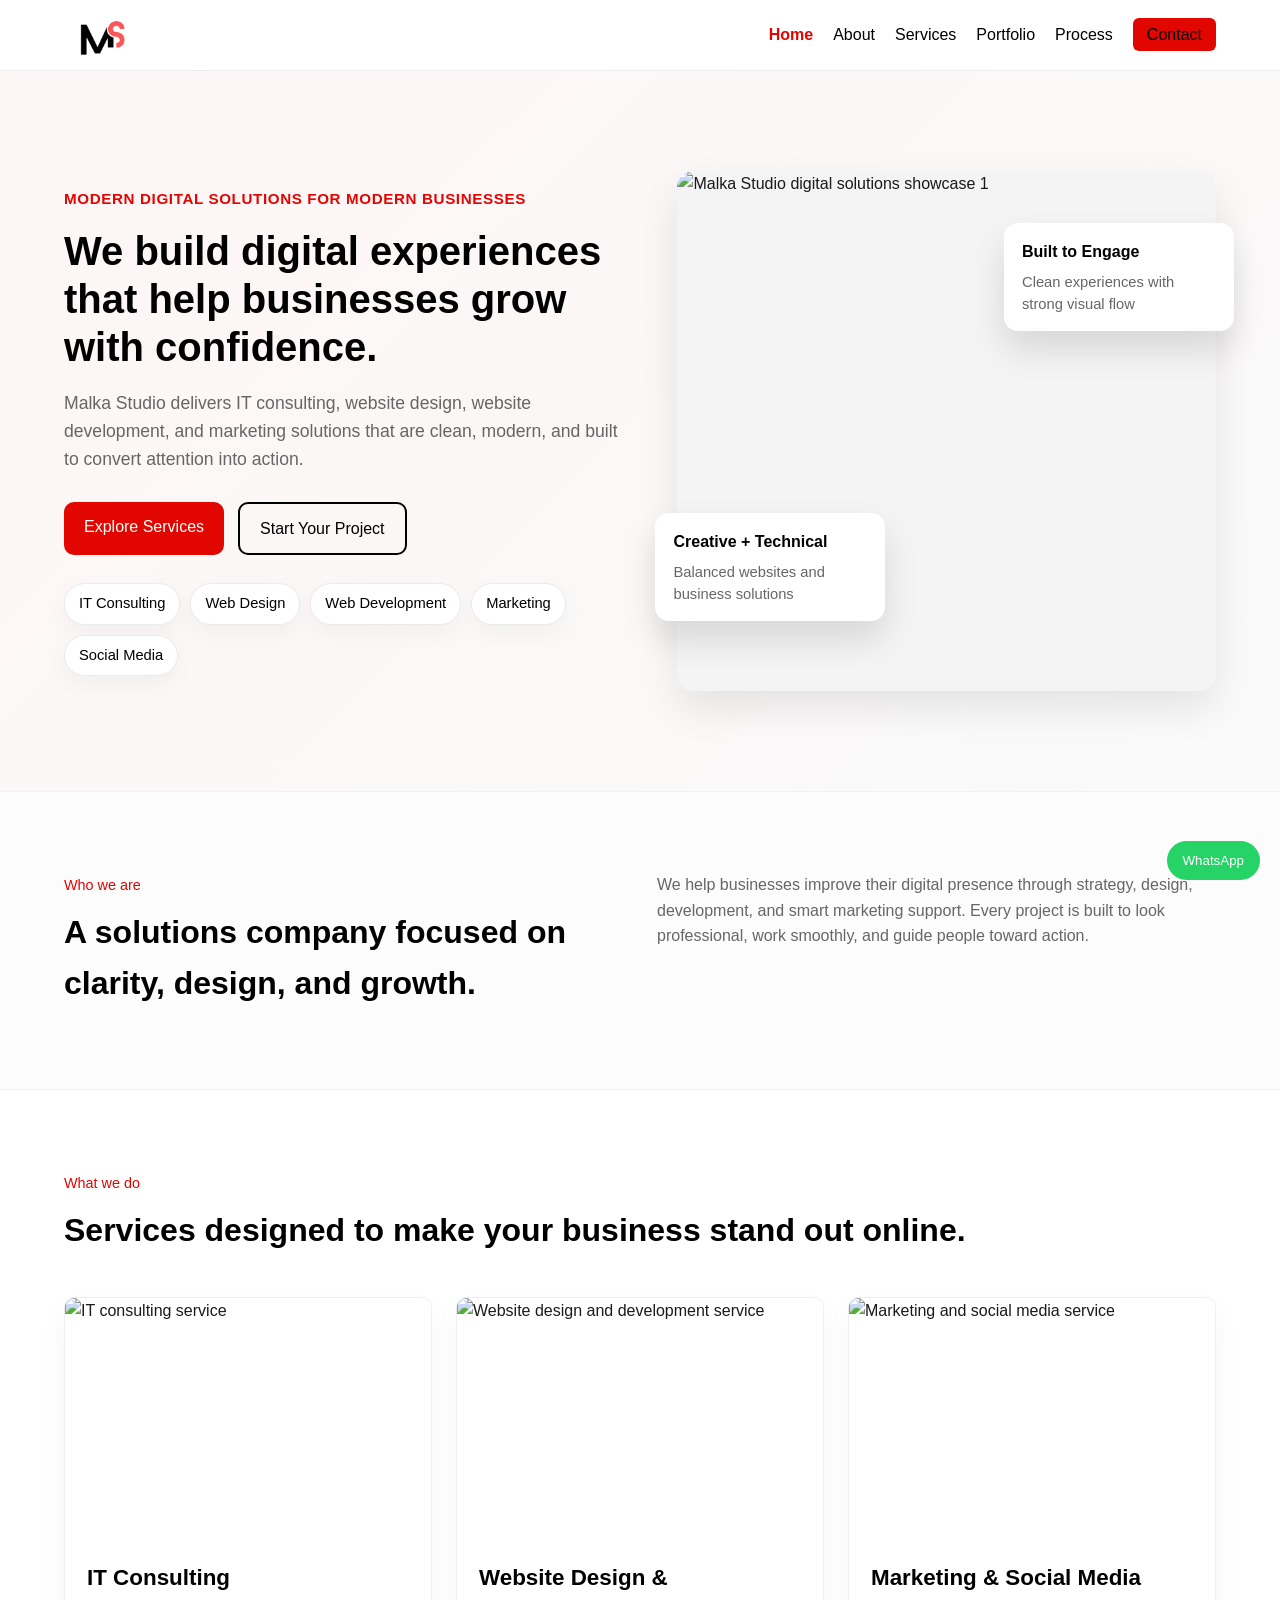
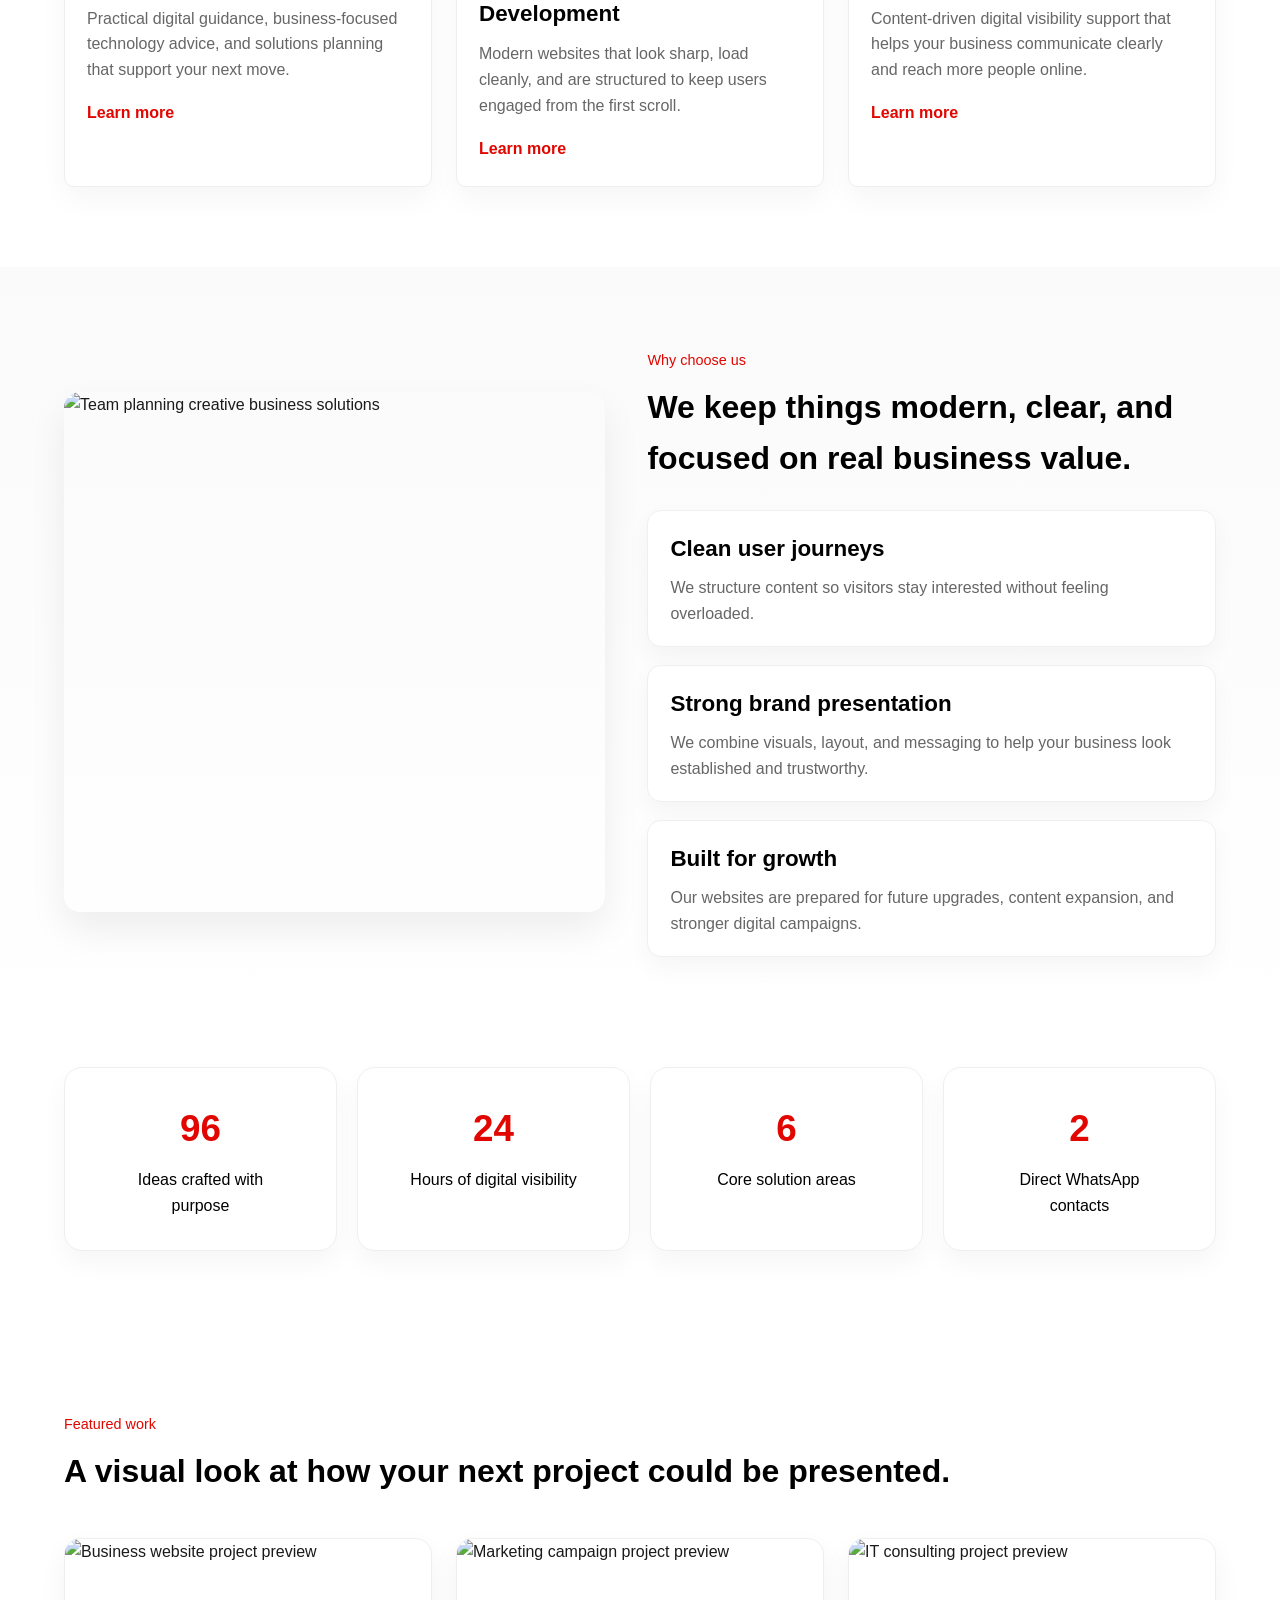
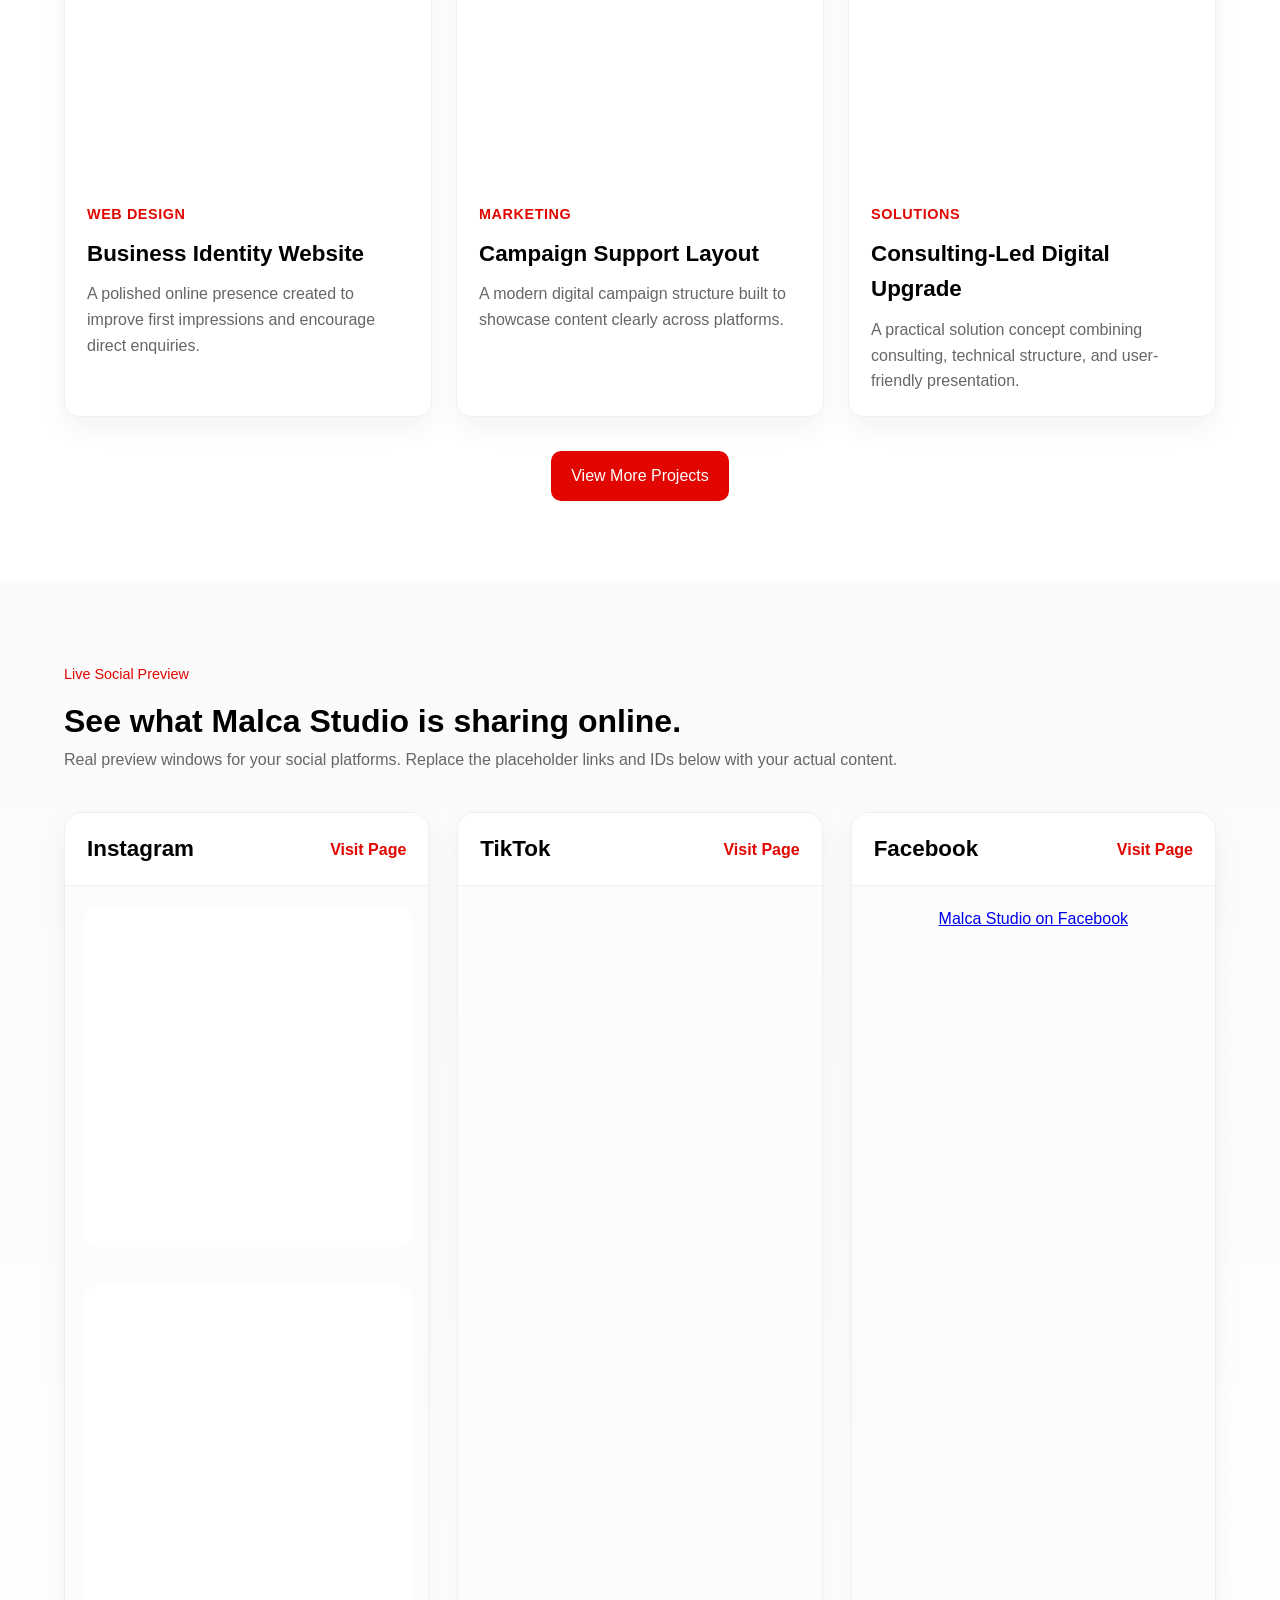
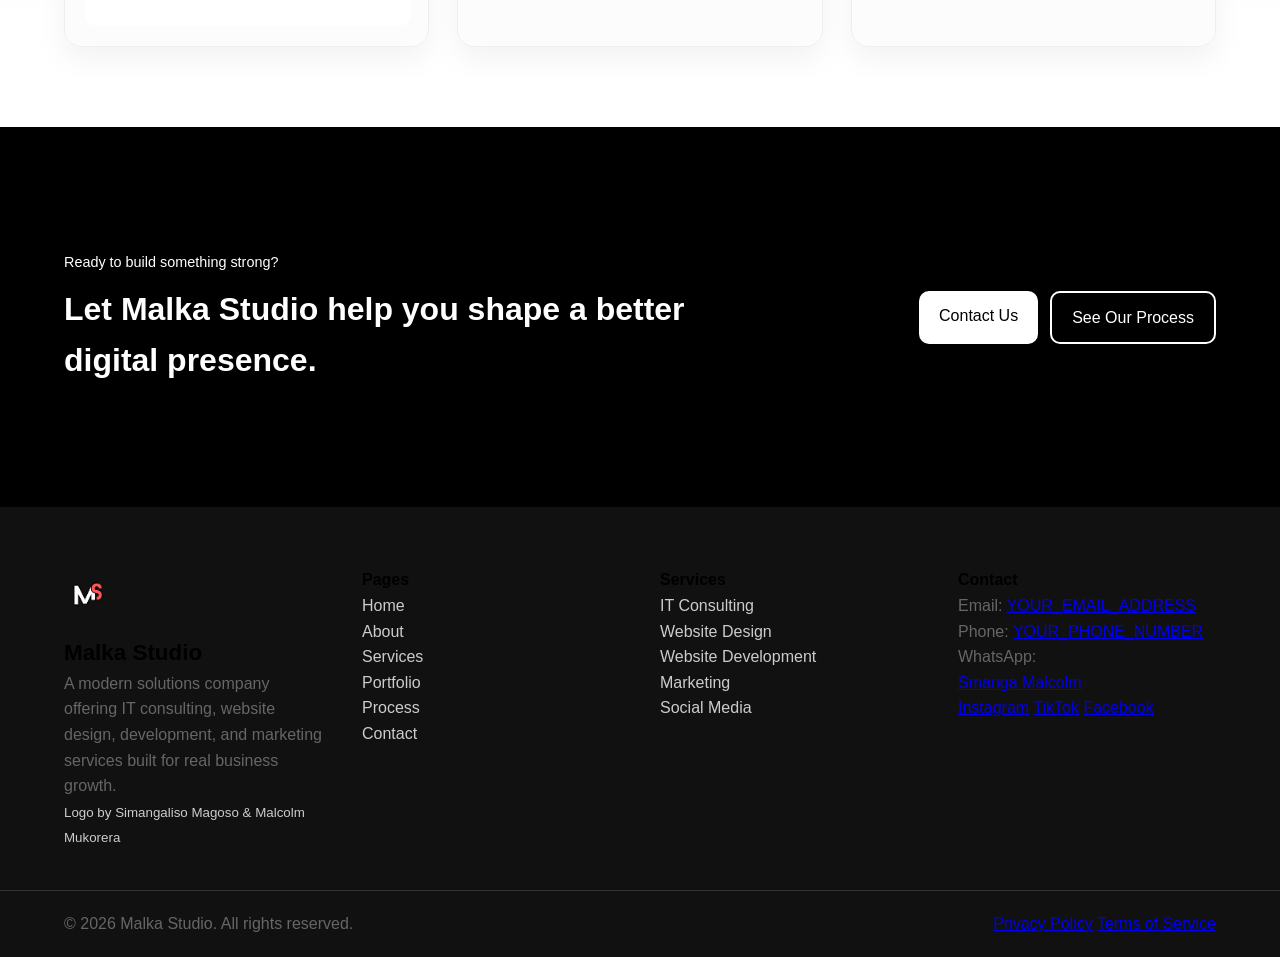
==== index.html @ eef7b764 "hhh" ====
<!DOCTYPE html>
<html lang="en">
<head>
  <meta charset="UTF-8" />
  <meta name="viewport" content="width=device-width, initial-scale=1.0" />

  <title>Malka Studio | IT Consulting, Web Design & Digital Solutions</title>
  <meta
    name="description"
    content="Malka Studio is a modern solutions company offering IT consulting, website design, website development, marketing, and social media marketing services."
  />
  <meta
    name="keywords"
    content="Malka   Studio, IT consulting, website design, website development, social media marketing, digital solutions"
  />
  <meta name="author" content="Malka Studio" />

  <meta property="og:title" content="Malka Studio | Modern Digital Solutions" />
  <meta
    property="og:description"
    content="Professional IT consulting, website design, website development, and marketing solutions for modern businesses."
  />
  <meta property="og:type" content="website" />
  <meta property="og:url" content="https://YOUR_DOMAIN_HERE/" />
  <meta property="og:image" content="assets/images/logo-placeholder.png" />

  <meta name="twitter:card" content="summary_large_image" />
  <meta name="twitter:title" content="Malka  Studio | Modern Digital Solutions" />
  <meta
    name="twitter:description"
    content="Professional IT consulting, website design, website development, and marketing solutions for modern businesses."
  />

  <link rel="canonical" href="https://YOUR_DOMAIN_HERE/" />
  <link rel="icon" type="image/x-icon" href="assets/images/favicon.ico" />

  <link rel="stylesheet" href="css/global.css" />
  <link rel="stylesheet" href="css/home.css" />

  <script type="application/ld+json">
    {
      "@context": "https://schema.org",
      "@type": "ProfessionalService",
      "name": "Malka Studio",
      "url": "https://YOUR_DOMAIN_HERE/",
      "logo": "https://YOUR_DOMAIN_HERE/assets/images/logo-placeholder.png",
      "description": "IT consulting, website design, website development, marketing and social media marketing solutions company.",
      "sameAs": [
        "YOUR_INSTAGRAM_LINK",
        "YOUR_TIKTOK_LINK",
        "YOUR_FACEBOOK_LINK",
        "YOUR_LINKEDIN_LINK"
      ]
    }
  </script>
</head>
<body data-page="home">
  <!-- Page Loader -->


  <!-- Shared Header Loads Here -->
  <div id="header-placeholder"></div>

  <main>
    <!-- Hero Section -->
    <section class="hero section">
      <div class="container hero-grid">
        <div class="hero-copy reveal">
          <p class="eyebrow">Modern digital solutions for modern businesses</p>
          <h1>We build digital experiences that help businesses grow with confidence.</h1>
          <p class="lead">
            Malka Studio delivers IT consulting, website design, website development,
            and marketing solutions that are clean, modern, and built to convert
            attention into action.
          </p>

          <div class="hero-actions">
            <a href="services.html" class="btn btn-primary">Explore Services</a>
            <a href="contact.html" class="btn btn-secondary">Start Your Project</a>
          </div>

          <div class="hero-badges">
            <span>IT Consulting</span>
            <span>Web Design</span>
            <span>Web Development</span>
            <span>Marketing</span>
            <span>Social Media</span>
          </div>
        </div>

        <div class="hero-visual reveal">
          <div class="hero-slider">
            <!-- Replace these local image paths with your own images later -->
            <img
              src="assets/images/placeholder-hero-1.jpg"
              alt="Malka Studio digital solutions showcase 1"
              class="slide active"
              loading="eager"
            />
            <img
              src="assets/images/placeholder-hero-2.jpg"
              alt="Malka Studio digital solutions showcase 2"
              class="slide"
              loading="lazy"
            />
            <img
              src="assets/images/placeholder-hero-3.jpg"
              alt="Malka Studio digital solutions showcase 3"
              class="slide"
              loading="lazy"
            />
          </div>

          <div class="floating-card card-a">
            <strong>Creative + Technical</strong>
            <span>Balanced websites and business solutions</span>
          </div>

          <div class="floating-card card-b">
            <strong>Built to Engage</strong>
            <span>Clean experiences with strong visual flow</span>
          </div>
        </div>
      </div>
    </section>

    <!-- Intro Strip -->
    <section class="section intro-strip">
      <div class="container intro-strip-grid reveal">
        <div>
          <p class="section-label">Who we are</p>
          <h2>A solutions company focused on clarity, design, and growth.</h2>
        </div>
        <div>
          <p>
            We help businesses improve their digital presence through strategy,
            design, development, and smart marketing support. Every project is built
            to look professional, work smoothly, and guide people toward action.
          </p>
        </div>
      </div>
    </section>

    <!-- Services Preview -->
    <section class="section services-preview">
      <div class="container">
        <div class="section-heading reveal">
          <p class="section-label">What we do</p>
          <h2>Services designed to make your business stand out online.</h2>
        </div>

        <div class="service-cards">
          <article class="service-card reveal">
            <img
              src="assets/images/placeholder-service-1.jpg"
              alt="IT consulting service"
              loading="lazy"
            />
            <h3>IT Consulting</h3>
            <p>
              Practical digital guidance, business-focused technology advice, and
              solutions planning that support your next move.
            </p>
            <a href="services.html">Learn more</a>
          </article>

          <article class="service-card reveal">
            <img
              src="assets/images/placeholder-service-2.jpg"
              alt="Website design and development service"
              loading="lazy"
            />
            <h3>Website Design & Development</h3>
            <p>
              Modern websites that look sharp, load cleanly, and are structured to
              keep users engaged from the first scroll.
            </p>
            <a href="services.html">Learn more</a>
          </article>

          <article class="service-card reveal">
            <img
              src="assets/images/placeholder-service-3.jpg"
              alt="Marketing and social media service"
              loading="lazy"
            />
            <h3>Marketing & Social Media</h3>
            <p>
              Content-driven digital visibility support that helps your business
              communicate clearly and reach more people online.
            </p>
            <a href="services.html">Learn more</a>
          </article>
        </div>
      </div>
    </section>

    <!-- Why Choose Us -->
    <section class="section why-us">
      <div class="container why-grid">
        <div class="why-image reveal">
          <img
            src="assets/images/placeholder-about.jpg"
            alt="Team planning creative business solutions"
            loading="lazy"
          />
        </div>

        <div class="why-copy reveal">
          <p class="section-label">Why choose us</p>
          <h2>We keep things modern, clear, and focused on real business value.</h2>

          <div class="feature-list">
            <div>
              <h3>Clean user journeys</h3>
              <p>
                We structure content so visitors stay interested without feeling
                overloaded.
              </p>
            </div>

            <div>
              <h3>Strong brand presentation</h3>
              <p>
                We combine visuals, layout, and messaging to help your business look
                established and trustworthy.
              </p>
            </div>

            <div>
              <h3>Built for growth</h3>
              <p>
                Our websites are prepared for future upgrades, content expansion, and
                stronger digital campaigns.
              </p>
            </div>
          </div>
        </div>
      </div>
    </section>

    <!-- Stats -->
    <section class="section stats-section">
      <div class="container">
        <div class="stats-grid reveal">
          <div class="stat-box">
            <span class="counter" data-target="100">0</span>
            <p>Ideas crafted with purpose</p>
          </div>

          <div class="stat-box">
            <span class="counter" data-target="24">0</span>
            <p>Hours of digital visibility</p>
          </div>

          <div class="stat-box">
            <span class="counter" data-target="6">0</span>
            <p>Core solution areas</p>
          </div>

          <div class="stat-box">
            <span class="counter" data-target="2">0</span>
            <p>Direct WhatsApp contacts</p>
          </div>
        </div>
      </div>
    </section>

    <!-- Portfolio Preview -->
    <section class="section portfolio-preview">
      <div class="container">
        <div class="section-heading reveal">
          <p class="section-label">Featured work</p>
          <h2>A visual look at how your next project could be presented.</h2>
        </div>

        <div class="portfolio-grid">
          <article class="project-card reveal">
            <img
              src="assets/images/placeholder-project-1.jpg"
              alt="Business website project preview"
              loading="lazy"
            />
            <div class="project-content">
              <span>Web Design</span>
              <h3>Business Identity Website</h3>
              <p>
                A polished online presence created to improve first impressions and
                encourage direct enquiries.
              </p>
            </div>
          </article>

          <article class="project-card reveal">
            <img
              src="assets/images/placeholder-project-2.jpg"
              alt="Marketing campaign project preview"
              loading="lazy"
            />
            <div class="project-content">
              <span>Marketing</span>
              <h3>Campaign Support Layout</h3>
              <p>
                A modern digital campaign structure built to showcase content clearly
                across platforms.
              </p>
            </div>
          </article>

          <article class="project-card reveal">
            <img
              src="assets/images/placeholder-project-3.jpg"
              alt="IT consulting project preview"
              loading="lazy"
            />
            <div class="project-content">
              <span>Solutions</span>
              <h3>Consulting-Led Digital Upgrade</h3>
              <p>
                A practical solution concept combining consulting, technical
                structure, and user-friendly presentation.
              </p>
            </div>
          </article>
        </div>

        <div class="section-cta reveal">
          <a href="portfolio.html" class="btn btn-primary">View More Projects</a>
        </div>
      </div>
    </section>

    <!-- Social Media Preview -->
  <section class="section social-live-section">
  <div class="container">
    <div class="section-heading reveal">
      <p class="section-label">Live Social Preview</p>
      <h2>See what Malca Studio is sharing online.</h2>
      <p>
        Real preview windows for your social platforms. Replace the placeholder links
        and IDs below with your actual content.
      </p>
    </div>

    <div class="social-live-grid">

      <!-- Instagram Preview Window -->
      <article class="social-window reveal">
        <div class="social-window-header">
          <h3>Instagram</h3>
          <a href="YOUR_INSTAGRAM_LINK" target="_blank" rel="noopener noreferrer">Visit Page</a>
        </div>

        <div class="social-window-body instagram-preview-list">
          <!-- Replace these blockquotes with real Instagram embed code -->
          <blockquote
            class="instagram-media"
            data-instgrm-permalink="https://www.instagram.com/p/YOUR_POST_ID_1/"
            data-instgrm-version="14"
            style="background:#FFF; border:0; border-radius:12px; margin:0 auto 18px; max-width:540px; min-width:326px; width:100%;"
          ></blockquote>

          <blockquote
            class="instagram-media"
            data-instgrm-permalink="https://www.instagram.com/p/YOUR_POST_ID_2/"
            data-instgrm-version="14"
            style="background:#FFF; border:0; border-radius:12px; margin:0 auto; max-width:540px; min-width:326px; width:100%;"
          ></blockquote>
        </div>
      </article>

      <!-- TikTok Preview Window -->
      <article class="social-window reveal">
        <div class="social-window-header">
          <h3>TikTok</h3>
          <a href="YOUR_TIKTOK_LINK" target="_blank" rel="noopener noreferrer">Visit Page</a>
        </div>

        <div class="social-window-body tiktok-preview-list">
          <!-- Replace video IDs and usernames -->
          <blockquote
            class="tiktok-embed"
            cite="https://www.tiktok.com/@YOUR_USERNAME/video/YOUR_VIDEO_ID_1"
            data-video-id="YOUR_VIDEO_ID_1"
            style="max-width: 605px; min-width: 325px;"
          >
            <section></section>
          </blockquote>

          <blockquote
            class="tiktok-embed"
            cite="https://www.tiktok.com/@YOUR_USERNAME/video/YOUR_VIDEO_ID_2"
            data-video-id="YOUR_VIDEO_ID_2"
            style="max-width: 605px; min-width: 325px;"
          >
            <section></section>
          </blockquote>
        </div>
      </article>

      <!-- Facebook Preview Window -->
      <article class="social-window reveal">
        <div class="social-window-header">
          <h3>Facebook</h3>
          <a href="YOUR_FACEBOOK_LINK" target="_blank" rel="noopener noreferrer">Visit Page</a>
        </div>

        <div class="social-window-body facebook-preview-wrap">
          <div
            class="fb-page"
            data-href="YOUR_FACEBOOK_LINK"
            data-tabs="timeline"
            data-width="500"
            data-height="700"
            data-small-header="false"
            data-adapt-container-width="true"
            data-hide-cover="false"
            data-show-facepile="true"
          >
            <blockquote cite="YOUR_FACEBOOK_LINK" class="fb-xfbml-parse-ignore">
              <a href="YOUR_FACEBOOK_LINK">Malca Studio on Facebook</a>
            </blockquote>
          </div>
        </div>
      </article>

    </div>
  </div>
</section>

<!-- Instagram embed script -->
<script async src="https://www.instagram.com/embed.js"></script>

<!-- TikTok embed script -->
<script async src="https://www.tiktok.com/embed.js"></script>

<!-- Facebook SDK -->
<div id="fb-root"></div>
<script async defer crossorigin="anonymous"
  src="https://connect.facebook.net/en_US/sdk.js#xfbml=1&version=v25.0">
</script>

    <!-- CTA Banner -->
    <section class="section cta-banner">
      <div class="container cta-banner-inner reveal">
        <div>
          <p class="section-label light">Ready to build something strong?</p>
          <h2>Let Malka Studio help you shape a better digital presence.</h2>
        </div>

        <div class="cta-actions">
          <a href="contact.html" class="btn btn-light">Contact Us</a>
          <a href="process.html" class="btn btn-outline-light">See Our Process</a>
        </div>
      </div>
    </section>
  </main>

  <!-- Shared Footer Loads Here -->
  <div id="footer-placeholder"></div>

  <!-- Back To Top -->
  <button id="backToTop" class="back-to-top" aria-label="Back to top">↑</button>

  <!-- WhatsApp Floating Widget -->
  <div class="whatsapp-widget">
    <button
      id="whatsappToggle"
      class="whatsapp-toggle"
      aria-label="Open WhatsApp contact options"
    >
      <span>WhatsApp</span>
    </button>

    <div id="whatsappMenu" class="whatsapp-menu">
      <!-- Replace these placeholders with actual WhatsApp numbers -->
      <a href="https://wa.me/SMANGA_WHATSAPP_NUMBER" target="_blank" rel="noopener noreferrer">
        Chat with Smanga
      </a>
      <a href="https://wa.me/MALCOLM_WHATSAPP_NUMBER" target="_blank" rel="noopener noreferrer">
        Chat with Malcolm
      </a>
    </div>
  </div>

  <script src="assets/js/main.js"></script>
</body>
</html>
---- css/global.css ----
/* ================================
   ROOT VARIABLES
================================ */
:root {
  --color-primary: #e10600; /* red */
  --color-black: #000000;
  --color-white: #ffffff;

  --color-text: #1a1a1a;
  --color-muted: #666666;

  --container-width: 1200px;

  --radius-sm: 6px;
  --radius-md: 10px;
  --radius-lg: 16px;

  --transition: 0.3s ease;
}

/* ================================
   RESET
================================ */
*,
*::before,
*::after {
  margin: 0;
  padding: 0;
  box-sizing: border-box;
}

html {
  scroll-behavior: smooth;
}

body {
  font-family: Arial, Helvetica, sans-serif;
  background: var(--color-white);
  color: var(--color-text);
  line-height: 1.6;
}

/* ================================
   CONTAINER
================================ */
.container {
  width: 90%;
  max-width: var(--container-width);
  margin: 0 auto;
}

/* ================================
   TYPOGRAPHY
================================ */
h1, h2, h3, h4 {
  font-weight: 600;
  color: var(--color-black);
}

h1 {
  font-size: 2.5rem;
  line-height: 1.2;
}

h2 {
  font-size: 2rem;
}

h3 {
  font-size: 1.4rem;
}

p {
  color: var(--color-muted);
}

.lead {
  font-size: 1.1rem;
  margin-top: 10px;
}

/* ================================
   SECTIONS
================================ */
.section {
  padding: 80px 0;
}

.section-label {
  color: var(--color-primary);
  font-size: 0.9rem;
  margin-bottom: 10px;
  display: inline-block;
}

.section-label.light {
  color: var(--color-white);
}

.section-heading {
  margin-bottom: 40px;
}

/* ================================
   BUTTONS
================================ */
.btn {
  display: inline-block;
  padding: 12px 20px;
  border-radius: var(--radius-md);
  text-decoration: none;
  transition: var(--transition);
  font-weight: 500;
}

.btn-primary {
  background: var(--color-primary);
  color: white;
}

.btn-primary:hover {
  opacity: 0.9;
}

.btn-secondary {
  border: 2px solid var(--color-black);
  color: var(--color-black);
}

.btn-secondary:hover {
  background: var(--color-black);
  color: white;
}

.btn-light {
  background: white;
  color: black;
}

.btn-outline-light {
  border: 2px solid white;
  color: white;
}

.btn-outline-light:hover {
  background: white;
  color: black;
}

/* ================================
   HEADER
================================ */
.site-header {
  position: sticky;
  top: 0;
  background: white;
  z-index: 1000;
  border-bottom: 1px solid #eee;
}

.header-inner {
  display: flex;
  justify-content: space-between;
  align-items: center;
  height: 70px;
}

.site-logo {
  display: flex;
  align-items: center;
  gap: 10px;
  text-decoration: none;
}

.logo-image {
  width: 80px;
}

.logo-text {
  font-weight: 600;
  color: var(--color-black);
}

/* ================================
   NAVIGATION
================================ */
.nav-links {
  display: flex;
  gap: 20px;
  list-style: none;
}

.nav-links a {
  text-decoration: none;
  color: var(--color-black);
  transition: var(--transition);
}

.nav-links a:hover {
  color: var(--color-primary);
}

.nav-cta {
  background: var(--color-primary);
  color: white;
  padding: 8px 14px;
  border-radius: var(--radius-sm);
}

/* MOBILE */
.nav-toggle {
  display: none;
  flex-direction: column;
  gap: 4px;
  background: none;
  border: none;
}

.nav-toggle span {
  width: 25px;
  height: 3px;
  background: black;
}

.mobile-nav {
  display: none;
}

/* ================================
   HERO
================================ */
.hero {
  background: #f9f9f9;
}

.hero-grid {
  display: grid;
  grid-template-columns: 1fr 1fr;
  gap: 40px;
  align-items: center;
}

.hero-visual img {
  width: 100%;
  border-radius: var(--radius-lg);
}

/* ================================
   CARDS
================================ */
.service-card,
.portfolio-card,
.process-card {
  background: white;
  border-radius: var(--radius-md);
  overflow: hidden;
  transition: var(--transition);
}

.service-card:hover,
.portfolio-card:hover,
.process-card:hover {
  transform: translateY(-5px);
}

.service-card img,
.portfolio-card img {
  width: 100%;
  height: 200px;
  object-fit: cover;
}

/* ================================
   CTA BANNER
================================ */
.cta-banner {
  background: var(--color-black);
  color: white;
}

.cta-banner-inner {
  display: flex;
  justify-content: space-between;
  align-items: center;
  gap: 20px;
}

/* ================================
   FOOTER
================================ */
.site-footer {
  background: #111;
  color: #ccc;
  padding: 60px 0 20px;
}

.footer-grid {
  display: grid;
  grid-template-columns: repeat(4, 1fr);
  gap: 40px;
}

.footer-logo {
  width: 50px;
  margin-bottom: 10px;
}

.footer-links ul {
  list-style: none;
}

.footer-links a {
  color: #ccc;
  text-decoration: none;
}

.footer-links a:hover {
  color: white;
}

.footer-bottom {
  margin-top: 40px;
  border-top: 1px solid #333;
  padding-top: 20px;
}

.footer-bottom-inner {
  display: flex;
  justify-content: space-between;
}

/* ================================
   WHATSAPP WIDGET
================================ */
.whatsapp-widget {
  position: fixed;
  bottom: 20px;
  right: 20px;
}

.whatsapp-toggle {
  background: #25D366;
  color: white;
  border: none;
  padding: 12px 16px;
  border-radius: 50px;
}

.whatsapp-menu {
  display: none;
  flex-direction: column;
  background: white;
  padding: 10px;
  border-radius: var(--radius-md);
  margin-top: 10px;
}

.whatsapp-menu a {
  padding: 8px;
  text-decoration: none;
  color: black;
}

/* ================================
   BACK TO TOP
================================ */
.back-to-top {
  position: fixed;
  bottom: 80px;
  right: 20px;
  background: black;
  color: white;
  border: none;
  padding: 10px;
  border-radius: 50%;
}

/* ================================
   ANIMATIONS
================================ */
.reveal {
  opacity: 0;
  transform: translateY(30px);
  transition: var(--transition);
}

.reveal.active {
  opacity: 1;
  transform: translateY(0);
}

/* ================================
   RESPONSIVE
================================ */
@media (max-width: 900px) {
  .hero-grid {
    grid-template-columns: 1fr;
  }

  .footer-grid {
    grid-template-columns: 1fr 1fr;
  }

  .nav-links {
    display: none;
  }

  .nav-toggle {
    display: flex;
  }
}

@media (max-width: 600px) {
  .footer-grid {
    grid-template-columns: 1fr;
  }
}
.mobile-nav.open {
  display: block;
}

.whatsapp-menu.open {
  display: flex;
}

.back-to-top {
  opacity: 0;
  visibility: hidden;
  transition: 0.3s ease;
}

.back-to-top.show {
  opacity: 1;
  visibility: visible;
}

.nav-links a.active,
.mobile-nav a.active {
  color: var(--color-primary);
  font-weight: 700;
}
---- css/home.css ----
/* =========================================
   HOME PAGE STYLES
========================================= */

/* Hero */
.hero {
  position: relative;
  overflow: hidden;
  background:
    linear-gradient(135deg, rgba(225, 6, 0, 0.04), rgba(0, 0, 0, 0.02)),
    #ffffff;
  padding-top: 100px;
  padding-bottom: 100px;
}

.hero-grid {
  display: grid;
  grid-template-columns: 1.05fr 1fr;
  gap: 48px;
  align-items: center;
}

.hero-copy h1 {
  max-width: 700px;
  margin-bottom: 18px;
}

.eyebrow {
  display: inline-block;
  font-size: 0.95rem;
  font-weight: 700;
  letter-spacing: 0.04em;
  text-transform: uppercase;
  color: var(--color-primary);
  margin-bottom: 16px;
}

.hero-copy .lead {
  max-width: 620px;
  margin-bottom: 28px;
}

.hero-actions {
  display: flex;
  flex-wrap: wrap;
  gap: 14px;
  margin-bottom: 28px;
}

.hero-badges {
  display: flex;
  flex-wrap: wrap;
  gap: 10px;
}

.hero-badges span {
  display: inline-flex;
  align-items: center;
  min-height: 38px;
  padding: 8px 14px;
  border: 1px solid rgba(0, 0, 0, 0.08);
  border-radius: 999px;
  background: #fff;
  color: var(--color-black);
  font-size: 0.92rem;
  box-shadow: 0 8px 22px rgba(0, 0, 0, 0.04);
}

/* Hero visual */
.hero-visual {
  position: relative;
}

.hero-slider {
  position: relative;
  min-height: 520px;
  border-radius: var(--radius-lg);
  overflow: hidden;
  box-shadow: 0 18px 40px rgba(0, 0, 0, 0.09);
  background: #f4f4f4;
}

.hero-slider .slide {
  position: absolute;
  inset: 0;
  width: 100%;
  height: 100%;
  object-fit: cover;
  opacity: 0;
  transform: scale(1.03);
  transition: opacity 0.8s ease, transform 1.2s ease;
}

.hero-slider .slide.active {
  opacity: 1;
  transform: scale(1);
}

.floating-card {
  position: absolute;
  display: flex;
  flex-direction: column;
  gap: 6px;
  max-width: 230px;
  background: #fff;
  border-radius: 14px;
  padding: 16px 18px;
  box-shadow: 0 18px 34px rgba(0, 0, 0, 0.12);
  z-index: 2;
}

.floating-card strong {
  color: var(--color-black);
  font-size: 1rem;
}

.floating-card span {
  color: var(--color-muted);
  font-size: 0.92rem;
  line-height: 1.5;
}

.card-a {
  left: -22px;
  bottom: 70px;
  animation: floatCard 4.5s ease-in-out infinite;
}

.card-b {
  right: -18px;
  top: 52px;
  animation: floatCard 5.2s ease-in-out infinite;
}

@keyframes floatCard {
  0%,
  100% {
    transform: translateY(0px);
  }
  50% {
    transform: translateY(-8px);
  }
}

/* Intro strip */
.intro-strip {
  background: #fcfcfc;
  border-top: 1px solid #f2f2f2;
  border-bottom: 1px solid #f2f2f2;
}

.intro-strip-grid {
  display: grid;
  grid-template-columns: 1fr 1fr;
  gap: 34px;
  align-items: start;
}

.intro-strip h2 {
  max-width: 580px;
}

.intro-strip p:last-child {
  max-width: 620px;
}

/* Services preview */
.services-preview {
  background: #fff;
}

.service-cards {
  display: grid;
  grid-template-columns: repeat(3, minmax(0, 1fr));
  gap: 24px;
}

.service-card {
  border: 1px solid #efefef;
  box-shadow: 0 12px 28px rgba(0, 0, 0, 0.04);
}

.service-card img {
  display: block;
  width: 100%;
  height: 240px;
  object-fit: cover;
}

.service-card h3 {
  padding: 22px 22px 10px;
}

.service-card p {
  padding: 0 22px 18px;
}

.service-card a {
  display: inline-block;
  margin: 0 22px 24px;
  color: var(--color-primary);
  font-weight: 600;
  text-decoration: none;
}

.service-card a:hover {
  text-decoration: underline;
}

/* Why us */
.why-us {
  background: linear-gradient(180deg, #fafafa, #ffffff);
}

.why-grid {
  display: grid;
  grid-template-columns: 1fr 1.05fr;
  gap: 42px;
  align-items: center;
}

.why-image img {
  display: block;
  width: 100%;
  height: 520px;
  object-fit: cover;
  border-radius: var(--radius-lg);
  box-shadow: 0 18px 38px rgba(0, 0, 0, 0.07);
}

.why-copy h2 {
  margin-bottom: 18px;
  max-width: 650px;
}

.feature-list {
  display: grid;
  gap: 18px;
  margin-top: 26px;
}

.feature-list > div {
  background: #fff;
  border: 1px solid #efefef;
  border-radius: 14px;
  padding: 20px 22px;
  box-shadow: 0 10px 24px rgba(0, 0, 0, 0.04);
}

.feature-list h3 {
  margin-bottom: 8px;
}

/* Stats */
.stats-section {
  padding-top: 30px;
  padding-bottom: 80px;
}

.stats-grid {
  display: grid;
  grid-template-columns: repeat(4, minmax(0, 1fr));
  gap: 20px;
}

.stat-box {
  text-align: center;
  background: #fff;
  border: 1px solid #efefef;
  border-radius: 18px;
  padding: 32px 18px;
  box-shadow: 0 12px 26px rgba(0, 0, 0, 0.04);
}

.stat-box .counter {
  display: block;
  font-size: 2.3rem;
  font-weight: 700;
  color: var(--color-primary);
  margin-bottom: 8px;
}

.stat-box p {
  color: var(--color-black);
  max-width: 170px;
  margin: 0 auto;
}

/* Portfolio preview */
.portfolio-preview {
  background: #fff;
}

.portfolio-grid {
  display: grid;
  grid-template-columns: repeat(3, minmax(0, 1fr));
  gap: 24px;
}

.project-card {
  background: #fff;
  border: 1px solid #efefef;
  border-radius: 16px;
  overflow: hidden;
  box-shadow: 0 12px 28px rgba(0, 0, 0, 0.05);
  transition: transform 0.3s ease, box-shadow 0.3s ease;
}

.project-card:hover {
  transform: translateY(-6px);
  box-shadow: 0 18px 36px rgba(0, 0, 0, 0.08);
}

.project-card img {
  display: block;
  width: 100%;
  height: 240px;
  object-fit: cover;
}

.project-content {
  padding: 22px;
}

.project-content span {
  display: inline-block;
  margin-bottom: 10px;
  font-size: 0.9rem;
  font-weight: 700;
  color: var(--color-primary);
  text-transform: uppercase;
  letter-spacing: 0.04em;
}

.project-content h3 {
  margin-bottom: 10px;
}

.section-cta {
  display: flex;
  justify-content: center;
  margin-top: 34px;
}

/* Social section */
.social-section {
  background: linear-gradient(180deg, #fafafa, #ffffff);
}

.social-section .section-heading {
  max-width: 760px;
}

.social-feed-grid {
  display: grid;
  grid-template-columns: repeat(3, minmax(0, 1fr));
  gap: 22px;
}

.social-card {
  background: #fff;
  border: 1px solid #efefef;
  border-radius: 16px;
  padding: 24px;
  box-shadow: 0 12px 30px rgba(0, 0, 0, 0.04);
}

.social-card span {
  display: inline-block;
  margin-bottom: 12px;
  color: var(--color-primary);
  font-weight: 700;
  text-transform: uppercase;
  font-size: 0.88rem;
}

.social-card h3 {
  margin-bottom: 10px;
}

.social-card p {
  margin-bottom: 18px;
}

.social-card a {
  color: var(--color-black);
  font-weight: 600;
  text-decoration: none;
}

.social-card a:hover {
  color: var(--color-primary);
}

/* CTA banner home tweaks */
.cta-banner-inner {
  min-height: 220px;
}

.cta-banner-inner h2 {
  color: #fff;
  max-width: 680px;
}

.cta-actions {
  display: flex;
  flex-wrap: wrap;
  gap: 12px;
}

/* Responsive */
@media (max-width: 1100px) {
  .hero-grid,
  .why-grid {
    grid-template-columns: 1fr;
  }

  .hero-slider {
    min-height: 460px;
  }

  .floating-card {
    position: static;
    max-width: none;
    margin-top: 16px;
  }

  .intro-strip-grid {
    grid-template-columns: 1fr;
  }

  .service-cards,
  .portfolio-grid,
  .social-feed-grid,
  .stats-grid {
    grid-template-columns: repeat(2, minmax(0, 1fr));
  }
}

@media (max-width: 700px) {
  .hero {
    padding-top: 70px;
    padding-bottom: 70px;
  }

  .hero-slider {
    min-height: 340px;
  }

  .hero-actions,
  .cta-actions {
    flex-direction: column;
    align-items: stretch;
  }

  .hero-actions .btn,
  .cta-actions .btn {
    text-align: center;
  }

  .service-cards,
  .portfolio-grid,
  .social-feed-grid,
  .stats-grid {
    grid-template-columns: 1fr;
  }

  .why-image img {
    height: 360px;
  }

  .project-card img,
  .service-card img {
    height: 220px;
  }
}
.social-live-section {
  background: linear-gradient(180deg, #fafafa, #ffffff);
}

.social-live-grid {
  display: grid;
  grid-template-columns: 1fr;
  gap: 28px;
}

.social-window {
  background: #ffffff;
  border: 1px solid #efefef;
  border-radius: 18px;
  box-shadow: 0 12px 28px rgba(0, 0, 0, 0.05);
  overflow: hidden;
}

.social-window-header {
  display: flex;
  justify-content: space-between;
  align-items: center;
  gap: 16px;
  padding: 18px 22px;
  border-bottom: 1px solid #f1f1f1;
  background: #fff;
}

.social-window-header h3 {
  margin: 0;
}

.social-window-header a {
  color: var(--color-primary);
  text-decoration: none;
  font-weight: 600;
}

.social-window-header a:hover {
  text-decoration: underline;
}

.social-window-body {
  padding: 20px;
  background: #fcfcfc;
}

.instagram-preview-list,
.tiktok-preview-list {
  display: grid;
  gap: 20px;
}

.facebook-preview-wrap {
  display: flex;
  justify-content: center;
  overflow: auto;
}

@media (min-width: 1100px) {
  .social-live-grid {
    grid-template-columns: repeat(3, 1fr);
    align-items: start;
  }

  .social-window-body {
    min-height: 760px;
  }
}
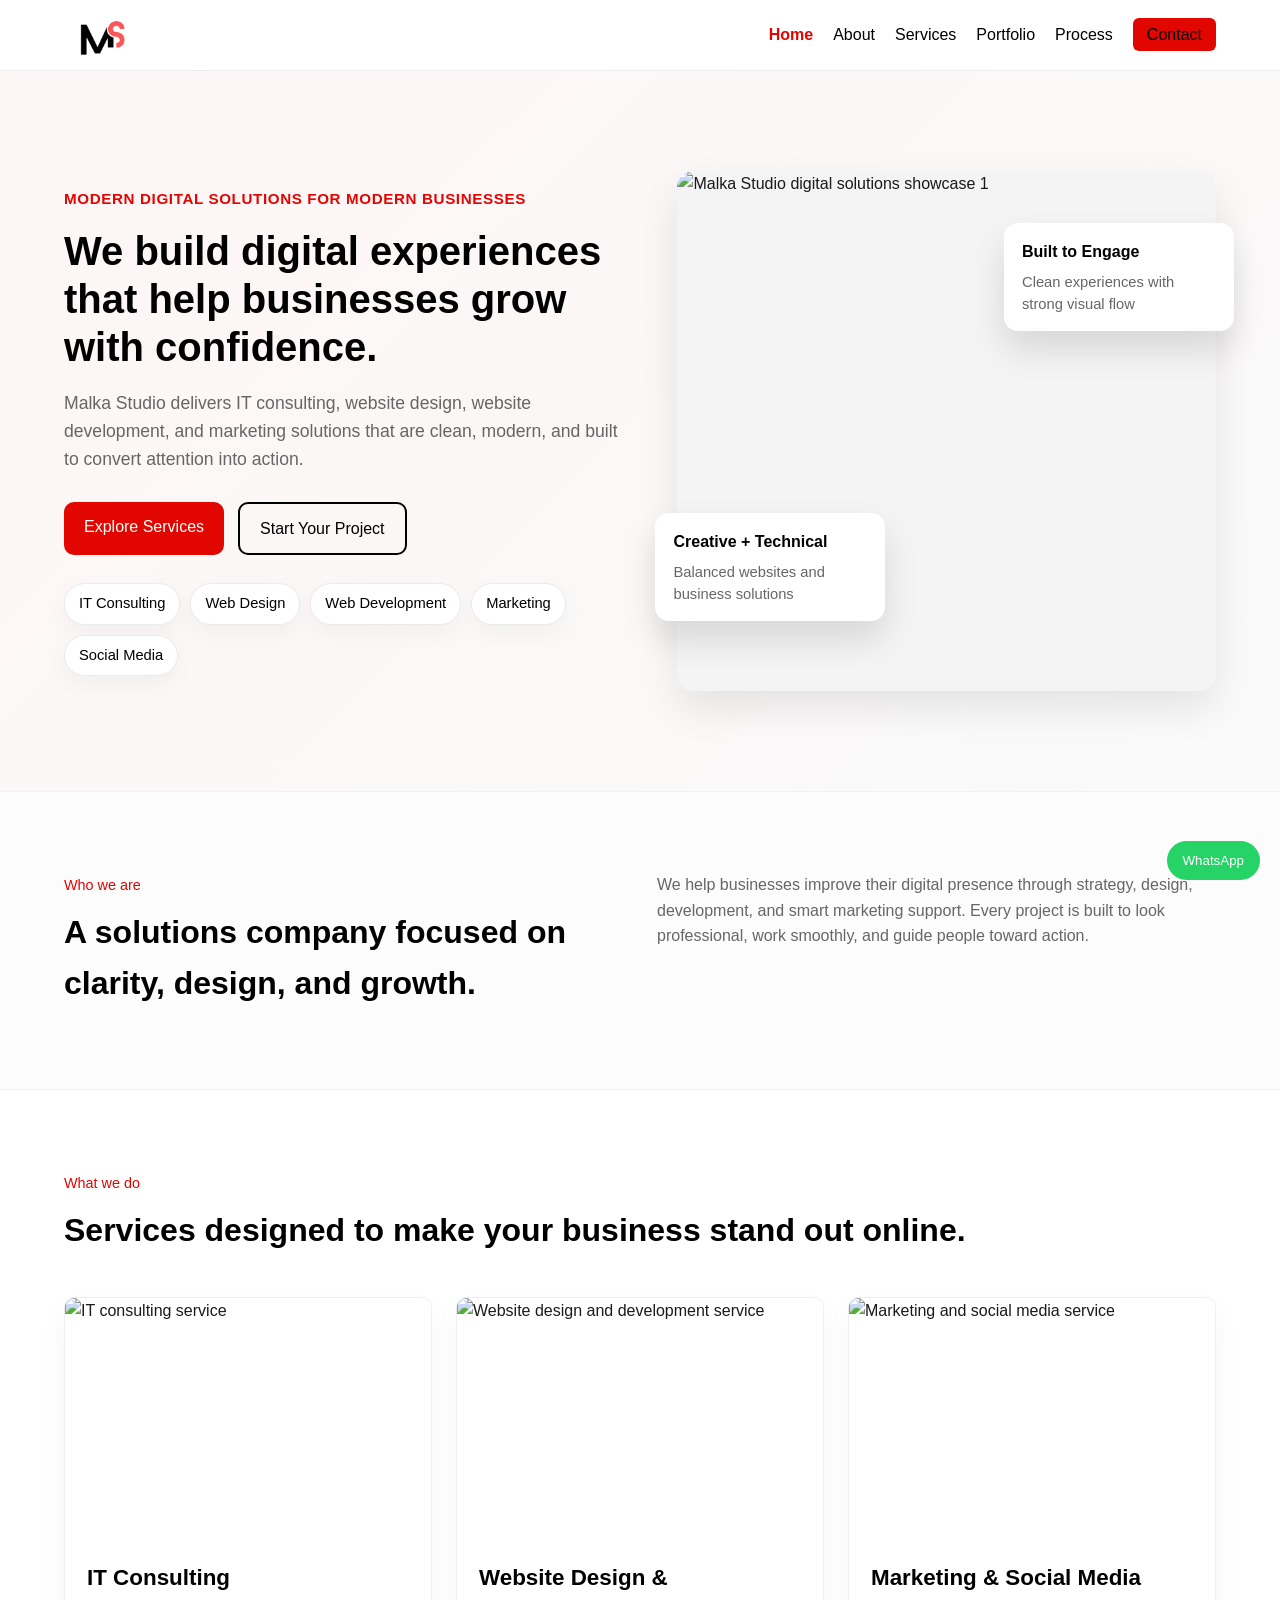
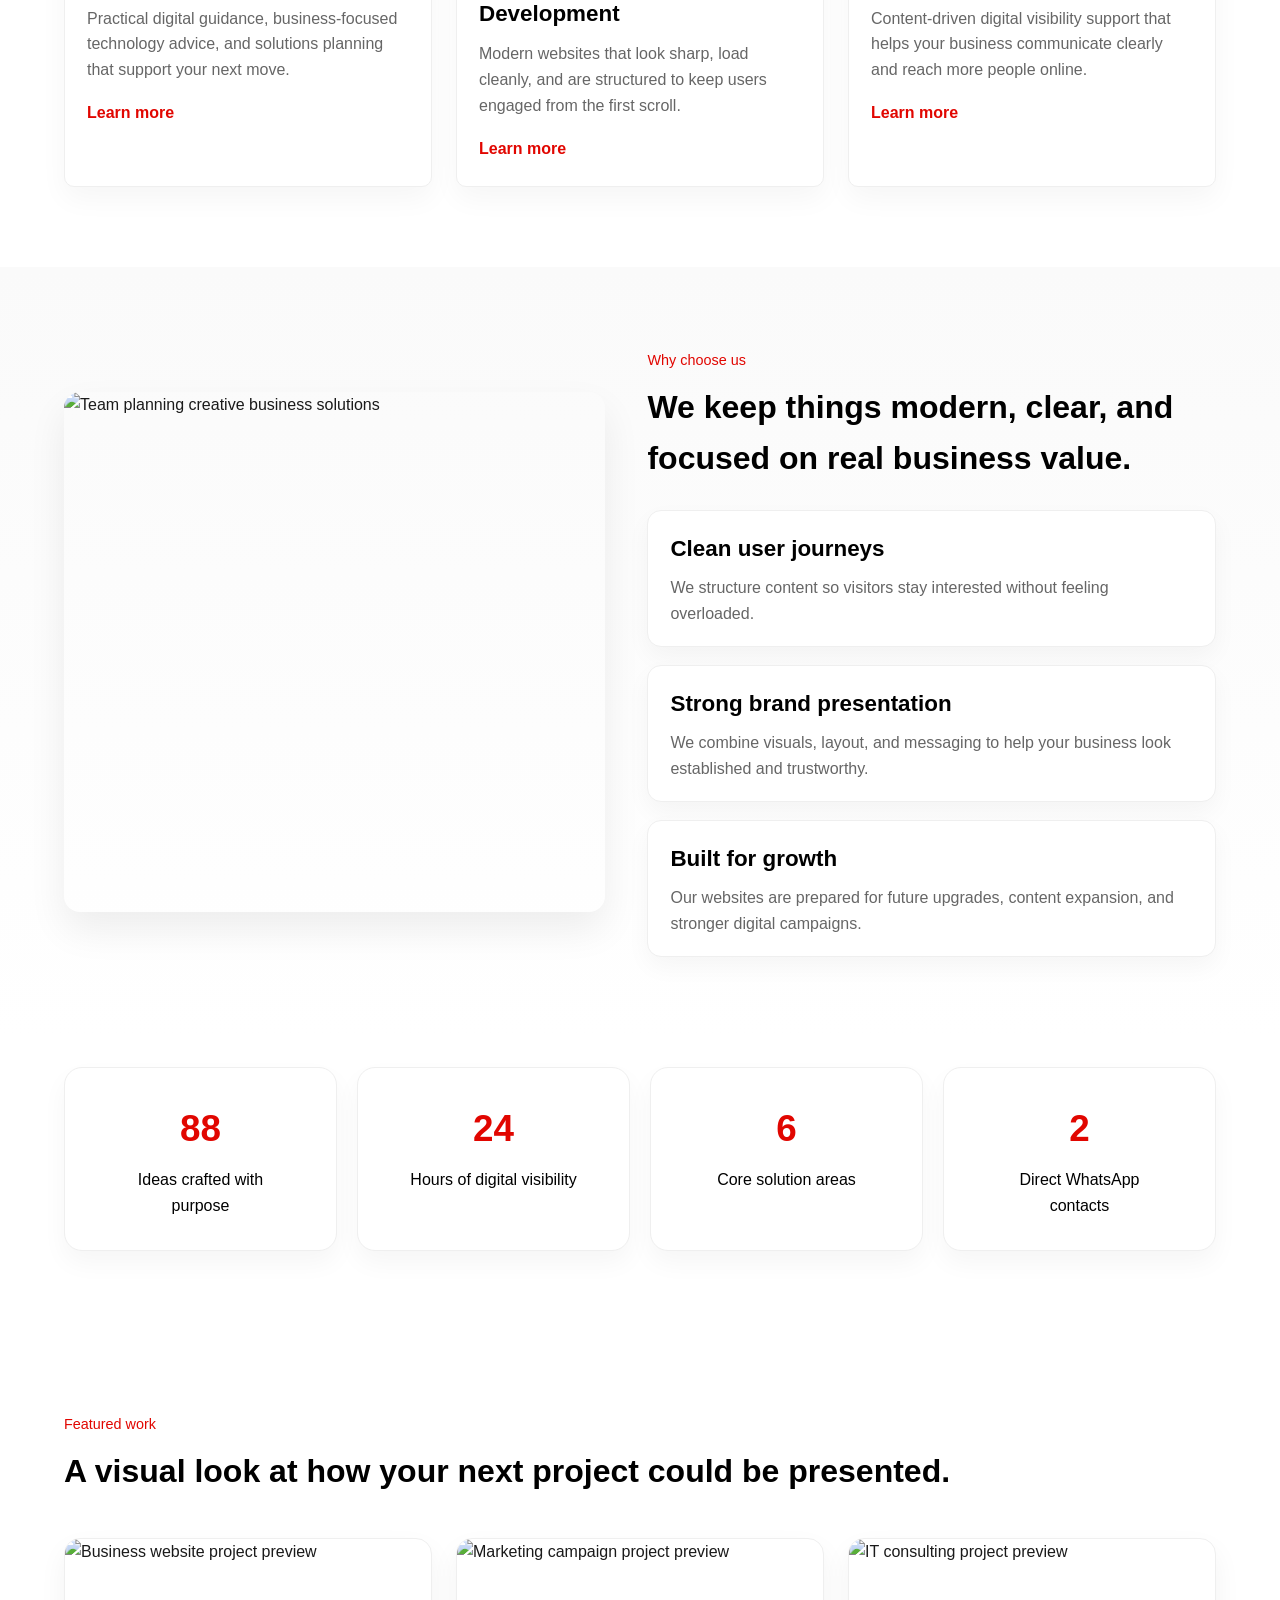
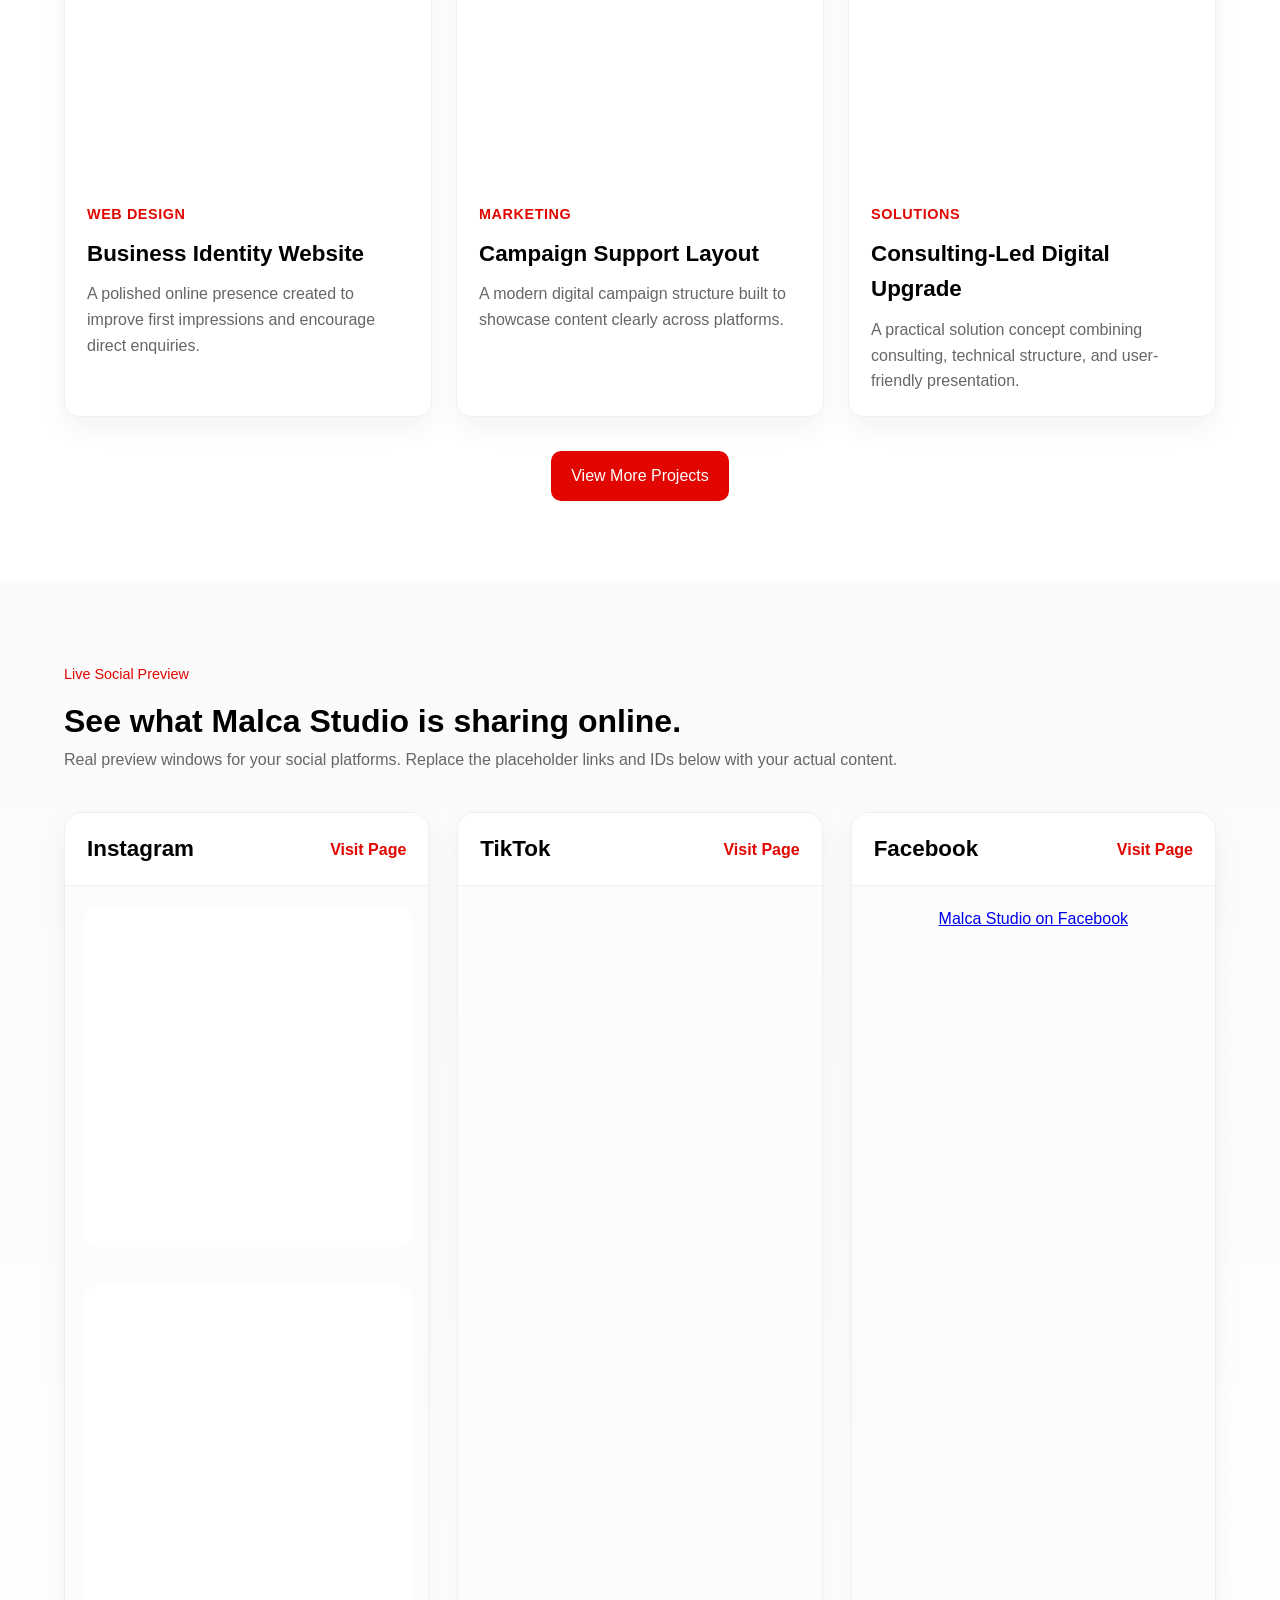
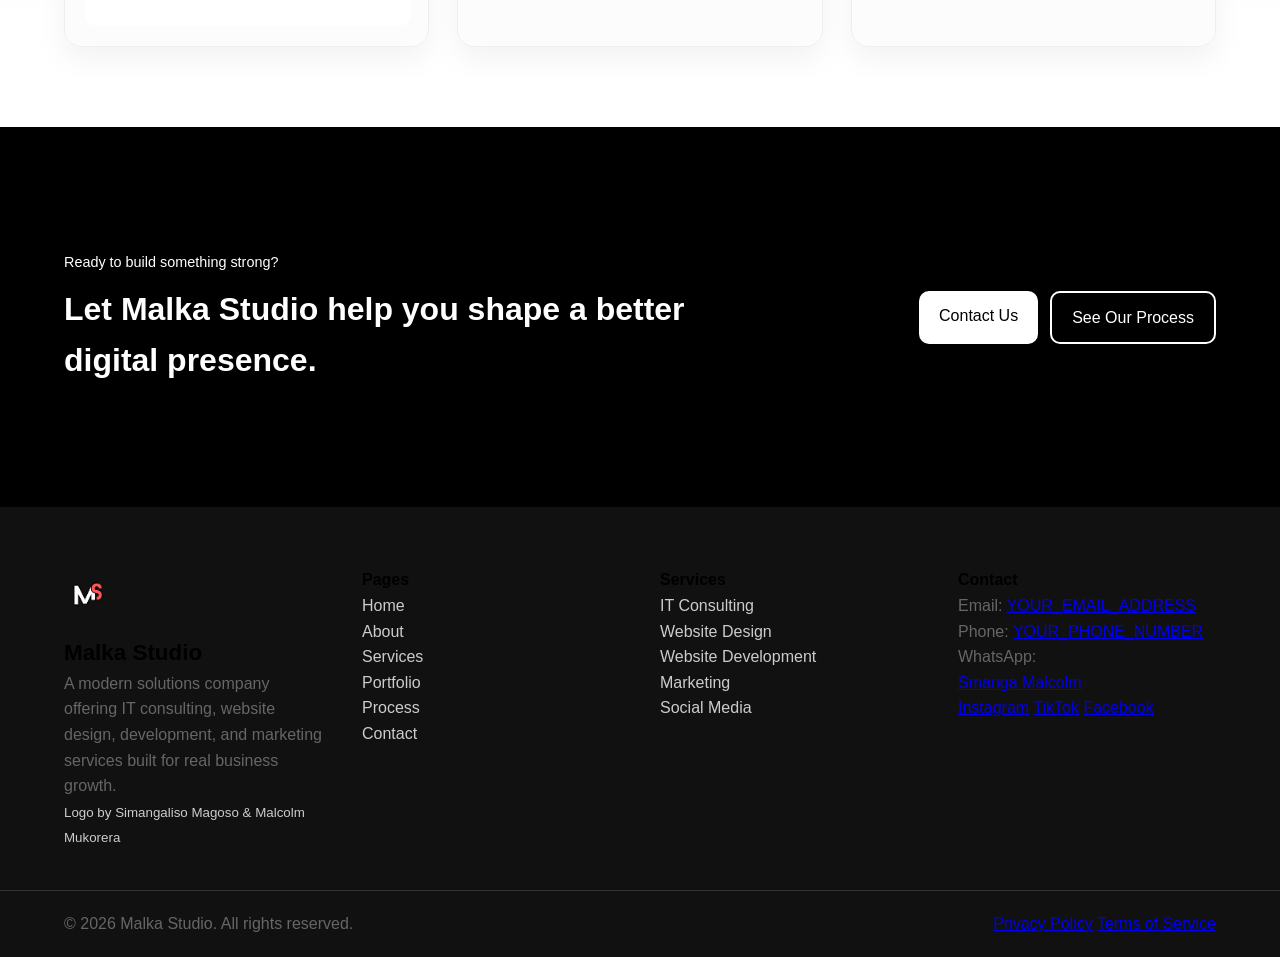
==== commit dbcf4695: "fdds" ====
--- a/index.html
+++ b/index.html
@@ -21,8 +21,8 @@
     content="Professional IT consulting, website design, website development, and marketing solutions for modern businesses."
   />
   <meta property="og:type" content="website" />
-  <meta property="og:url" content="https://YOUR_DOMAIN_HERE/" />
-  <meta property="og:image" content="assets/images/logo-placeholder.png" />
+<meta property="og:url" content="https://malkastudioza.com/" />
+  <meta property="og:image" content="assets/images/logo-dark.png" />
 
   <meta name="twitter:card" content="summary_large_image" />
   <meta name="twitter:title" content="Malka  Studio | Modern Digital Solutions" />
@@ -31,28 +31,42 @@
     content="Professional IT consulting, website design, website development, and marketing solutions for modern businesses."
   />
 
-  <link rel="canonical" href="https://YOUR_DOMAIN_HERE/" />
+  <link rel="canonical" href="https://malkastudioza.com/" />
   <link rel="icon" type="image/x-icon" href="assets/images/favicon.ico" />
 
   <link rel="stylesheet" href="css/global.css" />
   <link rel="stylesheet" href="css/home.css" />
 
-  <script type="application/ld+json">
-    {
-      "@context": "https://schema.org",
-      "@type": "ProfessionalService",
-      "name": "Malka Studio",
-      "url": "https://YOUR_DOMAIN_HERE/",
-      "logo": "https://YOUR_DOMAIN_HERE/assets/images/logo-placeholder.png",
-      "description": "IT consulting, website design, website development, marketing and social media marketing solutions company.",
-      "sameAs": [
-        "YOUR_INSTAGRAM_LINK",
-        "YOUR_TIKTOK_LINK",
-        "YOUR_FACEBOOK_LINK",
-        "YOUR_LINKEDIN_LINK"
-      ]
-    }
-  </script>
+<script type="application/ld+json">
+{
+  "@context": "https://schema.org",
+  "@type": "ProfessionalService",
+
+  "name": "Malka Studio",
+  "url": "https://malkastudioza.com/",
+  "logo": "https://malkastudioza.com/assets/images/logo-dark.png",
+  "image": "https://malkastudioza.com/assets/images/logo-dark.png",
+
+  "description": "Malka Studio is a modern IT consulting, website design, website development, and digital marketing solutions company.",
+
+  "telephone": "+27603823375",
+  "email": "malkastudio.team@gmail.com",
+
+  "address": {
+    "@type": "PostalAddress",
+    "addressCountry": "ZA"
+  },
+
+  "areaServed": {
+    "@type": "Country",
+    "name": "South Africa"
+  },
+
+  "sameAs": [
+    "https://www.instagram.com/malka.studio_/"
+  ]
+}
+</script>
 </head>
 <body data-page="home">
   <!-- Page Loader -->
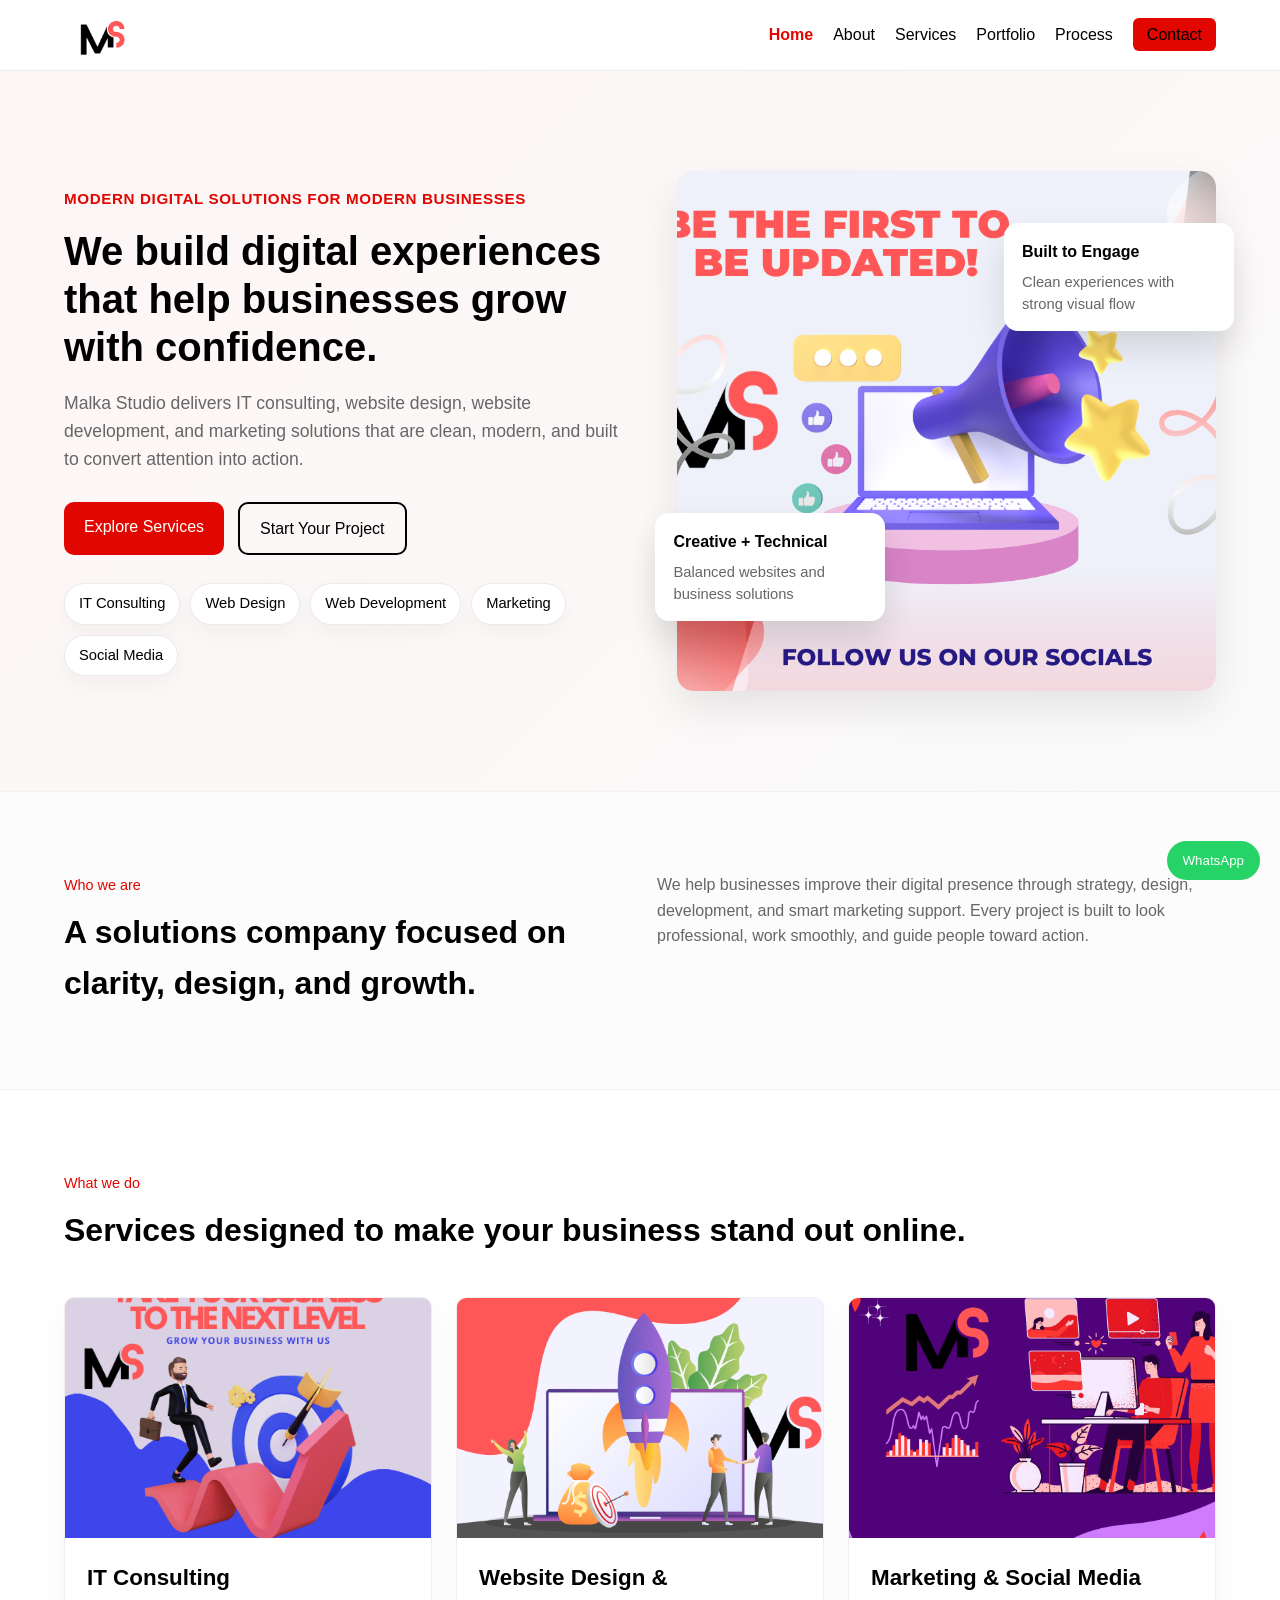
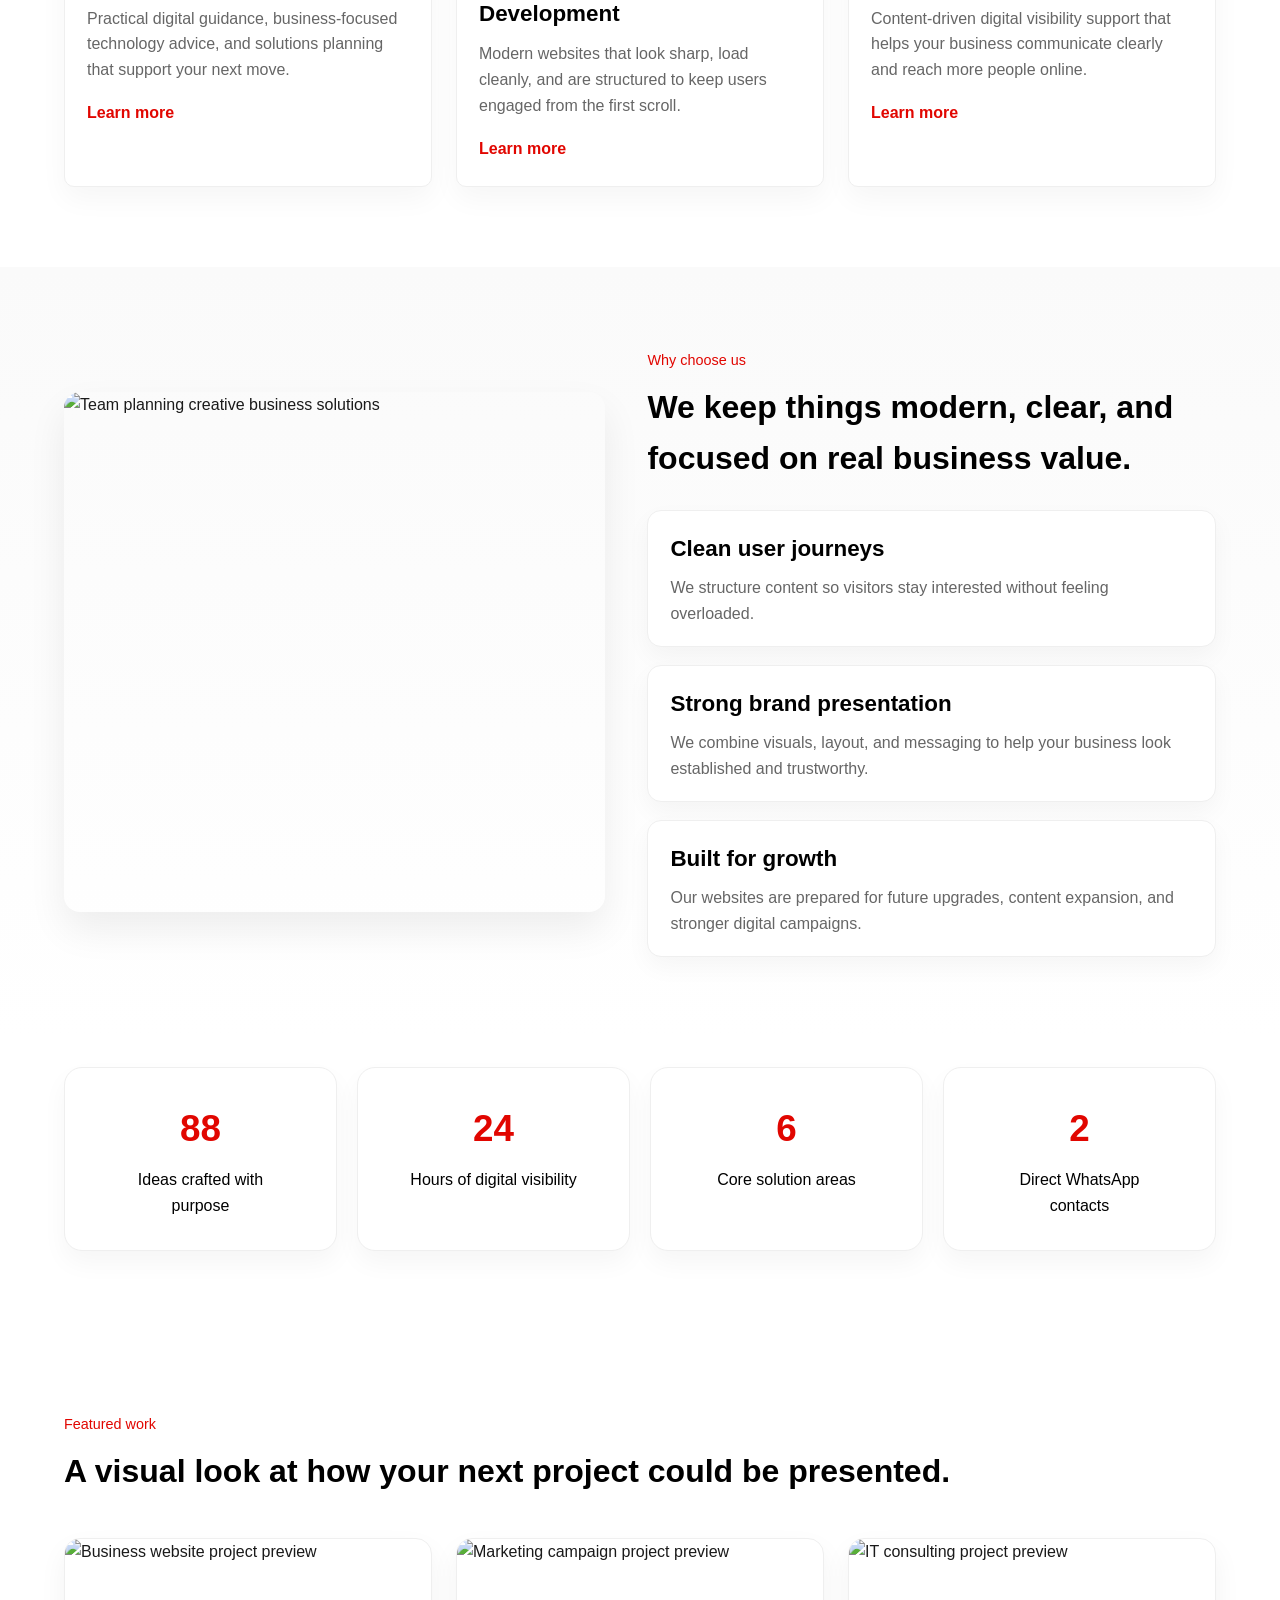
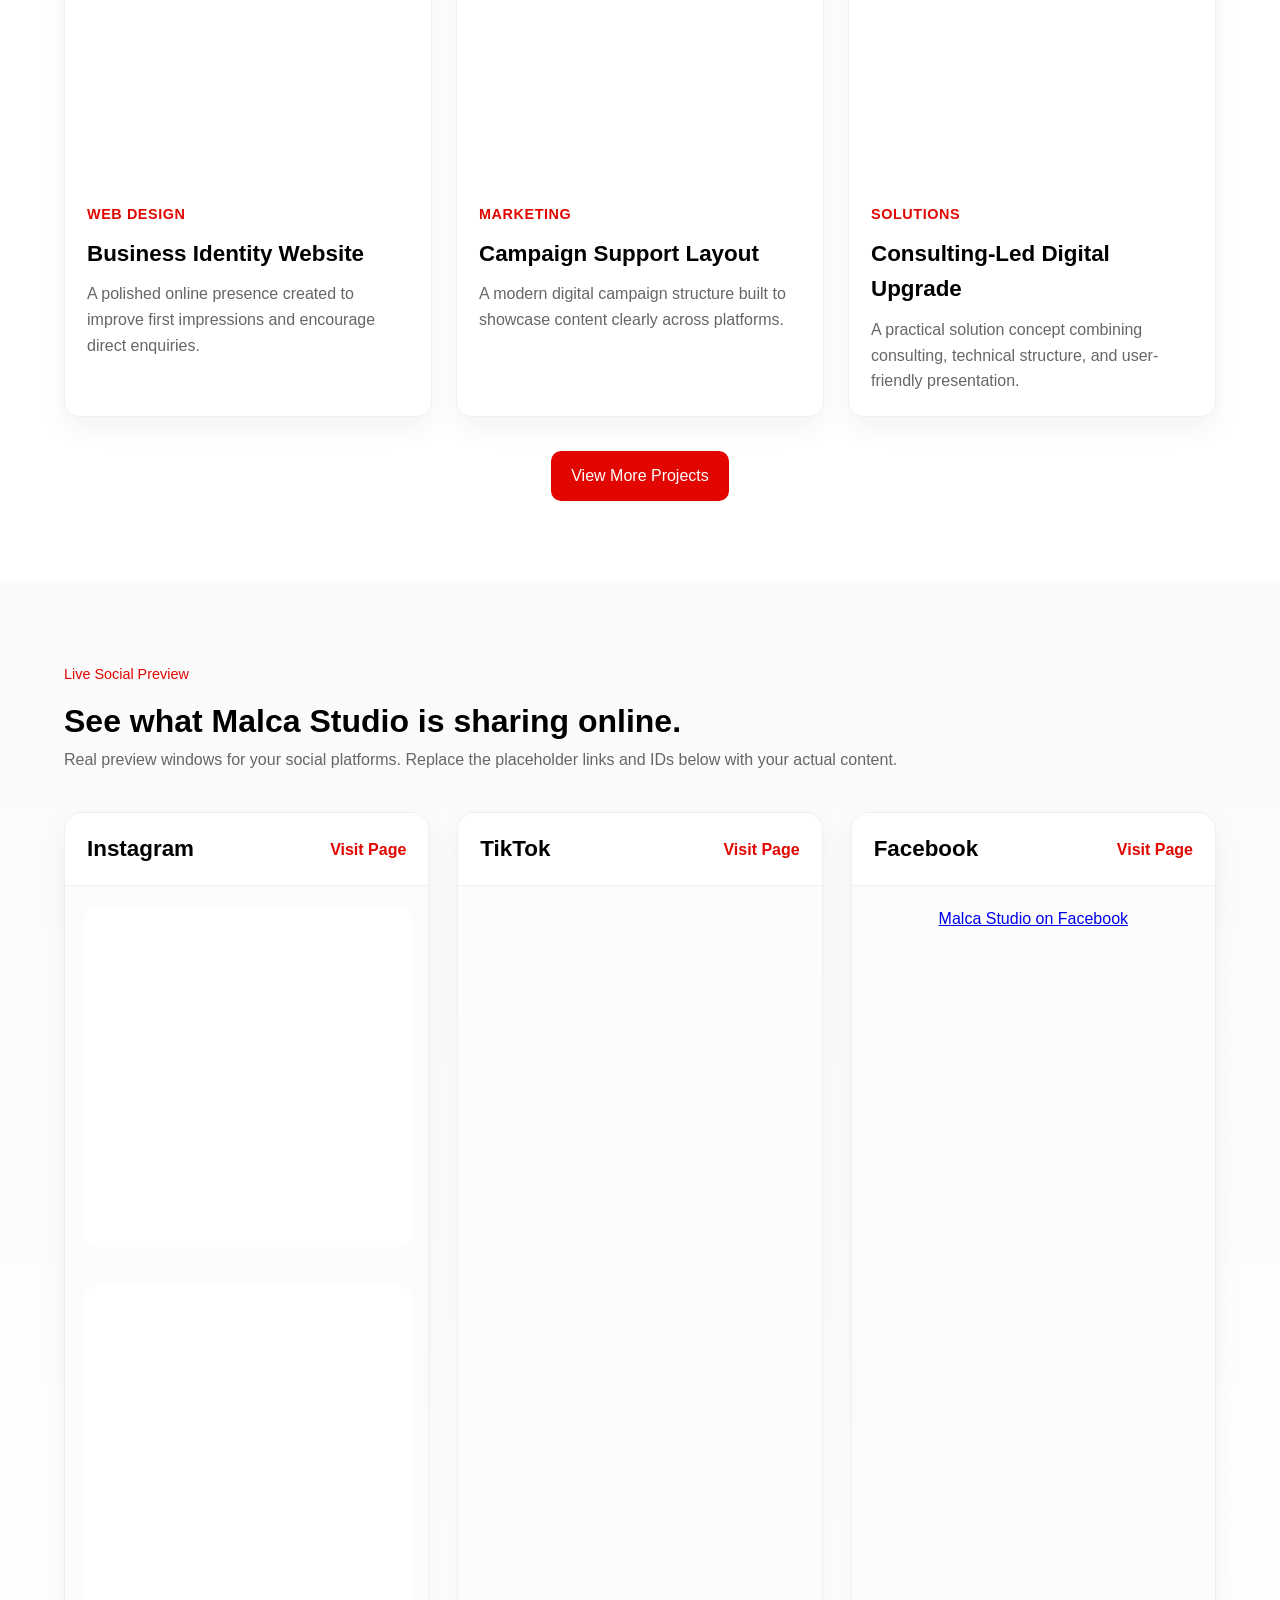
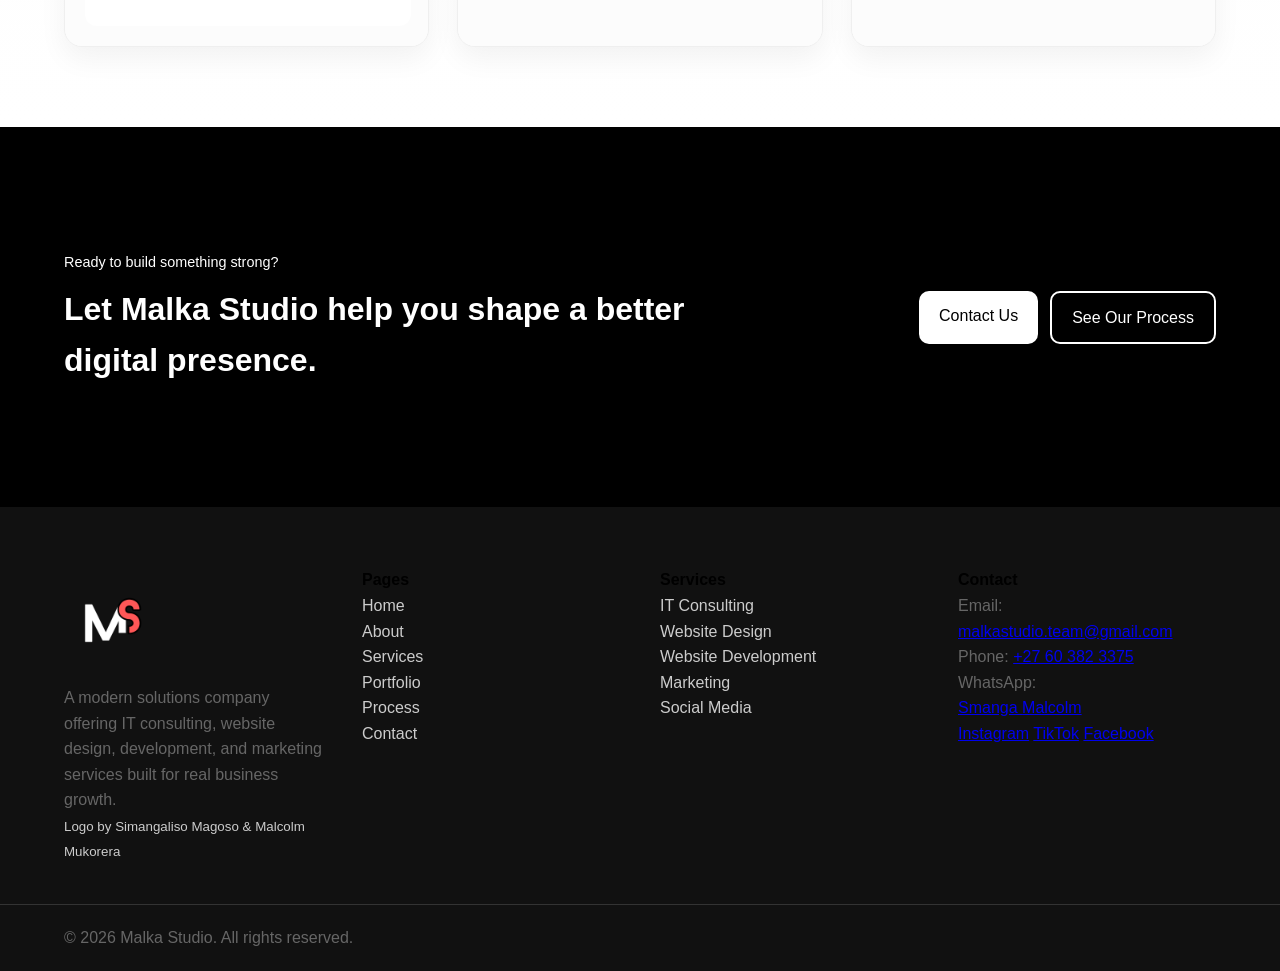
==== commit 30dd16f3: "such" ====
--- a/index.html
+++ b/index.html
@@ -106,19 +106,19 @@
           <div class="hero-slider">
             <!-- Replace these local image paths with your own images later -->
             <img
-              src="assets/images/placeholder-hero-1.jpg"
+              src="assets/images/placeholder-hero-1.png"
               alt="Malka Studio digital solutions showcase 1"
               class="slide active"
               loading="eager"
             />
             <img
-              src="assets/images/placeholder-hero-2.jpg"
+              src="assets/images/placeholder-hero-2.png"
               alt="Malka Studio digital solutions showcase 2"
               class="slide"
               loading="lazy"
             />
             <img
-              src="assets/images/placeholder-hero-3.jpg"
+              src="assets/images/placeholder-hero-3.png"
               alt="Malka Studio digital solutions showcase 3"
               class="slide"
               loading="lazy"
@@ -166,7 +166,7 @@
         <div class="service-cards">
           <article class="service-card reveal">
             <img
-              src="assets/images/placeholder-service-1.jpg"
+              src="assets/images/it-consulting.png"
               alt="IT consulting service"
               loading="lazy"
             />
@@ -180,7 +180,7 @@
 
           <article class="service-card reveal">
             <img
-              src="assets/images/placeholder-service-2.jpg"
+              src="assets/images/website-design.png"
               alt="Website design and development service"
               loading="lazy"
             />
@@ -194,7 +194,7 @@
 
           <article class="service-card reveal">
             <img
-              src="assets/images/placeholder-service-3.jpg"
+              src="assets/images/marketing-social-media.png"
               alt="Marketing and social media service"
               loading="lazy"
             />
--- a/css/global.css
+++ b/css/global.css
@@ -157,7 +157,10 @@
   z-index: 1000;
   border-bottom: 1px solid #eee;
 }
-
+#header-placeholder {
+  position: relative;
+  z-index: 1000;
+}
 .header-inner {
   display: flex;
   justify-content: space-between;
@@ -301,7 +304,7 @@
 }
 
 .footer-logo {
-  width: 50px;
+  width: 100px;
   margin-bottom: 10px;
 }
 
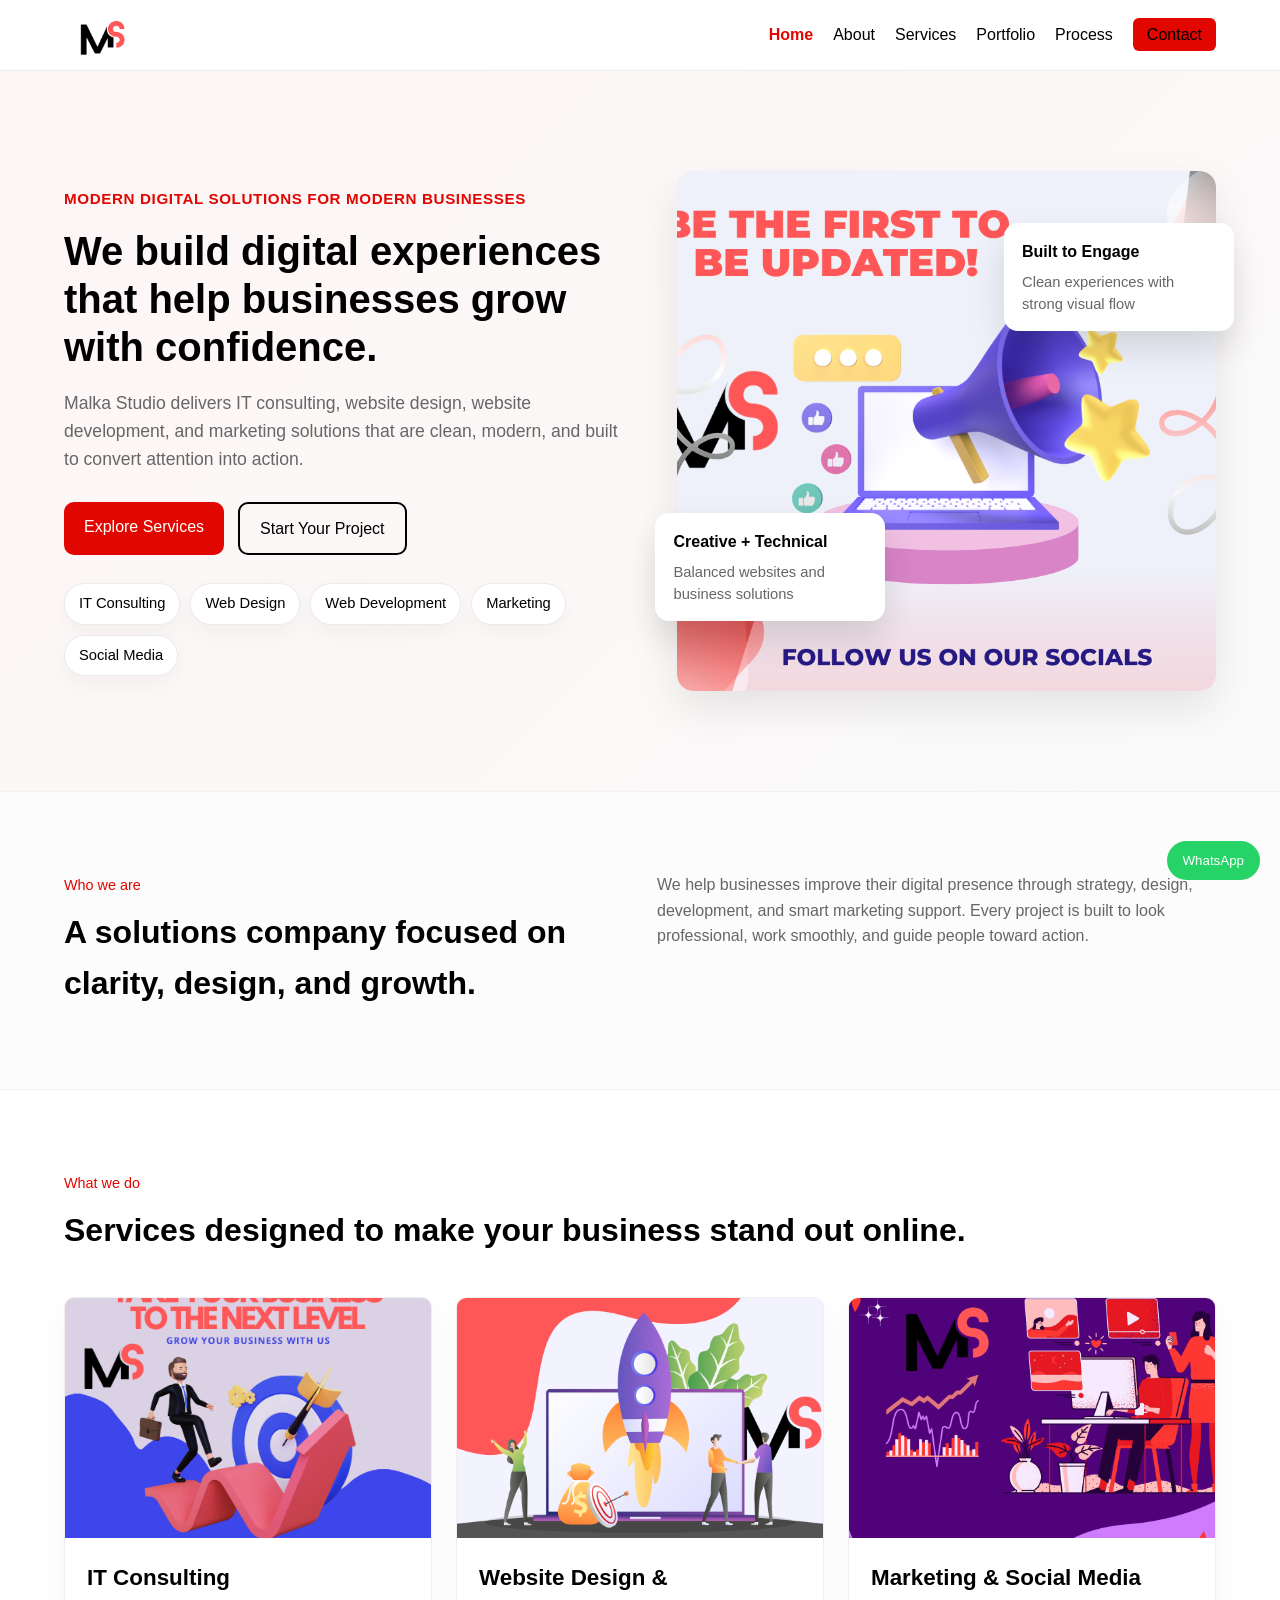
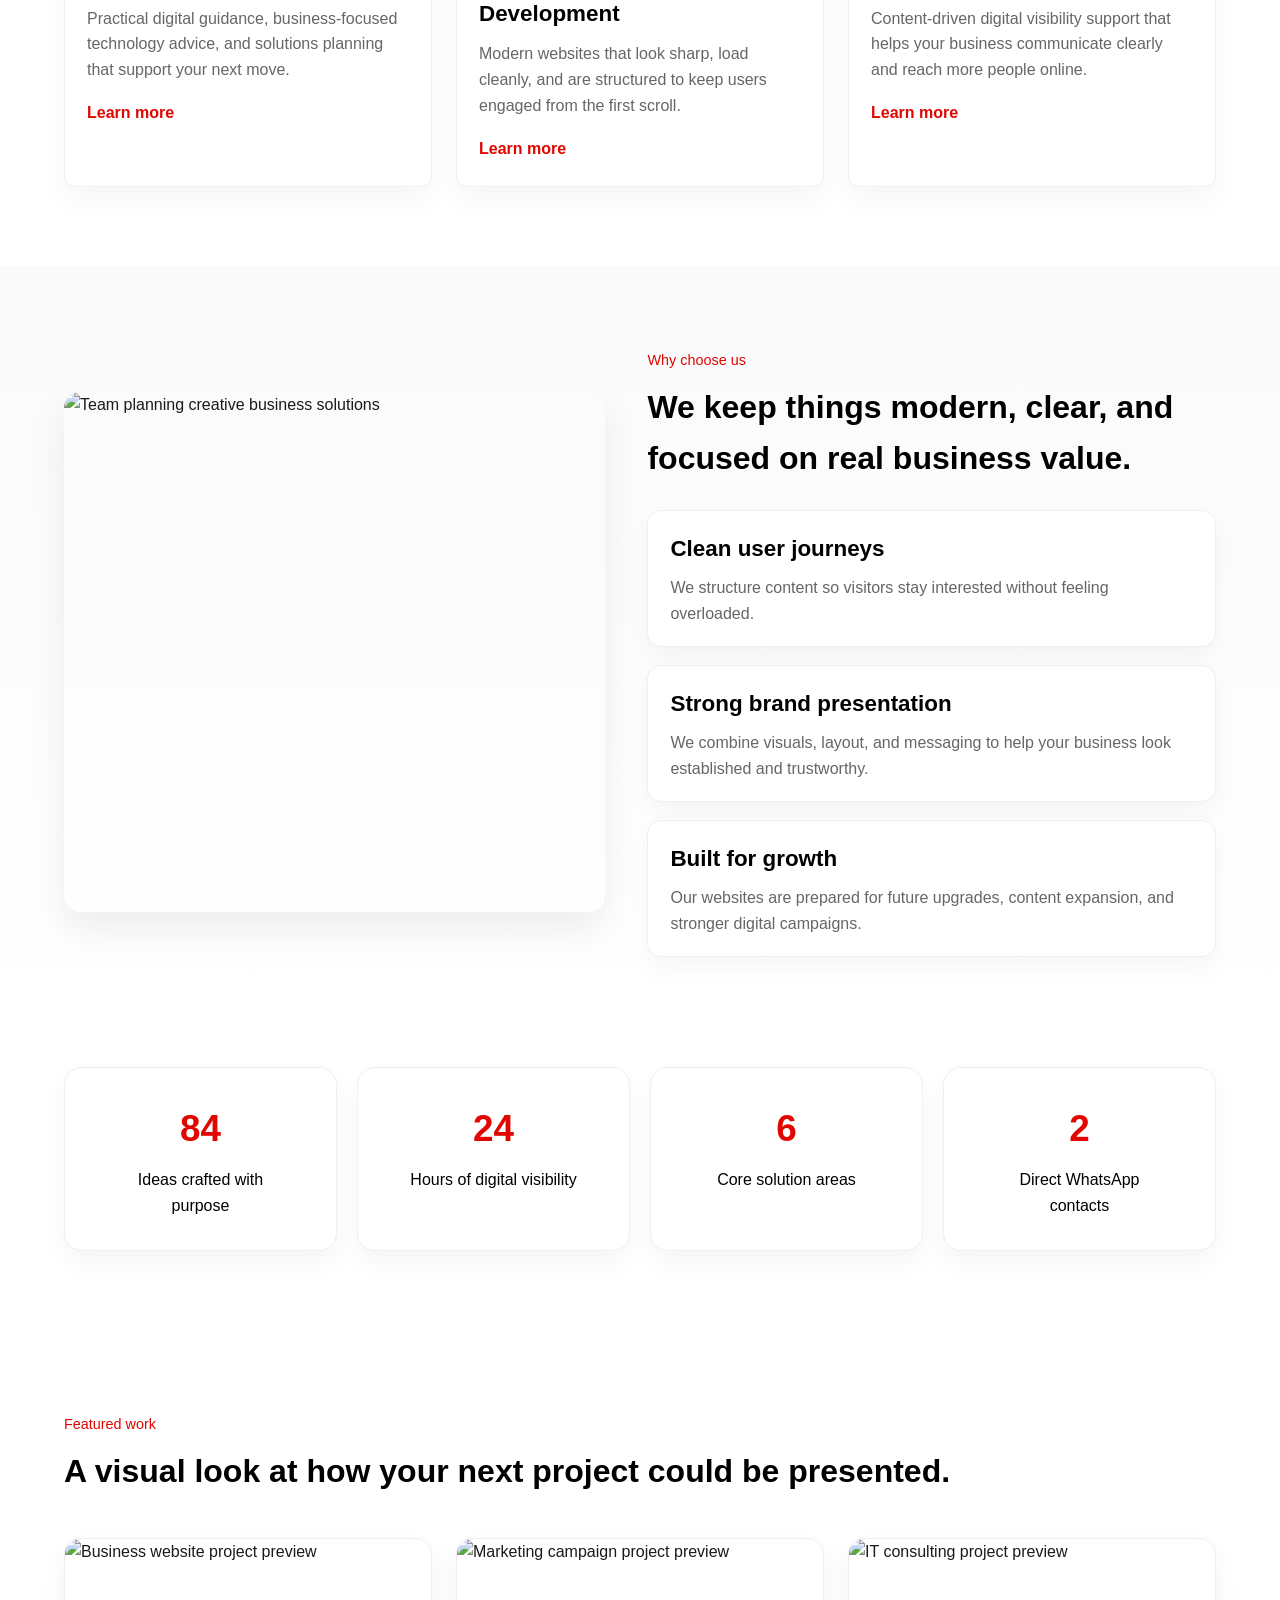
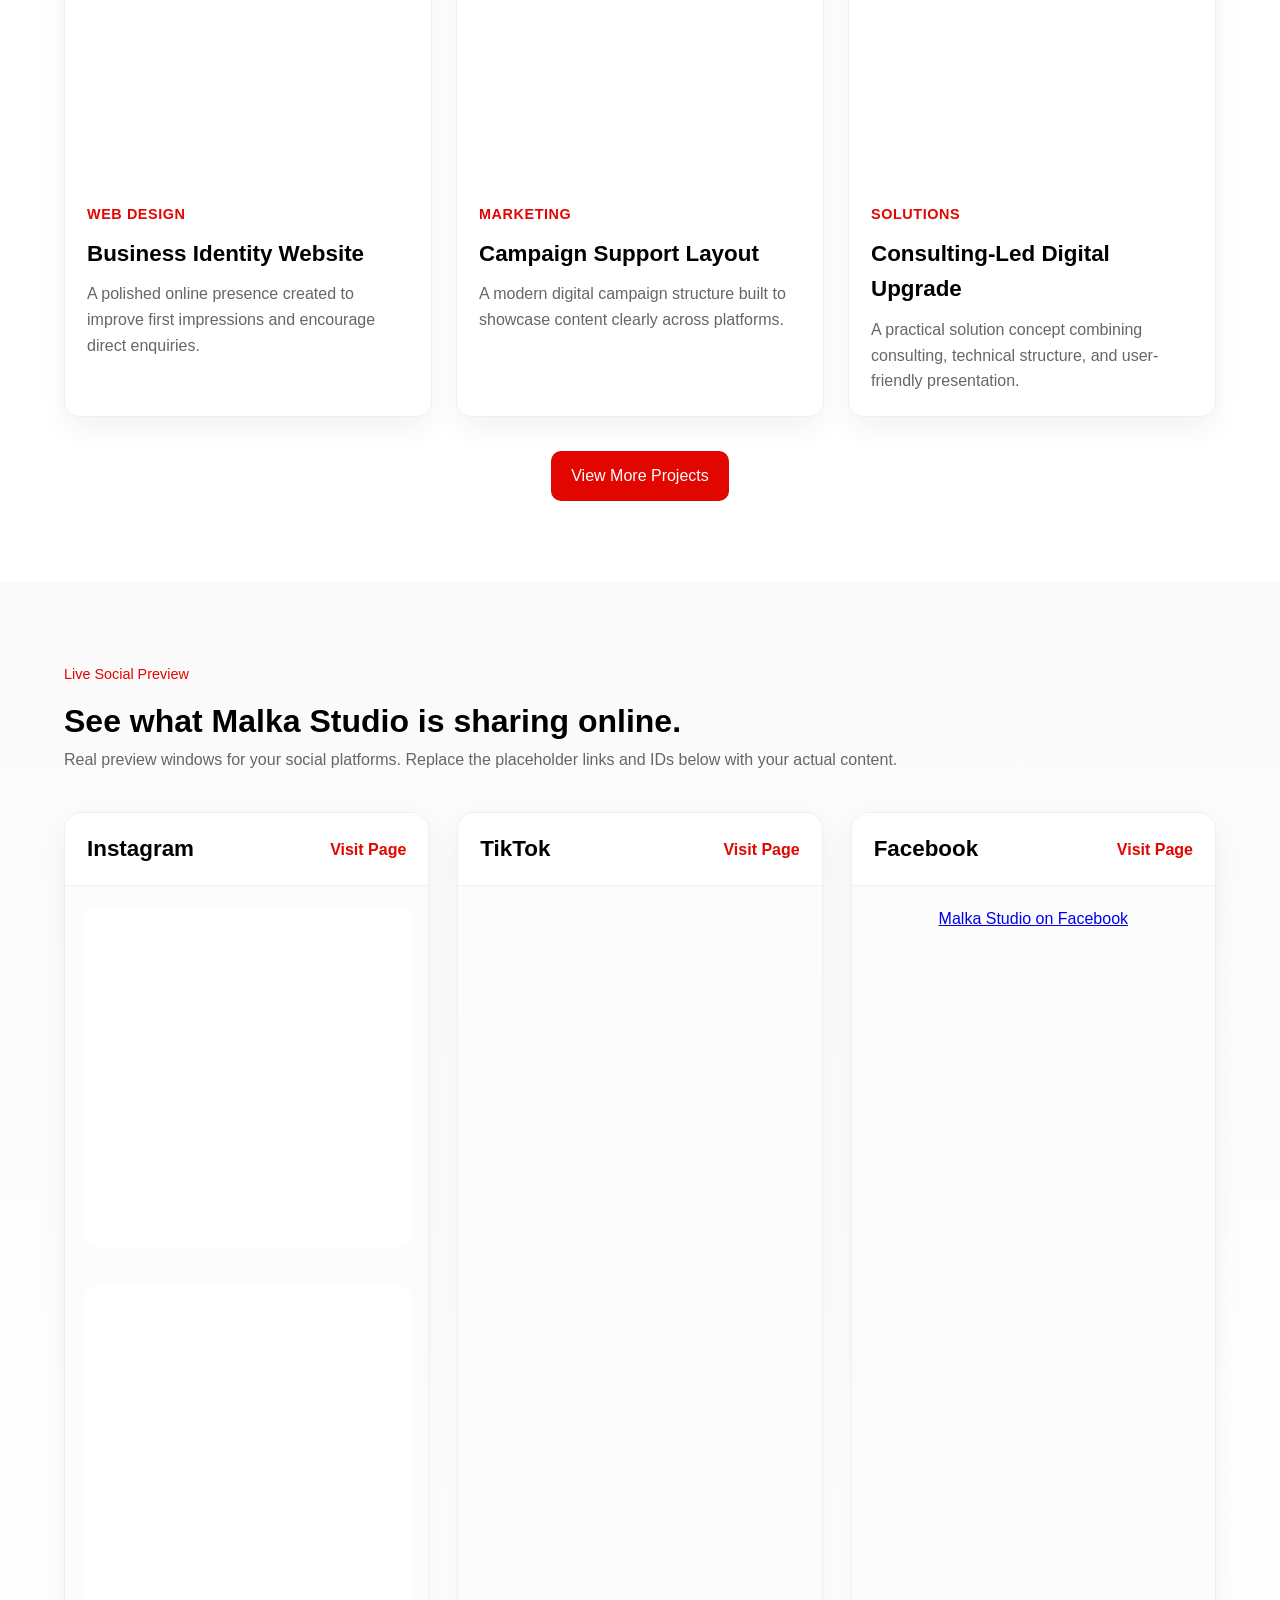
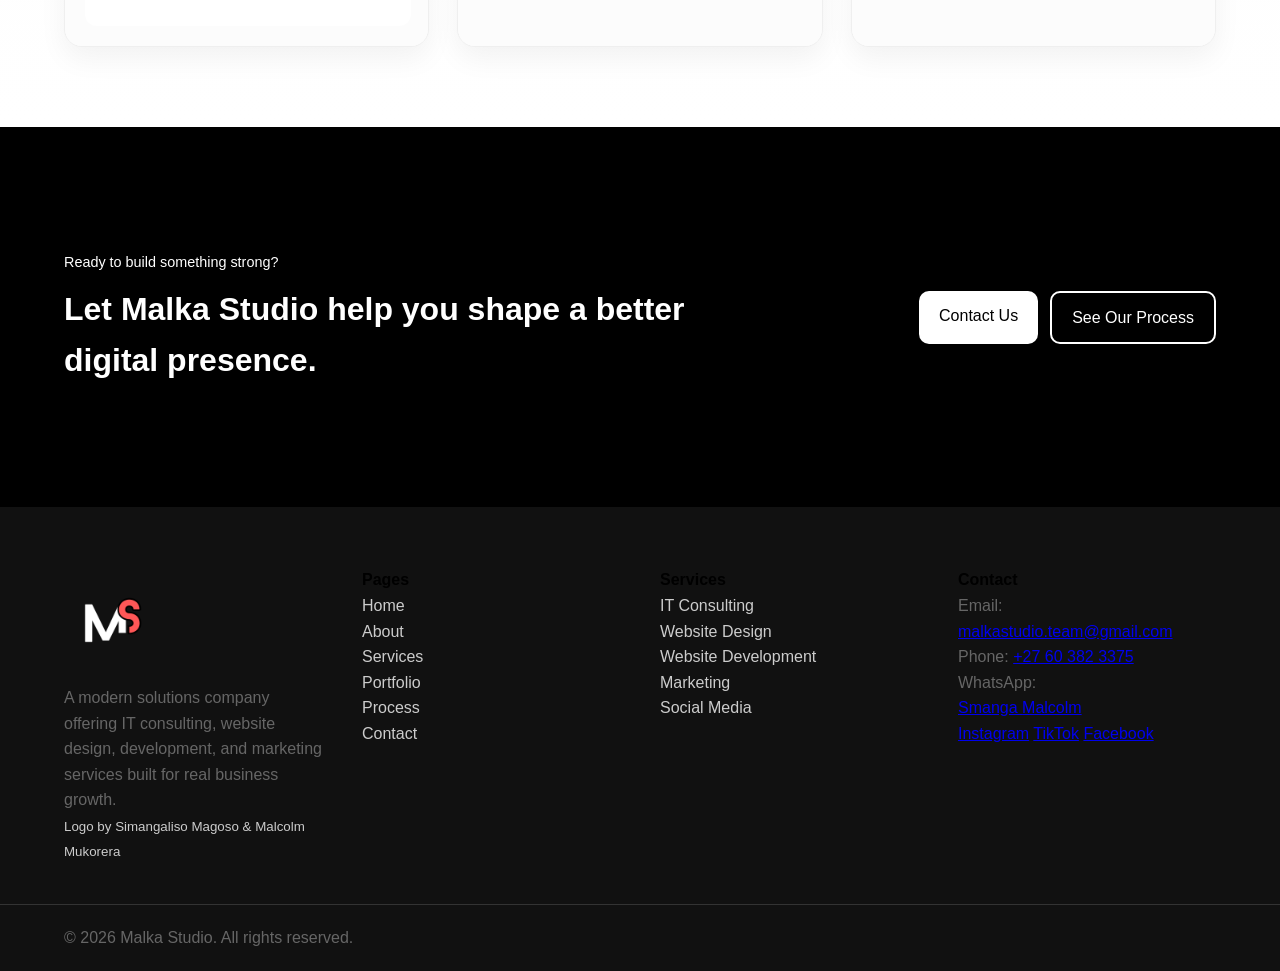
==== commit 6f948e5a: "images" ====
--- a/index.html
+++ b/index.html
@@ -349,7 +349,7 @@
   <div class="container">
     <div class="section-heading reveal">
       <p class="section-label">Live Social Preview</p>
-      <h2>See what Malca Studio is sharing online.</h2>
+      <h2>See what Malka Studio is sharing online.</h2>
       <p>
         Real preview windows for your social platforms. Replace the placeholder links
         and IDs below with your actual content.
@@ -362,7 +362,7 @@
       <article class="social-window reveal">
         <div class="social-window-header">
           <h3>Instagram</h3>
-          <a href="YOUR_INSTAGRAM_LINK" target="_blank" rel="noopener noreferrer">Visit Page</a>
+          <a href="https://www.instagram.com/malka.studio_/" target="_blank" rel="noopener noreferrer">Visit Page</a>
         </div>
 
         <div class="social-window-body instagram-preview-list">
@@ -432,7 +432,7 @@
             data-show-facepile="true"
           >
             <blockquote cite="YOUR_FACEBOOK_LINK" class="fb-xfbml-parse-ignore">
-              <a href="YOUR_FACEBOOK_LINK">Malca Studio on Facebook</a>
+              <a href="YOUR_FACEBOOK_LINK">Malka Studio on Facebook</a>
             </blockquote>
           </div>
         </div>
@@ -488,10 +488,10 @@
 
     <div id="whatsappMenu" class="whatsapp-menu">
       <!-- Replace these placeholders with actual WhatsApp numbers -->
-      <a href="https://wa.me/SMANGA_WHATSAPP_NUMBER" target="_blank" rel="noopener noreferrer">
+      <a href="https://wa.me/+27810630088" target="_blank" rel="noopener noreferrer">
         Chat with Smanga
       </a>
-      <a href="https://wa.me/MALCOLM_WHATSAPP_NUMBER" target="_blank" rel="noopener noreferrer">
+      <a href="https://wa.me/+27603823375" target="_blank" rel="noopener noreferrer">
         Chat with Malcolm
       </a>
     </div>
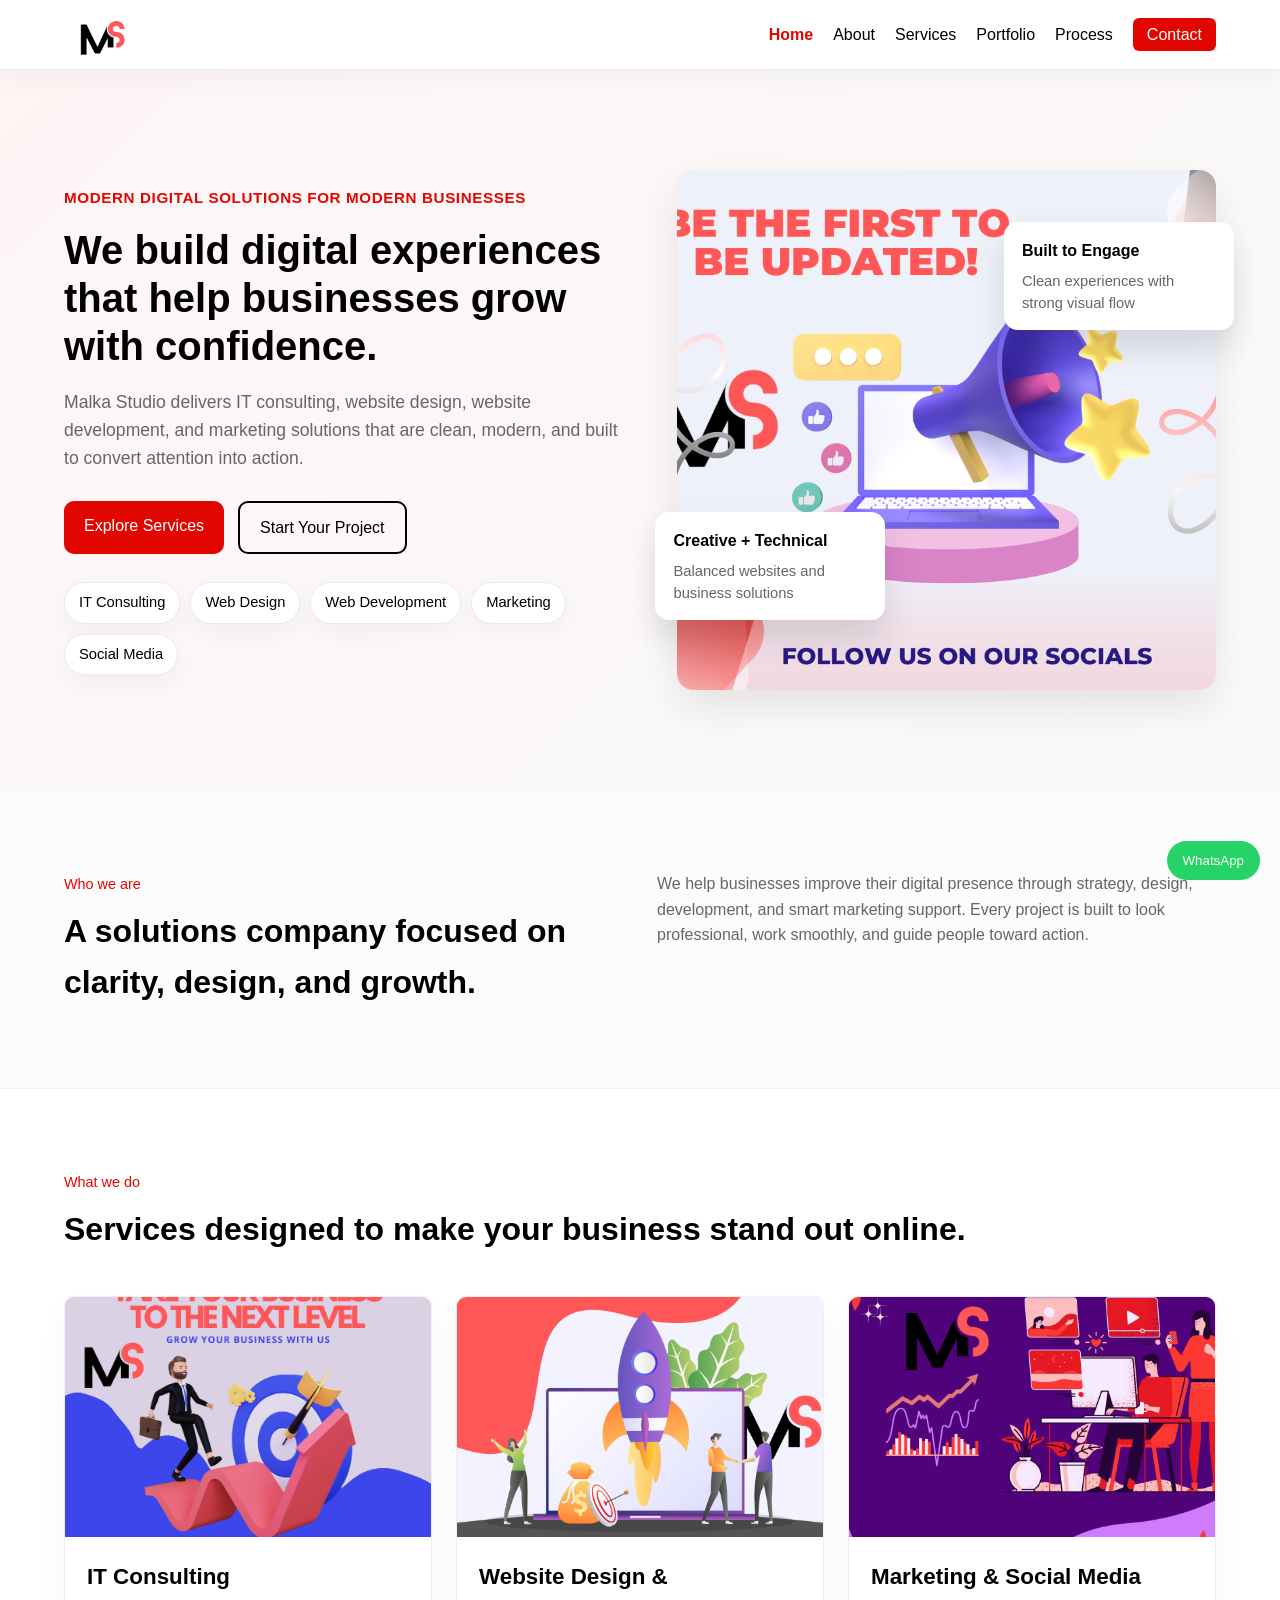
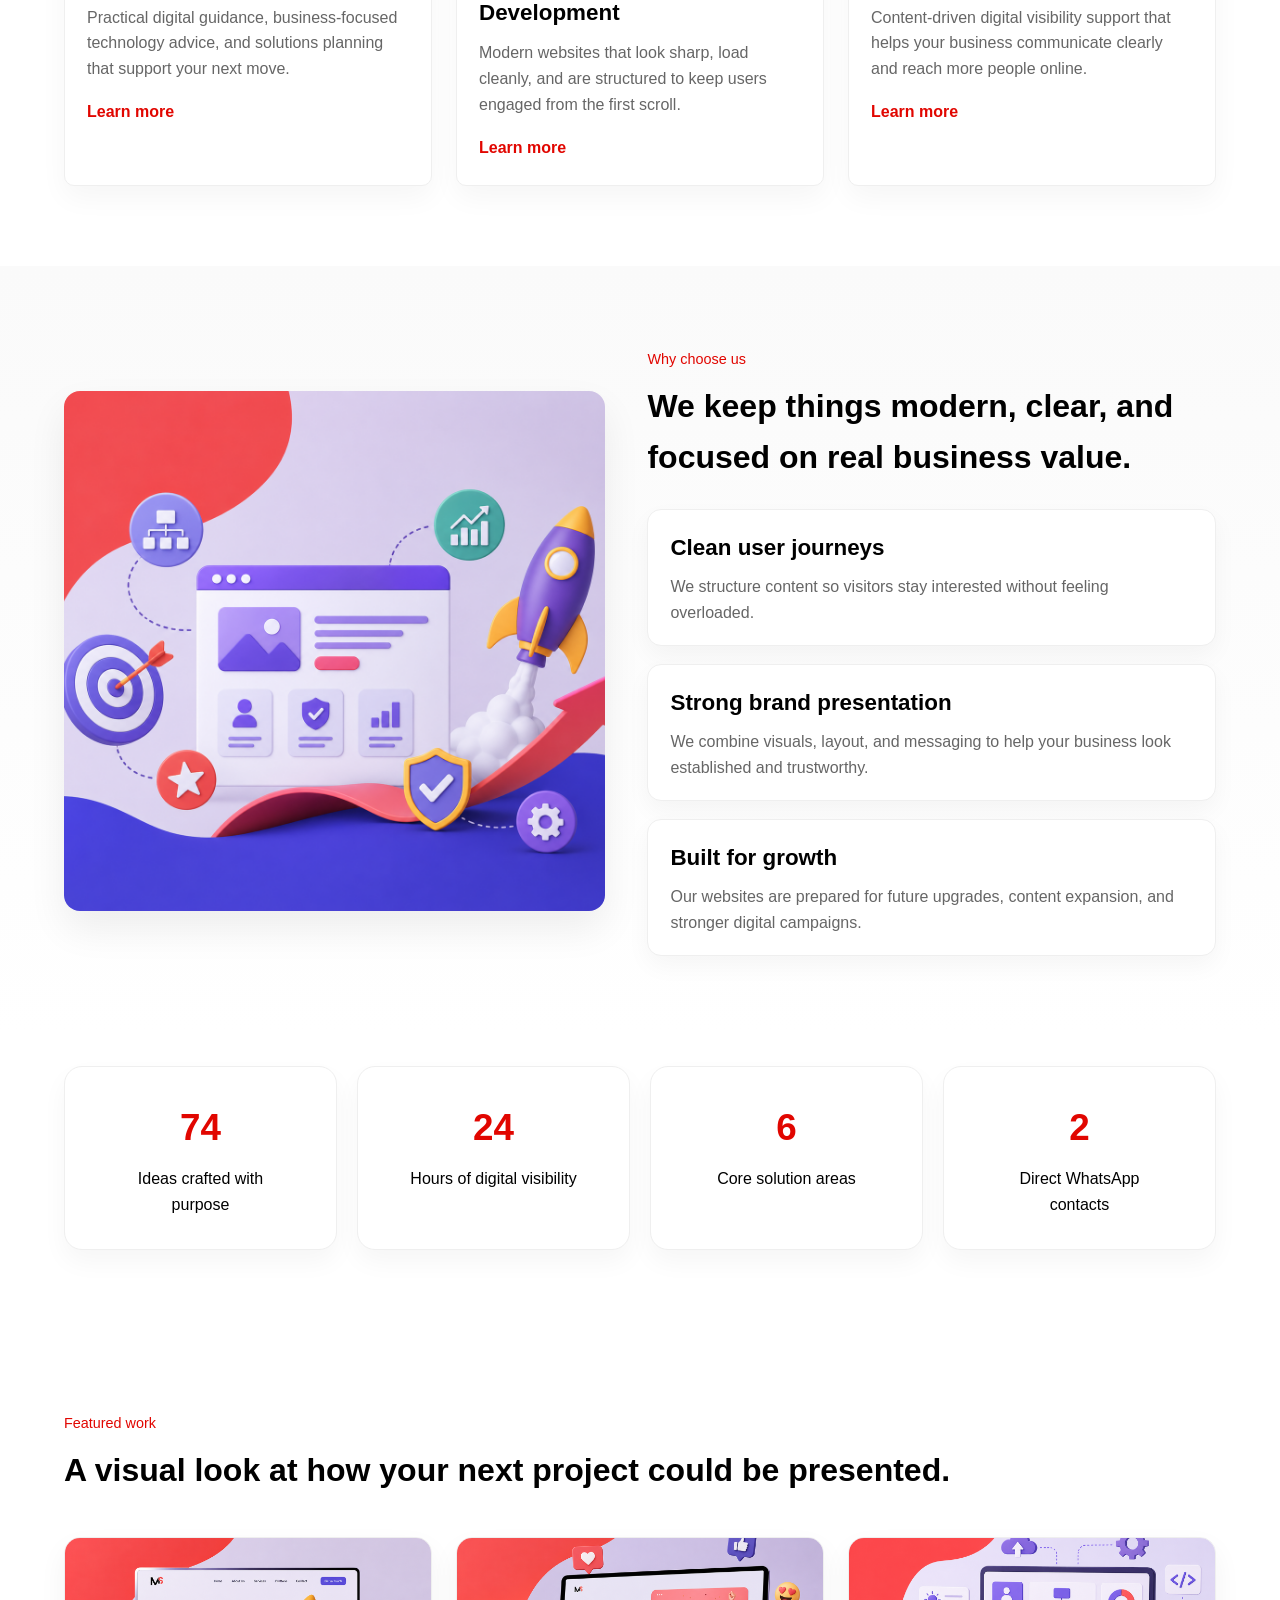
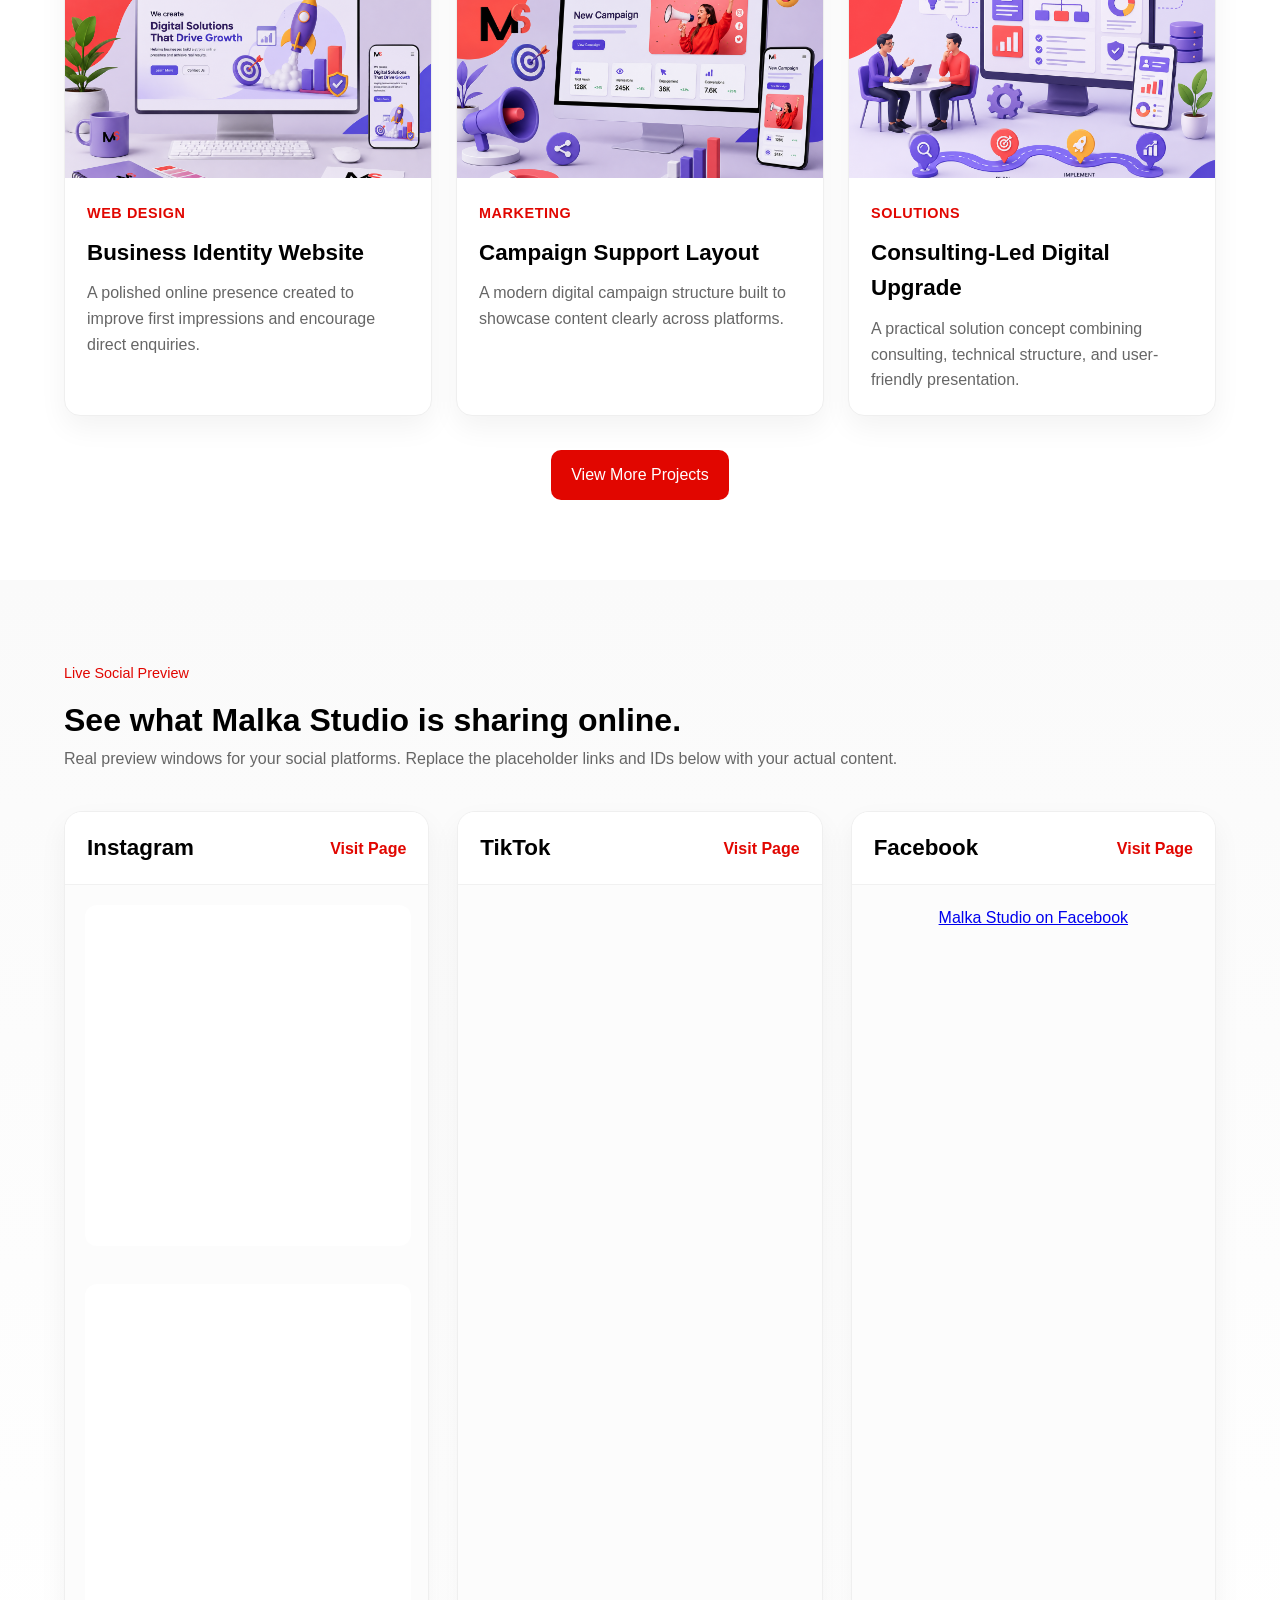
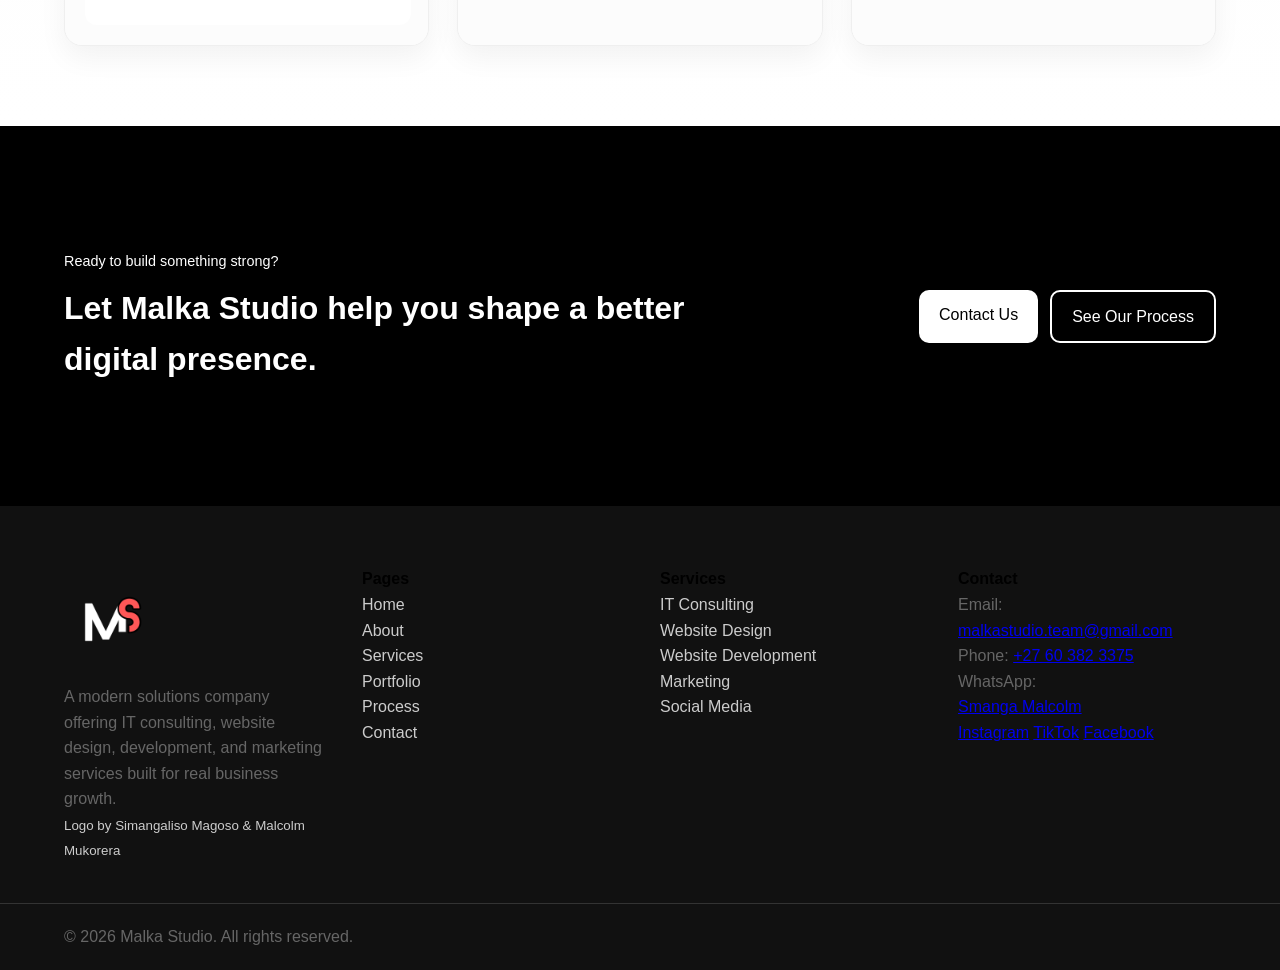
==== commit eb10034e: "pictures" ====
--- a/index.html
+++ b/index.html
@@ -214,7 +214,7 @@
       <div class="container why-grid">
         <div class="why-image reveal">
           <img
-            src="assets/images/placeholder-about.jpg"
+            src="assets/images/About-p.png"
             alt="Team planning creative business solutions"
             loading="lazy"
           />
@@ -291,7 +291,7 @@
         <div class="portfolio-grid">
           <article class="project-card reveal">
             <img
-              src="assets/images/placeholder-project-1.jpg"
+              src="assets/images/website-1.png"
               alt="Business website project preview"
               loading="lazy"
             />
@@ -307,7 +307,7 @@
 
           <article class="project-card reveal">
             <img
-              src="assets/images/placeholder-project-2.jpg"
+              src="assets/images/marketing.png"
               alt="Marketing campaign project preview"
               loading="lazy"
             />
@@ -323,7 +323,7 @@
 
           <article class="project-card reveal">
             <img
-              src="assets/images/placeholder-project-3.jpg"
+              src="assets/images/consultant.png"
               alt="IT consulting project preview"
               loading="lazy"
             />
--- a/css/global.css
+++ b/css/global.css
@@ -33,134 +33,141 @@
   scroll-behavior: smooth;
 }
 
+/* ================================
+   CONTAINER
+================================ */
+.container {
+  width: 90%;
+  max-width: var(--container-width);
+  margin: 0 auto;
+}
+
+/* ================================
+   TYPOGRAPHY
+================================ */
+h1, h2, h3, h4 {
+  font-weight: 600;
+  color: var(--color-black);
+}
+
+h1 {
+  font-size: 2.5rem;
+  line-height: 1.2;
+}
+
+h2 {
+  font-size: 2rem;
+}
+
+h3 {
+  font-size: 1.4rem;
+}
+
+p {
+  color: var(--color-muted);
+}
+
+.lead {
+  font-size: 1.1rem;
+  margin-top: 10px;
+}
+
+/* ================================
+   SECTIONS
+================================ */
+.section {
+  padding: 80px 0;
+}
+
+.section-label {
+  color: var(--color-primary);
+  font-size: 0.9rem;
+  margin-bottom: 10px;
+  display: inline-block;
+}
+
+.section-label.light {
+  color: var(--color-white);
+}
+
+.section-heading {
+  margin-bottom: 40px;
+}
+
+/* ================================
+   BUTTONS
+================================ */
+.btn {
+  display: inline-block;
+  padding: 12px 20px;
+  border-radius: var(--radius-md);
+  text-decoration: none;
+  transition: var(--transition);
+  font-weight: 500;
+}
+
+.btn-primary {
+  background: var(--color-primary);
+  color: white;
+}
+
+.btn-primary:hover {
+  opacity: 0.9;
+}
+
+.btn-secondary {
+  border: 2px solid var(--color-black);
+  color: var(--color-black);
+}
+
+.btn-secondary:hover {
+  background: var(--color-black);
+  color: white;
+}
+
+.btn-light {
+  background: white;
+  color: black;
+}
+
+.btn-outline-light {
+  border: 2px solid white;
+  color: white;
+}
+
+.btn-outline-light:hover {
+  background: white;
+  color: black;
+}
+
 body {
   font-family: Arial, Helvetica, sans-serif;
   background: var(--color-white);
   color: var(--color-text);
   line-height: 1.6;
-}
-
-/* ================================
-   CONTAINER
-================================ */
-.container {
-  width: 90%;
-  max-width: var(--container-width);
-  margin: 0 auto;
-}
-
-/* ================================
-   TYPOGRAPHY
-================================ */
-h1, h2, h3, h4 {
-  font-weight: 600;
-  color: var(--color-black);
-}
-
-h1 {
-  font-size: 2.5rem;
-  line-height: 1.2;
-}
-
-h2 {
-  font-size: 2rem;
-}
-
-h3 {
-  font-size: 1.4rem;
-}
-
-p {
-  color: var(--color-muted);
-}
-
-.lead {
-  font-size: 1.1rem;
-  margin-top: 10px;
-}
-
-/* ================================
-   SECTIONS
-================================ */
-.section {
-  padding: 80px 0;
-}
-
-.section-label {
-  color: var(--color-primary);
-  font-size: 0.9rem;
-  margin-bottom: 10px;
-  display: inline-block;
-}
-
-.section-label.light {
-  color: var(--color-white);
-}
-
-.section-heading {
-  margin-bottom: 40px;
-}
-
-/* ================================
-   BUTTONS
-================================ */
-.btn {
-  display: inline-block;
-  padding: 12px 20px;
-  border-radius: var(--radius-md);
-  text-decoration: none;
-  transition: var(--transition);
-  font-weight: 500;
-}
-
-.btn-primary {
-  background: var(--color-primary);
-  color: white;
-}
-
-.btn-primary:hover {
-  opacity: 0.9;
-}
-
-.btn-secondary {
-  border: 2px solid var(--color-black);
-  color: var(--color-black);
-}
-
-.btn-secondary:hover {
-  background: var(--color-black);
-  color: white;
-}
-
-.btn-light {
-  background: white;
-  color: black;
-}
-
-.btn-outline-light {
-  border: 2px solid white;
-  color: white;
-}
-
-.btn-outline-light:hover {
-  background: white;
-  color: black;
-}
-
-/* ================================
-   HEADER
-================================ */
-.site-header {
-  position: sticky;
-  top: 0;
-  background: white;
-  z-index: 1000;
-  border-bottom: 1px solid #eee;
-}
+  padding-top: 70px;
+}
+
 #header-placeholder {
   position: relative;
-  z-index: 1000;
-}
+  z-index: 9999;
+}
+
+/* ================================
+   FIXED HEADER
+================================ */
+.site-header {
+  position: fixed;
+  top: 0;
+  left: 0;
+  width: 100%;
+  height: 70px;
+  background: #ffffff;
+  z-index: 9999;
+  border-bottom: 1px solid #eee;
+  box-shadow: 0 8px 24px rgba(0, 0, 0, 0.04);
+}
+
 .header-inner {
   display: flex;
   justify-content: space-between;
@@ -171,21 +178,17 @@
 .site-logo {
   display: flex;
   align-items: center;
-  gap: 10px;
   text-decoration: none;
 }
 
 .logo-image {
   width: 80px;
-}
-
-.logo-text {
-  font-weight: 600;
-  color: var(--color-black);
-}
-
-/* ================================
-   NAVIGATION
+  height: auto;
+  display: block;
+}
+
+/* ================================
+   DESKTOP NAV
 ================================ */
 .nav-links {
   display: flex;
@@ -199,36 +202,188 @@
   transition: var(--transition);
 }
 
-.nav-links a:hover {
+.nav-links a:hover,
+.nav-links a.active {
   color: var(--color-primary);
+  font-weight: 700;
 }
 
 .nav-cta {
   background: var(--color-primary);
-  color: white;
+  color: white !important;
   padding: 8px 14px;
   border-radius: var(--radius-sm);
 }
 
-/* MOBILE */
+.nav-cta:hover {
+  opacity: 0.9;
+}
+
+/* ================================
+   MOBILE TOGGLE
+================================ */
 .nav-toggle {
   display: none;
   flex-direction: column;
-  gap: 4px;
+  gap: 5px;
   background: none;
   border: none;
+  cursor: pointer;
+  z-index: 10001;
 }
 
 .nav-toggle span {
-  width: 25px;
+  width: 26px;
   height: 3px;
-  background: black;
-}
-
+  background: var(--color-black);
+  border-radius: 999px;
+  transition: 0.3s ease;
+}
+
+.nav-toggle.active span:nth-child(1) {
+  transform: rotate(45deg) translate(6px, 6px);
+}
+
+.nav-toggle.active span:nth-child(2) {
+  opacity: 0;
+}
+
+.nav-toggle.active span:nth-child(3) {
+  transform: rotate(-45deg) translate(6px, -6px);
+}
+
+/* ================================
+   PREMIUM MOBILE NAV
+================================ */
 .mobile-nav {
-  display: none;
-}
-
+  position: fixed;
+  top: 0;
+  right: 0;
+  width: min(88%, 420px);
+  height: 100vh;
+  background: #ffffff;
+  z-index: 10000;
+  padding: 24px;
+  display: flex;
+  flex-direction: column;
+  justify-content: space-between;
+  transform: translateX(110%);
+  opacity: 0;
+  visibility: hidden;
+  transition: 0.35s ease;
+  box-shadow: -20px 0 50px rgba(0, 0, 0, 0.12);
+}
+
+.mobile-nav.open {
+  transform: translateX(0);
+  opacity: 1;
+  visibility: visible;
+}
+
+.mobile-nav-header {
+  display: flex;
+  justify-content: space-between;
+  align-items: center;
+  margin-bottom: 40px;
+}
+
+.mobile-logo-image {
+  width: 90px;
+  height: auto;
+  display: block;
+}
+
+.nav-close {
+  width: 44px;
+  height: 44px;
+  border: none;
+  border-radius: 50%;
+  background: #f5f5f5;
+  color: var(--color-black);
+  font-size: 1.5rem;
+  cursor: pointer;
+  transition: var(--transition);
+}
+
+.nav-close:hover {
+  background: var(--color-primary);
+  color: #ffffff;
+  transform: rotate(90deg);
+}
+
+.mobile-nav ul {
+  list-style: none;
+  display: flex;
+  flex-direction: column;
+  gap: 22px;
+}
+
+.mobile-nav ul li a {
+  font-size: 1.4rem;
+  font-weight: 700;
+  text-decoration: none;
+  color: var(--color-black);
+  transition: var(--transition);
+}
+
+.mobile-nav ul li a:hover,
+.mobile-nav ul li a.active {
+  color: var(--color-primary);
+}
+
+.mobile-nav-extra {
+  border-top: 1px solid #eee;
+  padding-top: 20px;
+}
+
+.mobile-nav-extra p {
+  font-size: 0.95rem;
+  margin-bottom: 15px;
+}
+
+.mobile-socials {
+  display: flex;
+  flex-wrap: wrap;
+  gap: 10px;
+  margin-bottom: 18px;
+}
+
+.mobile-socials a {
+  padding: 8px 12px;
+  border-radius: 8px;
+  background: #f5f5f5;
+  text-decoration: none;
+  color: var(--color-black);
+  font-size: 0.9rem;
+  transition: var(--transition);
+}
+
+.mobile-socials a:hover {
+  background: var(--color-primary);
+  color: #ffffff;
+}
+
+.mobile-contact-btn {
+  width: 100%;
+  text-align: center;
+}
+
+body.nav-open {
+  overflow: hidden;
+}
+
+/* ================================
+   RESPONSIVE NAV
+================================ */
+@media (max-width: 900px) {
+  .nav-links {
+    display: none;
+  }
+
+  .nav-toggle {
+    display: flex;
+  }
+}
 /* ================================
    HERO
 ================================ */
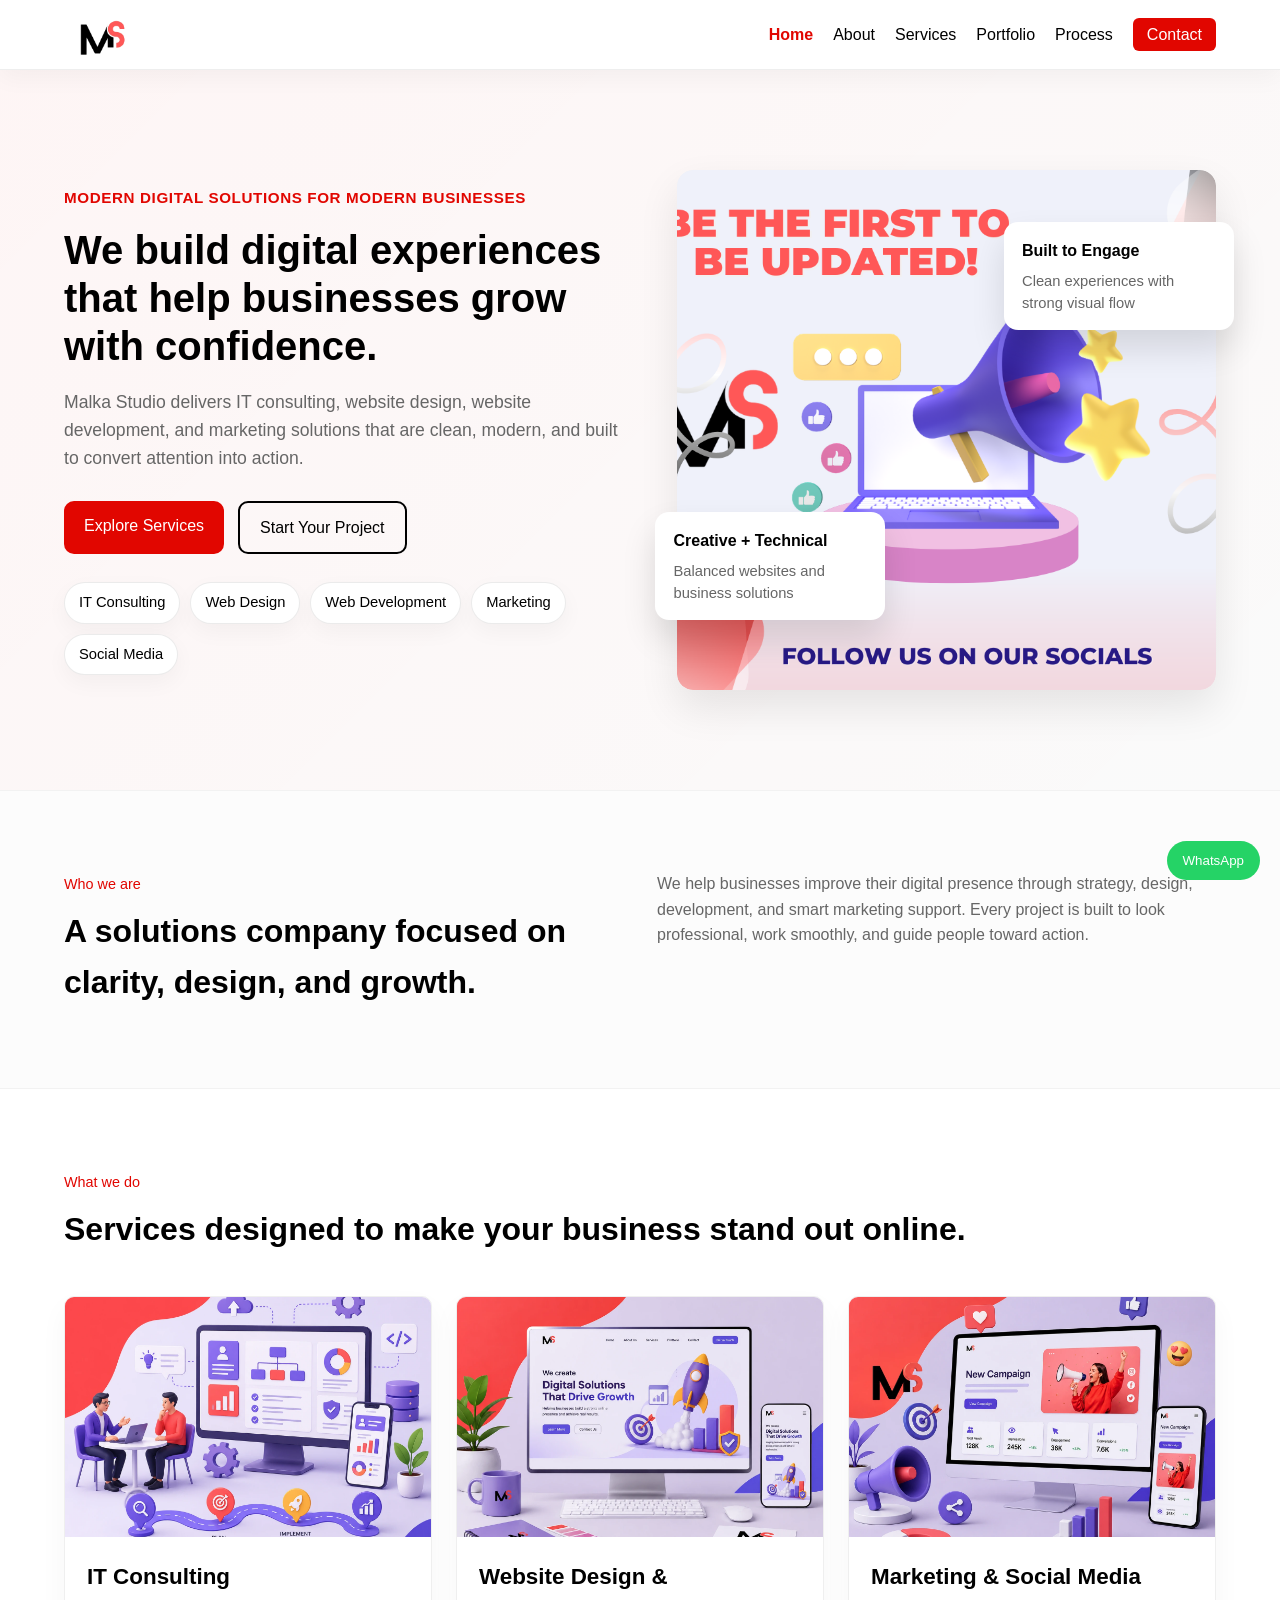
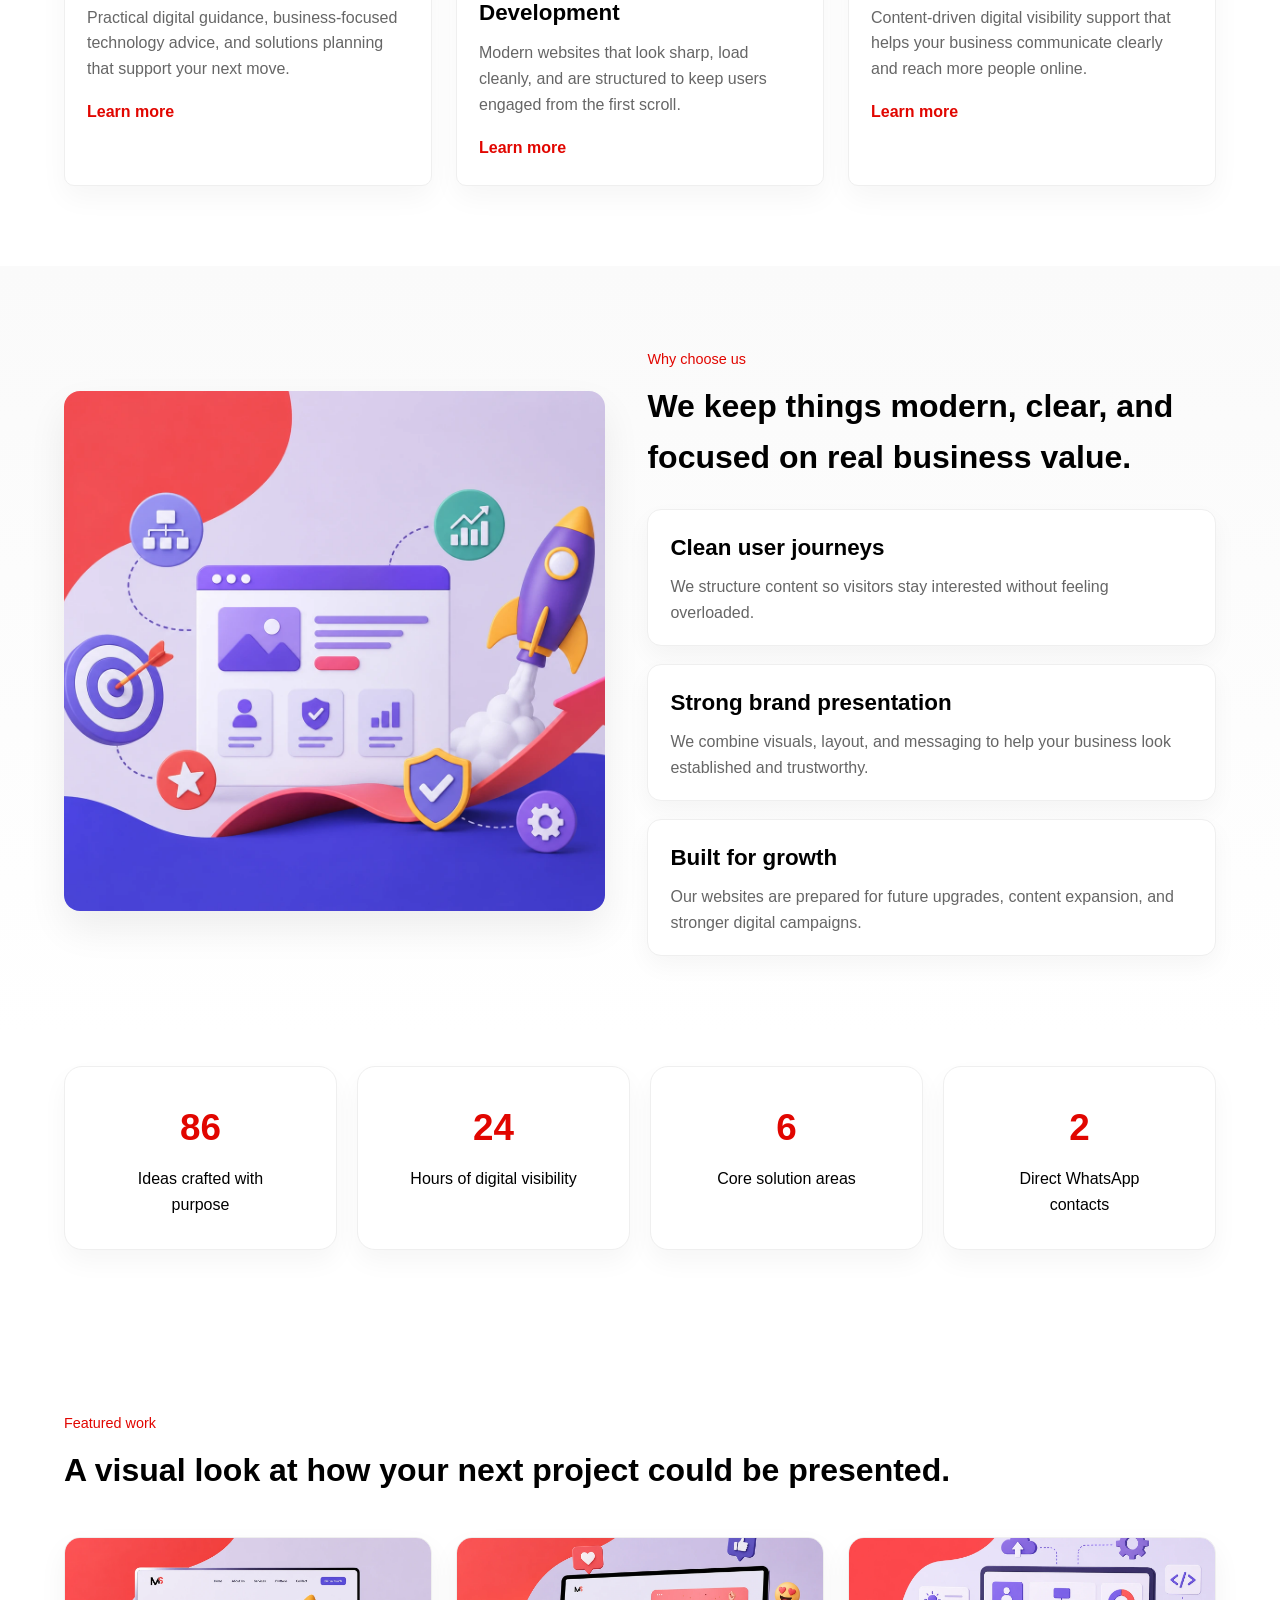
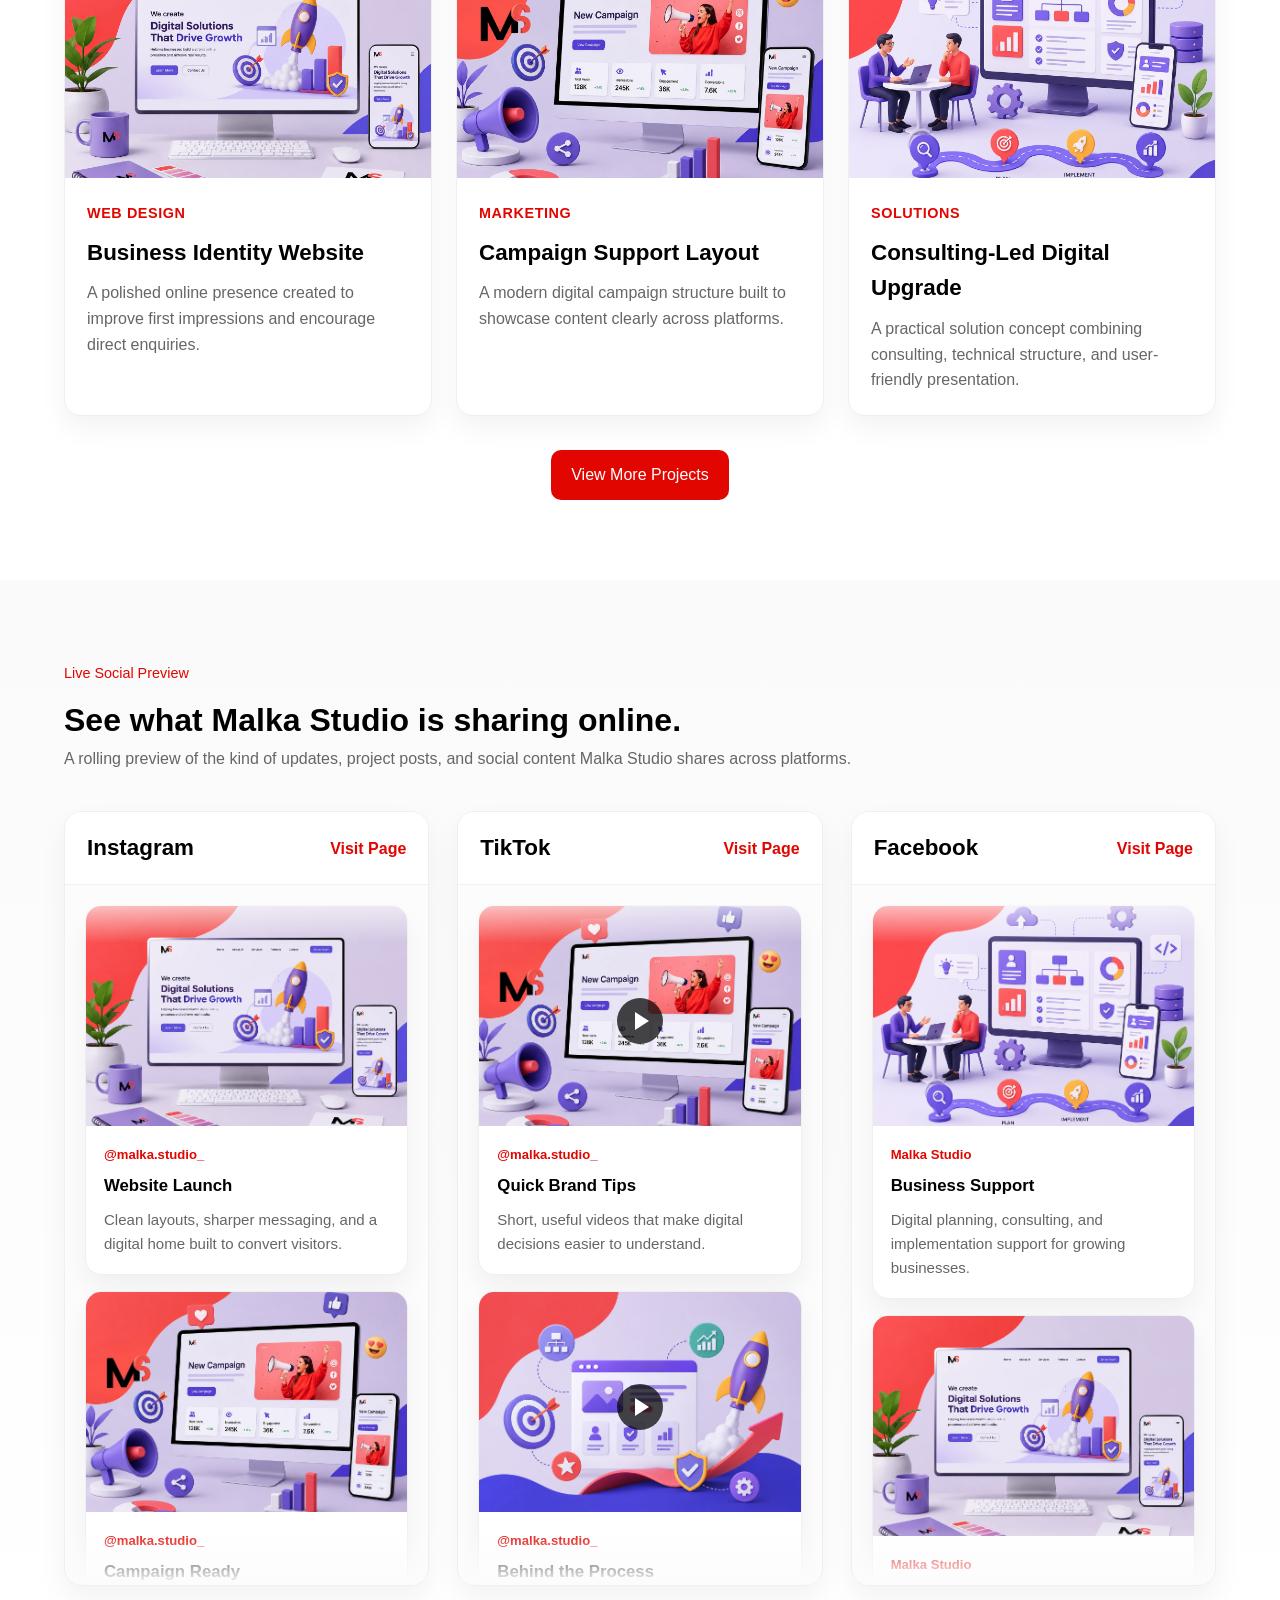
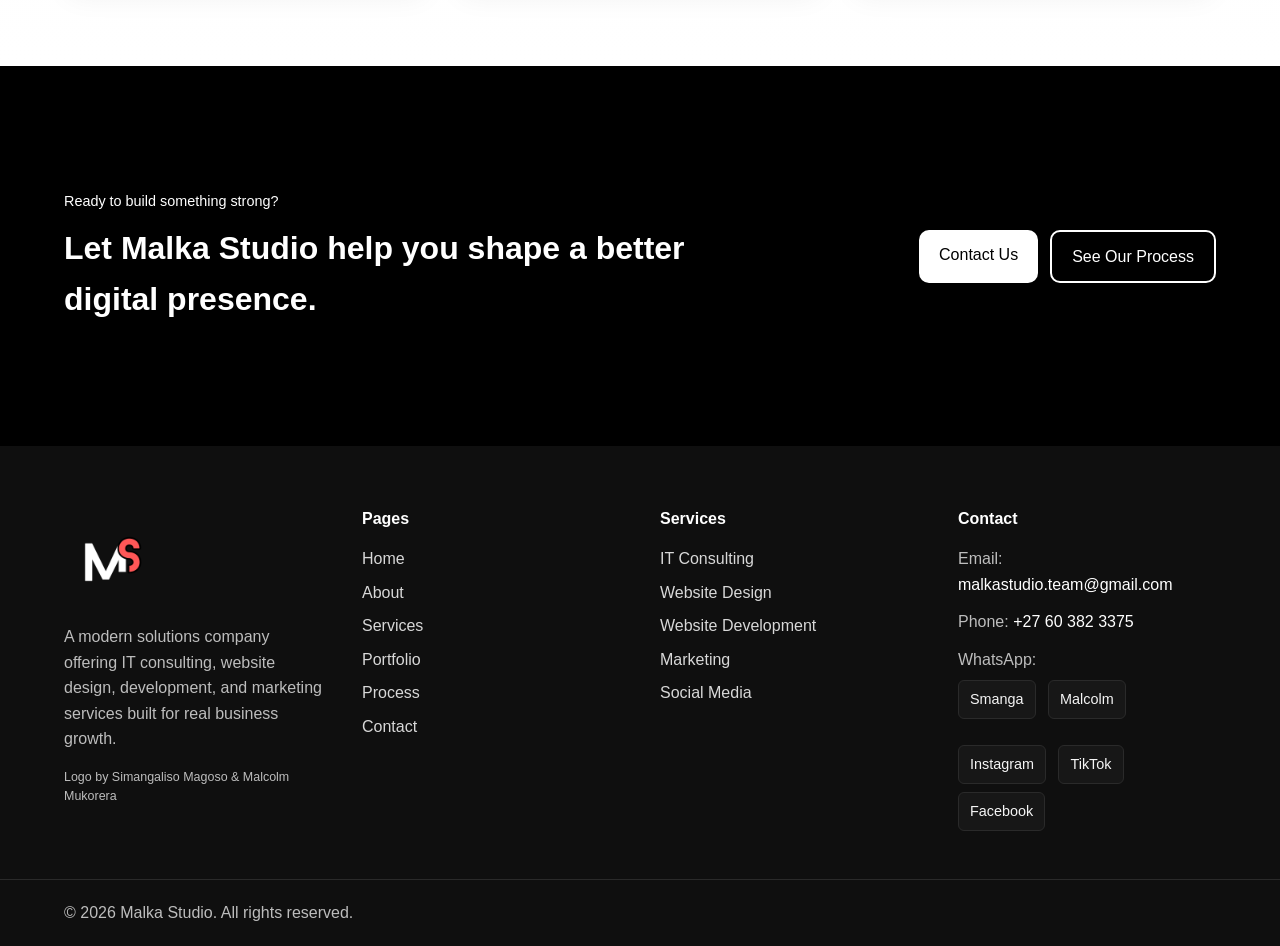
==== commit 7e4a47a7: "services" ====
--- a/index.html
+++ b/index.html
@@ -1,502 +1,597 @@
-<!DOCTYPE html>
-<html lang="en">
-<head>
-  <meta charset="UTF-8" />
-  <meta name="viewport" content="width=device-width, initial-scale=1.0" />
-
-  <title>Malka Studio | IT Consulting, Web Design & Digital Solutions</title>
-  <meta
-    name="description"
-    content="Malka Studio is a modern solutions company offering IT consulting, website design, website development, marketing, and social media marketing services."
-  />
-  <meta
-    name="keywords"
-    content="Malka   Studio, IT consulting, website design, website development, social media marketing, digital solutions"
-  />
-  <meta name="author" content="Malka Studio" />
-
-  <meta property="og:title" content="Malka Studio | Modern Digital Solutions" />
-  <meta
-    property="og:description"
-    content="Professional IT consulting, website design, website development, and marketing solutions for modern businesses."
-  />
-  <meta property="og:type" content="website" />
-<meta property="og:url" content="https://malkastudioza.com/" />
-  <meta property="og:image" content="assets/images/logo-dark.png" />
-
-  <meta name="twitter:card" content="summary_large_image" />
-  <meta name="twitter:title" content="Malka  Studio | Modern Digital Solutions" />
-  <meta
-    name="twitter:description"
-    content="Professional IT consulting, website design, website development, and marketing solutions for modern businesses."
-  />
-
-  <link rel="canonical" href="https://malkastudioza.com/" />
-  <link rel="icon" type="image/x-icon" href="assets/images/favicon.ico" />
-
-  <link rel="stylesheet" href="css/global.css" />
-  <link rel="stylesheet" href="css/home.css" />
-
-<script type="application/ld+json">
-{
-  "@context": "https://schema.org",
-  "@type": "ProfessionalService",
-
-  "name": "Malka Studio",
-  "url": "https://malkastudioza.com/",
-  "logo": "https://malkastudioza.com/assets/images/logo-dark.png",
-  "image": "https://malkastudioza.com/assets/images/logo-dark.png",
-
-  "description": "Malka Studio is a modern IT consulting, website design, website development, and digital marketing solutions company.",
-
-  "telephone": "+27603823375",
-  "email": "malkastudio.team@gmail.com",
-
-  "address": {
-    "@type": "PostalAddress",
-    "addressCountry": "ZA"
-  },
-
-  "areaServed": {
-    "@type": "Country",
-    "name": "South Africa"
-  },
-
-  "sameAs": [
-    "https://www.instagram.com/malka.studio_/"
-  ]
-}
-</script>
-</head>
-<body data-page="home">
-  <!-- Page Loader -->
-
-
-  <!-- Shared Header Loads Here -->
-  <div id="header-placeholder"></div>
-
-  <main>
-    <!-- Hero Section -->
-    <section class="hero section">
-      <div class="container hero-grid">
-        <div class="hero-copy reveal">
-          <p class="eyebrow">Modern digital solutions for modern businesses</p>
-          <h1>We build digital experiences that help businesses grow with confidence.</h1>
-          <p class="lead">
-            Malka Studio delivers IT consulting, website design, website development,
-            and marketing solutions that are clean, modern, and built to convert
-            attention into action.
-          </p>
-
-          <div class="hero-actions">
-            <a href="services.html" class="btn btn-primary">Explore Services</a>
-            <a href="contact.html" class="btn btn-secondary">Start Your Project</a>
-          </div>
-
-          <div class="hero-badges">
-            <span>IT Consulting</span>
-            <span>Web Design</span>
-            <span>Web Development</span>
-            <span>Marketing</span>
-            <span>Social Media</span>
-          </div>
-        </div>
-
-        <div class="hero-visual reveal">
-          <div class="hero-slider">
-            <!-- Replace these local image paths with your own images later -->
-            <img
-              src="assets/images/placeholder-hero-1.png"
-              alt="Malka Studio digital solutions showcase 1"
-              class="slide active"
-              loading="eager"
-            />
-            <img
-              src="assets/images/placeholder-hero-2.png"
-              alt="Malka Studio digital solutions showcase 2"
-              class="slide"
-              loading="lazy"
-            />
-            <img
-              src="assets/images/placeholder-hero-3.png"
-              alt="Malka Studio digital solutions showcase 3"
-              class="slide"
-              loading="lazy"
-            />
-          </div>
-
-          <div class="floating-card card-a">
-            <strong>Creative + Technical</strong>
-            <span>Balanced websites and business solutions</span>
-          </div>
-
-          <div class="floating-card card-b">
-            <strong>Built to Engage</strong>
-            <span>Clean experiences with strong visual flow</span>
-          </div>
-        </div>
-      </div>
-    </section>
-
-    <!-- Intro Strip -->
-    <section class="section intro-strip">
-      <div class="container intro-strip-grid reveal">
-        <div>
-          <p class="section-label">Who we are</p>
-          <h2>A solutions company focused on clarity, design, and growth.</h2>
-        </div>
-        <div>
-          <p>
-            We help businesses improve their digital presence through strategy,
-            design, development, and smart marketing support. Every project is built
-            to look professional, work smoothly, and guide people toward action.
-          </p>
-        </div>
-      </div>
-    </section>
-
-    <!-- Services Preview -->
-    <section class="section services-preview">
-      <div class="container">
-        <div class="section-heading reveal">
-          <p class="section-label">What we do</p>
-          <h2>Services designed to make your business stand out online.</h2>
-        </div>
-
-        <div class="service-cards">
-          <article class="service-card reveal">
-            <img
-              src="assets/images/it-consulting.png"
-              alt="IT consulting service"
-              loading="lazy"
-            />
-            <h3>IT Consulting</h3>
-            <p>
-              Practical digital guidance, business-focused technology advice, and
-              solutions planning that support your next move.
-            </p>
-            <a href="services.html">Learn more</a>
-          </article>
-
-          <article class="service-card reveal">
-            <img
-              src="assets/images/website-design.png"
-              alt="Website design and development service"
-              loading="lazy"
-            />
-            <h3>Website Design & Development</h3>
-            <p>
-              Modern websites that look sharp, load cleanly, and are structured to
-              keep users engaged from the first scroll.
-            </p>
-            <a href="services.html">Learn more</a>
-          </article>
-
-          <article class="service-card reveal">
-            <img
-              src="assets/images/marketing-social-media.png"
-              alt="Marketing and social media service"
-              loading="lazy"
-            />
-            <h3>Marketing & Social Media</h3>
-            <p>
-              Content-driven digital visibility support that helps your business
-              communicate clearly and reach more people online.
-            </p>
-            <a href="services.html">Learn more</a>
-          </article>
-        </div>
-      </div>
-    </section>
-
-    <!-- Why Choose Us -->
-    <section class="section why-us">
-      <div class="container why-grid">
-        <div class="why-image reveal">
-          <img
-            src="assets/images/About-p.png"
-            alt="Team planning creative business solutions"
-            loading="lazy"
-          />
-        </div>
-
-        <div class="why-copy reveal">
-          <p class="section-label">Why choose us</p>
-          <h2>We keep things modern, clear, and focused on real business value.</h2>
-
-          <div class="feature-list">
-            <div>
-              <h3>Clean user journeys</h3>
-              <p>
-                We structure content so visitors stay interested without feeling
-                overloaded.
-              </p>
-            </div>
-
-            <div>
-              <h3>Strong brand presentation</h3>
-              <p>
-                We combine visuals, layout, and messaging to help your business look
-                established and trustworthy.
-              </p>
-            </div>
-
-            <div>
-              <h3>Built for growth</h3>
-              <p>
-                Our websites are prepared for future upgrades, content expansion, and
-                stronger digital campaigns.
-              </p>
-            </div>
-          </div>
-        </div>
-      </div>
-    </section>
-
-    <!-- Stats -->
-    <section class="section stats-section">
-      <div class="container">
-        <div class="stats-grid reveal">
-          <div class="stat-box">
-            <span class="counter" data-target="100">0</span>
-            <p>Ideas crafted with purpose</p>
-          </div>
-
-          <div class="stat-box">
-            <span class="counter" data-target="24">0</span>
-            <p>Hours of digital visibility</p>
-          </div>
-
-          <div class="stat-box">
-            <span class="counter" data-target="6">0</span>
-            <p>Core solution areas</p>
-          </div>
-
-          <div class="stat-box">
-            <span class="counter" data-target="2">0</span>
-            <p>Direct WhatsApp contacts</p>
-          </div>
-        </div>
-      </div>
-    </section>
-
-    <!-- Portfolio Preview -->
-    <section class="section portfolio-preview">
-      <div class="container">
-        <div class="section-heading reveal">
-          <p class="section-label">Featured work</p>
-          <h2>A visual look at how your next project could be presented.</h2>
-        </div>
-
-        <div class="portfolio-grid">
-          <article class="project-card reveal">
-            <img
-              src="assets/images/website-1.png"
-              alt="Business website project preview"
-              loading="lazy"
-            />
-            <div class="project-content">
-              <span>Web Design</span>
-              <h3>Business Identity Website</h3>
-              <p>
-                A polished online presence created to improve first impressions and
-                encourage direct enquiries.
-              </p>
-            </div>
-          </article>
-
-          <article class="project-card reveal">
-            <img
-              src="assets/images/marketing.png"
-              alt="Marketing campaign project preview"
-              loading="lazy"
-            />
-            <div class="project-content">
-              <span>Marketing</span>
-              <h3>Campaign Support Layout</h3>
-              <p>
-                A modern digital campaign structure built to showcase content clearly
-                across platforms.
-              </p>
-            </div>
-          </article>
-
-          <article class="project-card reveal">
-            <img
-              src="assets/images/consultant.png"
-              alt="IT consulting project preview"
-              loading="lazy"
-            />
-            <div class="project-content">
-              <span>Solutions</span>
-              <h3>Consulting-Led Digital Upgrade</h3>
-              <p>
-                A practical solution concept combining consulting, technical
-                structure, and user-friendly presentation.
-              </p>
-            </div>
-          </article>
-        </div>
-
-        <div class="section-cta reveal">
-          <a href="portfolio.html" class="btn btn-primary">View More Projects</a>
-        </div>
-      </div>
-    </section>
-
-    <!-- Social Media Preview -->
-  <section class="section social-live-section">
-  <div class="container">
-    <div class="section-heading reveal">
-      <p class="section-label">Live Social Preview</p>
-      <h2>See what Malka Studio is sharing online.</h2>
-      <p>
-        Real preview windows for your social platforms. Replace the placeholder links
-        and IDs below with your actual content.
-      </p>
-    </div>
-
-    <div class="social-live-grid">
-
-      <!-- Instagram Preview Window -->
-      <article class="social-window reveal">
-        <div class="social-window-header">
-          <h3>Instagram</h3>
-          <a href="https://www.instagram.com/malka.studio_/" target="_blank" rel="noopener noreferrer">Visit Page</a>
-        </div>
-
-        <div class="social-window-body instagram-preview-list">
-          <!-- Replace these blockquotes with real Instagram embed code -->
-          <blockquote
-            class="instagram-media"
-            data-instgrm-permalink="https://www.instagram.com/p/YOUR_POST_ID_1/"
-            data-instgrm-version="14"
-            style="background:#FFF; border:0; border-radius:12px; margin:0 auto 18px; max-width:540px; min-width:326px; width:100%;"
-          ></blockquote>
-
-          <blockquote
-            class="instagram-media"
-            data-instgrm-permalink="https://www.instagram.com/p/YOUR_POST_ID_2/"
-            data-instgrm-version="14"
-            style="background:#FFF; border:0; border-radius:12px; margin:0 auto; max-width:540px; min-width:326px; width:100%;"
-          ></blockquote>
-        </div>
-      </article>
-
-      <!-- TikTok Preview Window -->
-      <article class="social-window reveal">
-        <div class="social-window-header">
-          <h3>TikTok</h3>
-          <a href="YOUR_TIKTOK_LINK" target="_blank" rel="noopener noreferrer">Visit Page</a>
-        </div>
-
-        <div class="social-window-body tiktok-preview-list">
-          <!-- Replace video IDs and usernames -->
-          <blockquote
-            class="tiktok-embed"
-            cite="https://www.tiktok.com/@YOUR_USERNAME/video/YOUR_VIDEO_ID_1"
-            data-video-id="YOUR_VIDEO_ID_1"
-            style="max-width: 605px; min-width: 325px;"
-          >
-            <section></section>
-          </blockquote>
-
-          <blockquote
-            class="tiktok-embed"
-            cite="https://www.tiktok.com/@YOUR_USERNAME/video/YOUR_VIDEO_ID_2"
-            data-video-id="YOUR_VIDEO_ID_2"
-            style="max-width: 605px; min-width: 325px;"
-          >
-            <section></section>
-          </blockquote>
-        </div>
-      </article>
-
-      <!-- Facebook Preview Window -->
-      <article class="social-window reveal">
-        <div class="social-window-header">
-          <h3>Facebook</h3>
-          <a href="YOUR_FACEBOOK_LINK" target="_blank" rel="noopener noreferrer">Visit Page</a>
-        </div>
-
-        <div class="social-window-body facebook-preview-wrap">
-          <div
-            class="fb-page"
-            data-href="YOUR_FACEBOOK_LINK"
-            data-tabs="timeline"
-            data-width="500"
-            data-height="700"
-            data-small-header="false"
-            data-adapt-container-width="true"
-            data-hide-cover="false"
-            data-show-facepile="true"
-          >
-            <blockquote cite="YOUR_FACEBOOK_LINK" class="fb-xfbml-parse-ignore">
-              <a href="YOUR_FACEBOOK_LINK">Malka Studio on Facebook</a>
-            </blockquote>
-          </div>
-        </div>
-      </article>
-
-    </div>
-  </div>
-</section>
-
-<!-- Instagram embed script -->
-<script async src="https://www.instagram.com/embed.js"></script>
-
-<!-- TikTok embed script -->
-<script async src="https://www.tiktok.com/embed.js"></script>
-
-<!-- Facebook SDK -->
-<div id="fb-root"></div>
-<script async defer crossorigin="anonymous"
-  src="https://connect.facebook.net/en_US/sdk.js#xfbml=1&version=v25.0">
-</script>
-
-    <!-- CTA Banner -->
-    <section class="section cta-banner">
-      <div class="container cta-banner-inner reveal">
-        <div>
-          <p class="section-label light">Ready to build something strong?</p>
-          <h2>Let Malka Studio help you shape a better digital presence.</h2>
-        </div>
-
-        <div class="cta-actions">
-          <a href="contact.html" class="btn btn-light">Contact Us</a>
-          <a href="process.html" class="btn btn-outline-light">See Our Process</a>
-        </div>
-      </div>
-    </section>
-  </main>
-
-  <!-- Shared Footer Loads Here -->
-  <div id="footer-placeholder"></div>
-
-  <!-- Back To Top -->
-  <button id="backToTop" class="back-to-top" aria-label="Back to top">↑</button>
-
-  <!-- WhatsApp Floating Widget -->
-  <div class="whatsapp-widget">
-    <button
-      id="whatsappToggle"
-      class="whatsapp-toggle"
-      aria-label="Open WhatsApp contact options"
-    >
-      <span>WhatsApp</span>
-    </button>
-
-    <div id="whatsappMenu" class="whatsapp-menu">
-      <!-- Replace these placeholders with actual WhatsApp numbers -->
-      <a href="https://wa.me/+27810630088" target="_blank" rel="noopener noreferrer">
-        Chat with Smanga
-      </a>
-      <a href="https://wa.me/+27603823375" target="_blank" rel="noopener noreferrer">
-        Chat with Malcolm
-      </a>
-    </div>
-  </div>
-
-  <script src="assets/js/main.js"></script>
-</body>
-</html>+<!DOCTYPE html>
+<html lang="en">
+<head>
+  <meta charset="UTF-8" />
+  <meta name="viewport" content="width=device-width, initial-scale=1.0" />
+  <base href="/" />
+
+  <title>Malka Studio | IT Consulting, Web Design & Digital Solutions</title>
+  <meta
+    name="description"
+    content="Malka Studio is a modern solutions company offering IT consulting, website design, website development, marketing, and social media marketing services."
+  />
+  <meta
+    name="keywords"
+    content="Malka   Studio, IT consulting, website design, website development, social media marketing, digital solutions"
+  />
+  <meta name="author" content="Malka Studio" />
+
+  <meta property="og:title" content="Malka Studio | Modern Digital Solutions" />
+  <meta
+    property="og:description"
+    content="Professional IT consulting, website design, website development, and marketing solutions for modern businesses."
+  />
+  <meta property="og:type" content="website" />
+<meta property="og:url" content="https://malkastudioza.com/" />
+  <meta property="og:image" content="assets/images/logo-dark.webp" />
+
+  <meta name="twitter:card" content="summary_large_image" />
+  <meta name="twitter:title" content="Malka  Studio | Modern Digital Solutions" />
+  <meta
+    name="twitter:description"
+    content="Professional IT consulting, website design, website development, and marketing solutions for modern businesses."
+  />
+
+  <link rel="canonical" href="https://malkastudioza.com/" />
+  <link rel="icon" type="image/png" sizes="32x32" href="assets/images/favicon-32.png" />
+  <link rel="icon" type="image/png" sizes="192x192" href="assets/images/favicon-192.png" />
+  <link rel="apple-touch-icon" sizes="180x180" href="assets/images/apple-touch-icon.png" />
+  <link rel="shortcut icon" href="assets/images/favicon.ico" />
+
+  <link rel="stylesheet" href="css/global.css" />
+  <link rel="stylesheet" href="css/home.css" />
+
+<script type="application/ld+json">
+{
+  "@context": "https://schema.org",
+  "@type": "ProfessionalService",
+
+  "name": "Malka Studio",
+  "url": "https://malkastudioza.com/",
+  "logo": "https://malkastudioza.com/assets/images/logo-dark.webp",
+  "image": "https://malkastudioza.com/assets/images/logo-dark.webp",
+
+  "description": "Malka Studio is a modern IT consulting, website design, website development, and digital marketing solutions company.",
+
+  "telephone": "+27603823375",
+  "email": "malkastudio.team@gmail.com",
+
+  "address": {
+    "@type": "PostalAddress",
+    "addressCountry": "ZA"
+  },
+
+  "areaServed": {
+    "@type": "Country",
+    "name": "South Africa"
+  },
+
+  "sameAs": [
+    "https://www.instagram.com/malka.studio_/"
+  ]
+}
+</script>
+</head>
+<body data-page="home">
+  <!-- Page Loader -->
+
+
+  <!-- Shared Header Loads Here -->
+  <div id="header-placeholder"></div>
+
+  <main>
+    <!-- Hero Section -->
+    <section class="hero section">
+      <div class="container hero-grid">
+        <div class="hero-copy reveal">
+          <p class="eyebrow">Modern digital solutions for modern businesses</p>
+          <h1>We build digital experiences that help businesses grow with confidence.</h1>
+          <p class="lead">
+            Malka Studio delivers IT consulting, website design, website development,
+            and marketing solutions that are clean, modern, and built to convert
+            attention into action.
+          </p>
+
+          <div class="hero-actions">
+            <a href="/services" class="btn btn-primary">Explore Services</a>
+            <a href="/contact" class="btn btn-secondary">Start Your Project</a>
+          </div>
+
+          <div class="hero-badges">
+            <span>IT Consulting</span>
+            <span>Web Design</span>
+            <span>Web Development</span>
+            <span>Marketing</span>
+            <span>Social Media</span>
+          </div>
+        </div>
+
+        <div class="hero-visual reveal">
+          <div class="hero-slider">
+            <!-- Replace these local image paths with your own images later -->
+            <img
+              src="assets/images/placeholder-hero-1.png"
+              alt="Malka Studio digital solutions showcase 1"
+              class="slide active"
+              loading="eager"
+            />
+            <img
+              src="assets/images/placeholder-hero-2.webp"
+              alt="Malka Studio digital solutions showcase 2"
+              class="slide"
+              loading="lazy"
+            />
+            <img
+              src="assets/images/placeholder-hero-3.webp"
+              alt="Malka Studio digital solutions showcase 3"
+              class="slide"
+              loading="lazy"
+            />
+          </div>
+
+          <div class="floating-card card-a">
+            <strong>Creative + Technical</strong>
+            <span>Balanced websites and business solutions</span>
+          </div>
+
+          <div class="floating-card card-b">
+            <strong>Built to Engage</strong>
+            <span>Clean experiences with strong visual flow</span>
+          </div>
+        </div>
+      </div>
+    </section>
+
+    <!-- Intro Strip -->
+    <section class="section intro-strip">
+      <div class="container intro-strip-grid reveal">
+        <div>
+          <p class="section-label">Who we are</p>
+          <h2>A solutions company focused on clarity, design, and growth.</h2>
+        </div>
+        <div>
+          <p>
+            We help businesses improve their digital presence through strategy,
+            design, development, and smart marketing support. Every project is built
+            to look professional, work smoothly, and guide people toward action.
+          </p>
+        </div>
+      </div>
+    </section>
+
+    <!-- Services Preview -->
+    <section class="section services-preview">
+      <div class="container">
+        <div class="section-heading reveal">
+          <p class="section-label">What we do</p>
+          <h2>Services designed to make your business stand out online.</h2>
+        </div>
+
+        <div class="service-cards">
+          <article class="service-card reveal">
+            <img
+              src="assets/images/consultant.webp"
+              alt="IT consulting service"
+              loading="lazy"
+            />
+            <h3>IT Consulting</h3>
+            <p>
+              Practical digital guidance, business-focused technology advice, and
+              solutions planning that support your next move.
+            </p>
+            <a href="/services">Learn more</a>
+          </article>
+
+          <article class="service-card reveal">
+            <img
+              src="assets/images/website-1.webp"
+              alt="Website design and development service"
+              loading="lazy"
+            />
+            <h3>Website Design & Development</h3>
+            <p>
+              Modern websites that look sharp, load cleanly, and are structured to
+              keep users engaged from the first scroll.
+            </p>
+            <a href="/services">Learn more</a>
+          </article>
+
+          <article class="service-card reveal">
+            <img
+              src="assets/images/marketing.webp"
+              alt="Marketing and social media service"
+              loading="lazy"
+            />
+            <h3>Marketing & Social Media</h3>
+            <p>
+              Content-driven digital visibility support that helps your business
+              communicate clearly and reach more people online.
+            </p>
+            <a href="/services">Learn more</a>
+          </article>
+        </div>
+      </div>
+    </section>
+
+    <!-- Why Choose Us -->
+    <section class="section why-us">
+      <div class="container why-grid">
+        <div class="why-image reveal">
+          <img
+            src="assets/images/About-p.webp"
+            alt="Team planning creative business solutions"
+            loading="lazy"
+          />
+        </div>
+
+        <div class="why-copy reveal">
+          <p class="section-label">Why choose us</p>
+          <h2>We keep things modern, clear, and focused on real business value.</h2>
+
+          <div class="feature-list">
+            <div>
+              <h3>Clean user journeys</h3>
+              <p>
+                We structure content so visitors stay interested without feeling
+                overloaded.
+              </p>
+            </div>
+
+            <div>
+              <h3>Strong brand presentation</h3>
+              <p>
+                We combine visuals, layout, and messaging to help your business look
+                established and trustworthy.
+              </p>
+            </div>
+
+            <div>
+              <h3>Built for growth</h3>
+              <p>
+                Our websites are prepared for future upgrades, content expansion, and
+                stronger digital campaigns.
+              </p>
+            </div>
+          </div>
+        </div>
+      </div>
+    </section>
+
+    <!-- Stats -->
+    <section class="section stats-section">
+      <div class="container">
+        <div class="stats-grid reveal">
+          <div class="stat-box">
+            <span class="counter" data-target="100">0</span>
+            <p>Ideas crafted with purpose</p>
+          </div>
+
+          <div class="stat-box">
+            <span class="counter" data-target="24">0</span>
+            <p>Hours of digital visibility</p>
+          </div>
+
+          <div class="stat-box">
+            <span class="counter" data-target="6">0</span>
+            <p>Core solution areas</p>
+          </div>
+
+          <div class="stat-box">
+            <span class="counter" data-target="2">0</span>
+            <p>Direct WhatsApp contacts</p>
+          </div>
+        </div>
+      </div>
+    </section>
+
+    <!-- Portfolio Preview -->
+    <section class="section portfolio-preview">
+      <div class="container">
+        <div class="section-heading reveal">
+          <p class="section-label">Featured work</p>
+          <h2>A visual look at how your next project could be presented.</h2>
+        </div>
+
+        <div class="portfolio-grid">
+          <article class="project-card reveal">
+            <img
+              src="assets/images/website-1.webp"
+              alt="Business website project preview"
+              loading="lazy"
+            />
+            <div class="project-content">
+              <span>Web Design</span>
+              <h3>Business Identity Website</h3>
+              <p>
+                A polished online presence created to improve first impressions and
+                encourage direct enquiries.
+              </p>
+            </div>
+          </article>
+
+          <article class="project-card reveal">
+            <img
+              src="assets/images/marketing.webp"
+              alt="Marketing campaign project preview"
+              loading="lazy"
+            />
+            <div class="project-content">
+              <span>Marketing</span>
+              <h3>Campaign Support Layout</h3>
+              <p>
+                A modern digital campaign structure built to showcase content clearly
+                across platforms.
+              </p>
+            </div>
+          </article>
+
+          <article class="project-card reveal">
+            <img
+              src="assets/images/consultant.webp"
+              alt="IT consulting project preview"
+              loading="lazy"
+            />
+            <div class="project-content">
+              <span>Solutions</span>
+              <h3>Consulting-Led Digital Upgrade</h3>
+              <p>
+                A practical solution concept combining consulting, technical
+                structure, and user-friendly presentation.
+              </p>
+            </div>
+          </article>
+        </div>
+
+        <div class="section-cta reveal">
+          <a href="/portfolio" class="btn btn-primary">View More Projects</a>
+        </div>
+      </div>
+    </section>
+
+    <!-- Social Media Preview -->
+  <section class="section social-live-section">
+  <div class="container">
+    <div class="section-heading reveal">
+      <p class="section-label">Live Social Preview</p>
+      <h2>See what Malka Studio is sharing online.</h2>
+      <p>
+        A rolling preview of the kind of updates, project posts, and social content
+        Malka Studio shares across platforms.
+      </p>
+    </div>
+
+    <div class="social-live-grid">
+
+      <!-- Instagram Preview Window -->
+      <article class="social-window reveal">
+        <div class="social-window-header">
+          <h3>Instagram</h3>
+          <a href="https://www.instagram.com/malka.studio_/" target="_blank" rel="noopener noreferrer">Visit Page</a>
+        </div>
+
+        <div class="social-window-body social-preview-feed">
+          <div class="social-post-track instagram-track">
+            <article class="social-post-card">
+              <img src="assets/images/website-1.webp" alt="Website launch preview" loading="lazy" />
+              <div>
+                <span>@malka.studio_</span>
+                <h4>Website Launch</h4>
+                <p>Clean layouts, sharper messaging, and a digital home built to convert visitors.</p>
+              </div>
+            </article>
+            <article class="social-post-card">
+              <img src="assets/images/marketing.webp" alt="Marketing campaign preview" loading="lazy" />
+              <div>
+                <span>@malka.studio_</span>
+                <h4>Campaign Ready</h4>
+                <p>Content ideas shaped for visibility across Instagram, TikTok, and Facebook.</p>
+              </div>
+            </article>
+            <article class="social-post-card">
+              <img src="assets/images/consultant.webp" alt="Consulting work preview" loading="lazy" />
+              <div>
+                <span>@malka.studio_</span>
+                <h4>Digital Strategy</h4>
+                <p>Practical tech guidance for brands that want smoother online systems.</p>
+              </div>
+            </article>
+            <article class="social-post-card" aria-hidden="true">
+              <img src="assets/images/website-1.webp" alt="" loading="lazy" />
+              <div>
+                <span>@malka.studio_</span>
+                <h4>Website Launch</h4>
+                <p>Clean layouts, sharper messaging, and a digital home built to convert visitors.</p>
+              </div>
+            </article>
+            <article class="social-post-card" aria-hidden="true">
+              <img src="assets/images/marketing.webp" alt="" loading="lazy" />
+              <div>
+                <span>@malka.studio_</span>
+                <h4>Campaign Ready</h4>
+                <p>Content ideas shaped for visibility across Instagram, TikTok, and Facebook.</p>
+              </div>
+            </article>
+            <article class="social-post-card" aria-hidden="true">
+              <img src="assets/images/consultant.webp" alt="" loading="lazy" />
+              <div>
+                <span>@malka.studio_</span>
+                <h4>Digital Strategy</h4>
+                <p>Practical tech guidance for brands that want smoother online systems.</p>
+              </div>
+            </article>
+          </div>
+        </div>
+      </article>
+
+      <!-- TikTok Preview Window -->
+      <article class="social-window reveal">
+        <div class="social-window-header">
+          <h3>TikTok</h3>
+          <a href="https://www.tiktok.com/@malka.studio_" target="_blank" rel="noopener noreferrer">Visit Page</a>
+        </div>
+
+        <div class="social-window-body social-preview-feed">
+          <div class="social-post-track tiktok-track">
+            <article class="social-post-card video-style">
+              <img src="assets/images/marketing.webp" alt="Short-form marketing video preview" loading="lazy" />
+              <div>
+                <span>@malka.studio_</span>
+                <h4>Quick Brand Tips</h4>
+                <p>Short, useful videos that make digital decisions easier to understand.</p>
+              </div>
+            </article>
+            <article class="social-post-card video-style">
+              <img src="assets/images/About-p.webp" alt="Studio process video preview" loading="lazy" />
+              <div>
+                <span>@malka.studio_</span>
+                <h4>Behind the Process</h4>
+                <p>A look at how we shape service ideas into polished client experiences.</p>
+              </div>
+            </article>
+            <article class="social-post-card video-style">
+              <img src="assets/images/about-pic.webp" alt="Business solution video preview" loading="lazy" />
+              <div>
+                <span>@malka.studio_</span>
+                <h4>Design Breakdowns</h4>
+                <p>Simple before-and-after thinking for stronger websites and content.</p>
+              </div>
+            </article>
+            <article class="social-post-card video-style" aria-hidden="true">
+              <img src="assets/images/marketing.webp" alt="" loading="lazy" />
+              <div>
+                <span>@malka.studio_</span>
+                <h4>Quick Brand Tips</h4>
+                <p>Short, useful videos that make digital decisions easier to understand.</p>
+              </div>
+            </article>
+            <article class="social-post-card video-style" aria-hidden="true">
+              <img src="assets/images/About-p.webp" alt="" loading="lazy" />
+              <div>
+                <span>@malka.studio_</span>
+                <h4>Behind the Process</h4>
+                <p>A look at how we shape service ideas into polished client experiences.</p>
+              </div>
+            </article>
+            <article class="social-post-card video-style" aria-hidden="true">
+              <img src="assets/images/about-pic.webp" alt="" loading="lazy" />
+              <div>
+                <span>@malka.studio_</span>
+                <h4>Design Breakdowns</h4>
+                <p>Simple before-and-after thinking for stronger websites and content.</p>
+              </div>
+            </article>
+          </div>
+        </div>
+      </article>
+
+      <!-- Facebook Preview Window -->
+      <article class="social-window reveal">
+        <div class="social-window-header">
+          <h3>Facebook</h3>
+          <a href="https://www.facebook.com/malkastudio" target="_blank" rel="noopener noreferrer">Visit Page</a>
+        </div>
+
+        <div class="social-window-body social-preview-feed">
+          <div class="social-post-track facebook-track">
+            <article class="social-post-card">
+              <img src="assets/images/consultant.webp" alt="Business consulting Facebook post preview" loading="lazy" />
+              <div>
+                <span>Malka Studio</span>
+                <h4>Business Support</h4>
+                <p>Digital planning, consulting, and implementation support for growing businesses.</p>
+              </div>
+            </article>
+            <article class="social-post-card">
+              <img src="assets/images/website-1.webp" alt="Website design Facebook post preview" loading="lazy" />
+              <div>
+                <span>Malka Studio</span>
+                <h4>New Website Concepts</h4>
+                <p>Fresh layouts designed to help brands look trusted from the first click.</p>
+              </div>
+            </article>
+            <article class="social-post-card">
+              <img src="assets/images/marketing.webp" alt="Marketing Facebook post preview" loading="lazy" />
+              <div>
+                <span>Malka Studio</span>
+                <h4>Marketing Momentum</h4>
+                <p>Consistent content planning for businesses that want to stay visible.</p>
+              </div>
+            </article>
+            <article class="social-post-card" aria-hidden="true">
+              <img src="assets/images/consultant.webp" alt="" loading="lazy" />
+              <div>
+                <span>Malka Studio</span>
+                <h4>Business Support</h4>
+                <p>Digital planning, consulting, and implementation support for growing businesses.</p>
+              </div>
+            </article>
+            <article class="social-post-card" aria-hidden="true">
+              <img src="assets/images/website-1.webp" alt="" loading="lazy" />
+              <div>
+                <span>Malka Studio</span>
+                <h4>New Website Concepts</h4>
+                <p>Fresh layouts designed to help brands look trusted from the first click.</p>
+              </div>
+            </article>
+            <article class="social-post-card" aria-hidden="true">
+              <img src="assets/images/marketing.webp" alt="" loading="lazy" />
+              <div>
+                <span>Malka Studio</span>
+                <h4>Marketing Momentum</h4>
+                <p>Consistent content planning for businesses that want to stay visible.</p>
+              </div>
+            </article>
+          </div>
+        </div>
+      </article>
+
+    </div>
+  </div>
+</section>
+
+    <!-- CTA Banner -->
+    <section class="section cta-banner">
+      <div class="container cta-banner-inner reveal">
+        <div>
+          <p class="section-label light">Ready to build something strong?</p>
+          <h2>Let Malka Studio help you shape a better digital presence.</h2>
+        </div>
+
+        <div class="cta-actions">
+          <a href="/contact" class="btn btn-light">Contact Us</a>
+          <a href="/process" class="btn btn-outline-light">See Our Process</a>
+        </div>
+      </div>
+    </section>
+  </main>
+
+  <!-- Shared Footer Loads Here -->
+  <div id="footer-placeholder"></div>
+
+  <!-- Back To Top -->
+  <button id="backToTop" class="back-to-top" aria-label="Back to top">↑</button>
+
+  <!-- WhatsApp Floating Widget -->
+  <div class="whatsapp-widget">
+    <button
+      id="whatsappToggle"
+      class="whatsapp-toggle"
+      aria-label="Open WhatsApp contact options"
+    >
+      <span>WhatsApp</span>
+    </button>
+
+    <div id="whatsappMenu" class="whatsapp-menu">
+      <!-- Replace these placeholders with actual WhatsApp numbers -->
+      <a href="https://wa.me/+27810630088" target="_blank" rel="noopener noreferrer">
+        Chat with Smanga
+      </a>
+      <a href="https://wa.me/+27603823375" target="_blank" rel="noopener noreferrer">
+        Chat with Malcolm
+      </a>
+    </div>
+  </div>
+
+  <script src="assets/js/main.js"></script>
+</body>
+</html>
--- a/css/global.css
+++ b/css/global.css
@@ -1,11 +1,14 @@
+/* =========================================
+   GLOBAL STYLES
+========================================= */
+
 /* ================================
    ROOT VARIABLES
 ================================ */
 :root {
-  --color-primary: #e10600; /* red */
+  --color-primary: #e10600;
   --color-black: #000000;
   --color-white: #ffffff;
-
   --color-text: #1a1a1a;
   --color-muted: #666666;
 
@@ -19,7 +22,7 @@
 }
 
 /* ================================
-   RESET
+   RESET & BASE
 ================================ */
 *,
 *::before,
@@ -33,21 +36,38 @@
   scroll-behavior: smooth;
 }
 
-/* ================================
-   CONTAINER
-================================ */
+body {
+  padding-top: 70px;
+  background: var(--color-white);
+  color: var(--color-text);
+  font-family: Arial, Helvetica, sans-serif;
+  line-height: 1.6;
+}
+
+body.nav-open {
+  overflow: hidden;
+}
+
 .container {
   width: 90%;
   max-width: var(--container-width);
   margin: 0 auto;
 }
 
+#header-placeholder {
+  position: relative;
+  z-index: 9999;
+}
+
 /* ================================
    TYPOGRAPHY
 ================================ */
-h1, h2, h3, h4 {
+h1,
+h2,
+h3,
+h4 {
+  color: var(--color-black);
   font-weight: 600;
-  color: var(--color-black);
 }
 
 h1 {
@@ -68,8 +88,8 @@
 }
 
 .lead {
+  margin-top: 10px;
   font-size: 1.1rem;
-  margin-top: 10px;
 }
 
 /* ================================
@@ -80,10 +100,10 @@
 }
 
 .section-label {
+  display: inline-block;
+  margin-bottom: 10px;
   color: var(--color-primary);
   font-size: 0.9rem;
-  margin-bottom: 10px;
-  display: inline-block;
 }
 
 .section-label.light {
@@ -101,14 +121,14 @@
   display: inline-block;
   padding: 12px 20px;
   border-radius: var(--radius-md);
+  font-weight: 500;
   text-decoration: none;
   transition: var(--transition);
-  font-weight: 500;
 }
 
 .btn-primary {
   background: var(--color-primary);
-  color: white;
+  color: var(--color-white);
 }
 
 .btn-primary:hover {
@@ -122,49 +142,36 @@
 
 .btn-secondary:hover {
   background: var(--color-black);
-  color: white;
+  color: var(--color-white);
 }
 
 .btn-light {
-  background: white;
-  color: black;
+  background: var(--color-white);
+  color: var(--color-black);
 }
 
 .btn-outline-light {
-  border: 2px solid white;
-  color: white;
+  border: 2px solid var(--color-white);
+  color: var(--color-white);
 }
 
 .btn-outline-light:hover {
-  background: white;
-  color: black;
-}
-
-body {
-  font-family: Arial, Helvetica, sans-serif;
   background: var(--color-white);
-  color: var(--color-text);
-  line-height: 1.6;
-  padding-top: 70px;
-}
-
-#header-placeholder {
-  position: relative;
-  z-index: 9999;
-}
-
-/* ================================
-   FIXED HEADER
+  color: var(--color-black);
+}
+
+/* ================================
+   HEADER
 ================================ */
 .site-header {
   position: fixed;
   top: 0;
   left: 0;
+  z-index: 9999;
   width: 100%;
   height: 70px;
+  border-bottom: 1px solid #eeeeee;
   background: #ffffff;
-  z-index: 9999;
-  border-bottom: 1px solid #eee;
   box-shadow: 0 8px 24px rgba(0, 0, 0, 0.04);
 }
 
@@ -182,9 +189,9 @@
 }
 
 .logo-image {
+  display: block;
   width: 80px;
   height: auto;
-  display: block;
 }
 
 /* ================================
@@ -197,22 +204,23 @@
 }
 
 .nav-links a {
+  color: var(--color-black);
   text-decoration: none;
-  color: var(--color-black);
   transition: var(--transition);
 }
 
 .nav-links a:hover,
-.nav-links a.active {
+.nav-links a.active,
+.mobile-nav a.active {
   color: var(--color-primary);
   font-weight: 700;
 }
 
 .nav-cta {
-  background: var(--color-primary);
-  color: white !important;
   padding: 8px 14px;
   border-radius: var(--radius-sm);
+  background: var(--color-primary);
+  color: var(--color-white) !important;
 }
 
 .nav-cta:hover {
@@ -220,23 +228,23 @@
 }
 
 /* ================================
-   MOBILE TOGGLE
+   MOBILE NAV
 ================================ */
 .nav-toggle {
+  z-index: 10001;
   display: none;
   flex-direction: column;
   gap: 5px;
+  border: none;
   background: none;
-  border: none;
   cursor: pointer;
-  z-index: 10001;
 }
 
 .nav-toggle span {
   width: 26px;
   height: 3px;
+  border-radius: 999px;
   background: var(--color-black);
-  border-radius: 999px;
   transition: 0.3s ease;
 }
 
@@ -252,32 +260,30 @@
   transform: rotate(-45deg) translate(6px, -6px);
 }
 
-/* ================================
-   PREMIUM MOBILE NAV
-================================ */
 .mobile-nav {
   position: fixed;
   top: 0;
   right: 0;
+  z-index: 10000;
+  display: flex;
+  flex-direction: column;
+  justify-content: space-between;
   width: min(88%, 420px);
   height: 100vh;
+  padding: 24px;
   background: #ffffff;
-  z-index: 10000;
-  padding: 24px;
-  display: flex;
-  flex-direction: column;
-  justify-content: space-between;
-  transform: translateX(110%);
   opacity: 0;
   visibility: hidden;
+  transform: translateX(110%);
   transition: 0.35s ease;
   box-shadow: -20px 0 50px rgba(0, 0, 0, 0.12);
 }
 
 .mobile-nav.open {
-  transform: translateX(0);
+  display: block;
   opacity: 1;
   visibility: visible;
+  transform: translateX(0);
 }
 
 .mobile-nav-header {
@@ -288,9 +294,9 @@
 }
 
 .mobile-logo-image {
+  display: block;
   width: 90px;
   height: auto;
-  display: block;
 }
 
 .nav-close {
@@ -312,17 +318,17 @@
 }
 
 .mobile-nav ul {
-  list-style: none;
   display: flex;
   flex-direction: column;
   gap: 22px;
+  list-style: none;
 }
 
 .mobile-nav ul li a {
+  color: var(--color-black);
   font-size: 1.4rem;
   font-weight: 700;
   text-decoration: none;
-  color: var(--color-black);
   transition: var(--transition);
 }
 
@@ -332,13 +338,13 @@
 }
 
 .mobile-nav-extra {
-  border-top: 1px solid #eee;
   padding-top: 20px;
+  border-top: 1px solid #eeeeee;
 }
 
 .mobile-nav-extra p {
+  margin-bottom: 15px;
   font-size: 0.95rem;
-  margin-bottom: 15px;
 }
 
 .mobile-socials {
@@ -352,9 +358,9 @@
   padding: 8px 12px;
   border-radius: 8px;
   background: #f5f5f5;
+  color: var(--color-black);
+  font-size: 0.9rem;
   text-decoration: none;
-  color: var(--color-black);
-  font-size: 0.9rem;
   transition: var(--transition);
 }
 
@@ -368,24 +374,8 @@
   text-align: center;
 }
 
-body.nav-open {
-  overflow: hidden;
-}
-
-/* ================================
-   RESPONSIVE NAV
-================================ */
-@media (max-width: 900px) {
-  .nav-links {
-    display: none;
-  }
-
-  .nav-toggle {
-    display: flex;
-  }
-}
-/* ================================
-   HERO
+/* ================================
+   SHARED PAGE BLOCKS
 ================================ */
 .hero {
   background: #f9f9f9;
@@ -403,15 +393,12 @@
   border-radius: var(--radius-lg);
 }
 
-/* ================================
-   CARDS
-================================ */
 .service-card,
 .portfolio-card,
 .process-card {
-  background: white;
+  overflow: hidden;
   border-radius: var(--radius-md);
-  overflow: hidden;
+  background: var(--color-white);
   transition: var(--transition);
 }
 
@@ -433,7 +420,7 @@
 ================================ */
 .cta-banner {
   background: var(--color-black);
-  color: white;
+  color: var(--color-white);
 }
 
 .cta-banner-inner {
@@ -447,9 +434,9 @@
    FOOTER
 ================================ */
 .site-footer {
-  background: #111;
-  color: #ccc;
   padding: 60px 0 20px;
+  background: #0f0f0f;
+  color: #d8d8d8;
 }
 
 .footer-grid {
@@ -463,23 +450,89 @@
   margin-bottom: 10px;
 }
 
+.footer-brand p,
+.footer-contact p,
+.footer-bottom p,
+.footer-credit {
+  color: #bdbdbd;
+}
+
+.footer-brand p {
+  max-width: 300px;
+  margin-bottom: 16px;
+}
+
+.footer-credit {
+  display: block;
+  font-size: 0.78rem;
+  line-height: 1.5;
+}
+
+.site-footer h4 {
+  margin-bottom: 14px;
+  color: #ffffff;
+}
+
 .footer-links ul {
   list-style: none;
 }
 
-.footer-links a {
-  color: #ccc;
+.footer-links li {
+  margin-bottom: 8px;
+}
+
+.site-footer a {
+  color: #d8d8d8;
   text-decoration: none;
-}
-
-.footer-links a:hover {
-  color: white;
+  transition: var(--transition);
+}
+
+.site-footer a:hover {
+  color: var(--color-white);
+}
+
+.footer-contact p {
+  margin-bottom: 12px;
+}
+
+.footer-contact p a {
+  color: #ffffff;
+}
+
+.footer-whatsapp {
+  margin-top: 10px;
+  margin-bottom: 18px;
+}
+
+.footer-whatsapp p {
+  margin-bottom: 8px;
+}
+
+.footer-whatsapp a,
+.footer-socials a {
+  display: inline-flex;
+  align-items: center;
+  min-height: 34px;
+  margin: 0 8px 8px 0;
+  padding: 7px 11px;
+  border: 1px solid #2a2a2a;
+  border-radius: var(--radius-sm);
+  background: #171717;
+  color: #f5f5f5;
+  font-size: 0.9rem;
+}
+
+.footer-whatsapp a:hover,
+.footer-socials a:hover {
+  border-color: var(--color-primary);
+  background: var(--color-primary);
+  color: #ffffff;
 }
 
 .footer-bottom {
   margin-top: 40px;
-  border-top: 1px solid #333;
   padding-top: 20px;
+  border-top: 1px solid #2a2a2a;
 }
 
 .footer-bottom-inner {
@@ -492,31 +545,35 @@
 ================================ */
 .whatsapp-widget {
   position: fixed;
+  right: 20px;
   bottom: 20px;
-  right: 20px;
 }
 
 .whatsapp-toggle {
-  background: #25D366;
-  color: white;
+  padding: 12px 16px;
   border: none;
-  padding: 12px 16px;
   border-radius: 50px;
+  background: #25d366;
+  color: var(--color-white);
 }
 
 .whatsapp-menu {
   display: none;
   flex-direction: column;
-  background: white;
+  margin-top: 10px;
   padding: 10px;
   border-radius: var(--radius-md);
-  margin-top: 10px;
+  background: var(--color-white);
+}
+
+.whatsapp-menu.open {
+  display: flex;
 }
 
 .whatsapp-menu a {
   padding: 8px;
+  color: var(--color-black);
   text-decoration: none;
-  color: black;
 }
 
 /* ================================
@@ -524,13 +581,33 @@
 ================================ */
 .back-to-top {
   position: fixed;
+  right: 20px;
   bottom: 80px;
-  right: 20px;
-  background: black;
-  color: white;
+  display: grid;
+  place-items: center;
+  width: 46px;
+  height: 46px;
+  padding: 0;
   border: none;
-  padding: 10px;
   border-radius: 50%;
+  background: var(--color-primary);
+  color: #ffffff;
+  font-size: 1.2rem;
+  line-height: 1;
+  cursor: pointer;
+  opacity: 0;
+  visibility: hidden;
+  box-shadow: 0 14px 28px rgba(225, 6, 0, 0.28);
+  transition: opacity 0.3s ease, transform 0.3s ease, visibility 0.3s ease;
+}
+
+.back-to-top.show {
+  opacity: 1;
+  visibility: visible;
+}
+
+.back-to-top:hover {
+  transform: translateY(-3px);
 }
 
 /* ================================
@@ -551,20 +628,20 @@
    RESPONSIVE
 ================================ */
 @media (max-width: 900px) {
+  .nav-links {
+    display: none;
+  }
+
+  .nav-toggle {
+    display: flex;
+  }
+
   .hero-grid {
     grid-template-columns: 1fr;
   }
 
   .footer-grid {
     grid-template-columns: 1fr 1fr;
-  }
-
-  .nav-links {
-    display: none;
-  }
-
-  .nav-toggle {
-    display: flex;
   }
 }
 
@@ -573,27 +650,3 @@
     grid-template-columns: 1fr;
   }
 }
-.mobile-nav.open {
-  display: block;
-}
-
-.whatsapp-menu.open {
-  display: flex;
-}
-
-.back-to-top {
-  opacity: 0;
-  visibility: hidden;
-  transition: 0.3s ease;
-}
-
-.back-to-top.show {
-  opacity: 1;
-  visibility: visible;
-}
-
-.nav-links a.active,
-.mobile-nav a.active {
-  color: var(--color-primary);
-  font-weight: 700;
-}
--- a/css/home.css
+++ b/css/home.css
@@ -2,15 +2,17 @@
    HOME PAGE STYLES
 ========================================= */
 
-/* Hero */
+/* ================================
+   HERO
+================================ */
 .hero {
   position: relative;
   overflow: hidden;
+  padding-top: 100px;
+  padding-bottom: 100px;
   background:
     linear-gradient(135deg, rgba(225, 6, 0, 0.04), rgba(0, 0, 0, 0.02)),
     #ffffff;
-  padding-top: 100px;
-  padding-bottom: 100px;
 }
 
 .hero-grid {
@@ -25,19 +27,19 @@
   margin-bottom: 18px;
 }
 
+.hero-copy .lead {
+  max-width: 620px;
+  margin-bottom: 28px;
+}
+
 .eyebrow {
   display: inline-block;
+  margin-bottom: 16px;
+  color: var(--color-primary);
   font-size: 0.95rem;
   font-weight: 700;
   letter-spacing: 0.04em;
   text-transform: uppercase;
-  color: var(--color-primary);
-  margin-bottom: 16px;
-}
-
-.hero-copy .lead {
-  max-width: 620px;
-  margin-bottom: 28px;
 }
 
 .hero-actions {
@@ -60,13 +62,12 @@
   padding: 8px 14px;
   border: 1px solid rgba(0, 0, 0, 0.08);
   border-radius: 999px;
-  background: #fff;
+  background: #ffffff;
   color: var(--color-black);
   font-size: 0.92rem;
   box-shadow: 0 8px 22px rgba(0, 0, 0, 0.04);
 }
 
-/* Hero visual */
 .hero-visual {
   position: relative;
 }
@@ -74,10 +75,10 @@
 .hero-slider {
   position: relative;
   min-height: 520px;
+  overflow: hidden;
   border-radius: var(--radius-lg);
-  overflow: hidden;
+  background: #f4f4f4;
   box-shadow: 0 18px 40px rgba(0, 0, 0, 0.09);
-  background: #f4f4f4;
 }
 
 .hero-slider .slide {
@@ -98,15 +99,15 @@
 
 .floating-card {
   position: absolute;
+  z-index: 2;
   display: flex;
   flex-direction: column;
   gap: 6px;
   max-width: 230px;
-  background: #fff;
+  padding: 16px 18px;
   border-radius: 14px;
-  padding: 16px 18px;
+  background: #ffffff;
   box-shadow: 0 18px 34px rgba(0, 0, 0, 0.12);
-  z-index: 2;
 }
 
 .floating-card strong {
@@ -127,26 +128,18 @@
 }
 
 .card-b {
+  top: 52px;
   right: -18px;
-  top: 52px;
   animation: floatCard 5.2s ease-in-out infinite;
 }
 
-@keyframes floatCard {
-  0%,
-  100% {
-    transform: translateY(0px);
-  }
-  50% {
-    transform: translateY(-8px);
-  }
-}
-
-/* Intro strip */
+/* ================================
+   INTRO STRIP
+================================ */
 .intro-strip {
-  background: #fcfcfc;
   border-top: 1px solid #f2f2f2;
   border-bottom: 1px solid #f2f2f2;
+  background: #fcfcfc;
 }
 
 .intro-strip-grid {
@@ -164,9 +157,11 @@
   max-width: 620px;
 }
 
-/* Services preview */
+/* ================================
+   SERVICES PREVIEW
+================================ */
 .services-preview {
-  background: #fff;
+  background: #ffffff;
 }
 
 .service-cards {
@@ -207,7 +202,9 @@
   text-decoration: underline;
 }
 
-/* Why us */
+/* ================================
+   WHY CHOOSE US
+================================ */
 .why-us {
   background: linear-gradient(180deg, #fafafa, #ffffff);
 }
@@ -229,8 +226,8 @@
 }
 
 .why-copy h2 {
+  max-width: 650px;
   margin-bottom: 18px;
-  max-width: 650px;
 }
 
 .feature-list {
@@ -240,10 +237,10 @@
 }
 
 .feature-list > div {
-  background: #fff;
+  padding: 20px 22px;
   border: 1px solid #efefef;
   border-radius: 14px;
-  padding: 20px 22px;
+  background: #ffffff;
   box-shadow: 0 10px 24px rgba(0, 0, 0, 0.04);
 }
 
@@ -251,7 +248,9 @@
   margin-bottom: 8px;
 }
 
-/* Stats */
+/* ================================
+   STATS
+================================ */
 .stats-section {
   padding-top: 30px;
   padding-bottom: 80px;
@@ -264,31 +263,33 @@
 }
 
 .stat-box {
-  text-align: center;
-  background: #fff;
+  padding: 32px 18px;
   border: 1px solid #efefef;
   border-radius: 18px;
-  padding: 32px 18px;
+  background: #ffffff;
+  text-align: center;
   box-shadow: 0 12px 26px rgba(0, 0, 0, 0.04);
 }
 
 .stat-box .counter {
   display: block;
+  margin-bottom: 8px;
+  color: var(--color-primary);
   font-size: 2.3rem;
   font-weight: 700;
-  color: var(--color-primary);
-  margin-bottom: 8px;
 }
 
 .stat-box p {
-  color: var(--color-black);
   max-width: 170px;
   margin: 0 auto;
-}
-
-/* Portfolio preview */
+  color: var(--color-black);
+}
+
+/* ================================
+   PORTFOLIO PREVIEW
+================================ */
 .portfolio-preview {
-  background: #fff;
+  background: #ffffff;
 }
 
 .portfolio-grid {
@@ -298,10 +299,10 @@
 }
 
 .project-card {
-  background: #fff;
+  overflow: hidden;
   border: 1px solid #efefef;
   border-radius: 16px;
-  overflow: hidden;
+  background: #ffffff;
   box-shadow: 0 12px 28px rgba(0, 0, 0, 0.05);
   transition: transform 0.3s ease, box-shadow 0.3s ease;
 }
@@ -325,11 +326,11 @@
 .project-content span {
   display: inline-block;
   margin-bottom: 10px;
+  color: var(--color-primary);
   font-size: 0.9rem;
   font-weight: 700;
-  color: var(--color-primary);
+  letter-spacing: 0.04em;
   text-transform: uppercase;
-  letter-spacing: 0.04em;
 }
 
 .project-content h3 {
@@ -342,138 +343,9 @@
   margin-top: 34px;
 }
 
-/* Social section */
-.social-section {
-  background: linear-gradient(180deg, #fafafa, #ffffff);
-}
-
-.social-section .section-heading {
-  max-width: 760px;
-}
-
-.social-feed-grid {
-  display: grid;
-  grid-template-columns: repeat(3, minmax(0, 1fr));
-  gap: 22px;
-}
-
-.social-card {
-  background: #fff;
-  border: 1px solid #efefef;
-  border-radius: 16px;
-  padding: 24px;
-  box-shadow: 0 12px 30px rgba(0, 0, 0, 0.04);
-}
-
-.social-card span {
-  display: inline-block;
-  margin-bottom: 12px;
-  color: var(--color-primary);
-  font-weight: 700;
-  text-transform: uppercase;
-  font-size: 0.88rem;
-}
-
-.social-card h3 {
-  margin-bottom: 10px;
-}
-
-.social-card p {
-  margin-bottom: 18px;
-}
-
-.social-card a {
-  color: var(--color-black);
-  font-weight: 600;
-  text-decoration: none;
-}
-
-.social-card a:hover {
-  color: var(--color-primary);
-}
-
-/* CTA banner home tweaks */
-.cta-banner-inner {
-  min-height: 220px;
-}
-
-.cta-banner-inner h2 {
-  color: #fff;
-  max-width: 680px;
-}
-
-.cta-actions {
-  display: flex;
-  flex-wrap: wrap;
-  gap: 12px;
-}
-
-/* Responsive */
-@media (max-width: 1100px) {
-  .hero-grid,
-  .why-grid {
-    grid-template-columns: 1fr;
-  }
-
-  .hero-slider {
-    min-height: 460px;
-  }
-
-  .floating-card {
-    position: static;
-    max-width: none;
-    margin-top: 16px;
-  }
-
-  .intro-strip-grid {
-    grid-template-columns: 1fr;
-  }
-
-  .service-cards,
-  .portfolio-grid,
-  .social-feed-grid,
-  .stats-grid {
-    grid-template-columns: repeat(2, minmax(0, 1fr));
-  }
-}
-
-@media (max-width: 700px) {
-  .hero {
-    padding-top: 70px;
-    padding-bottom: 70px;
-  }
-
-  .hero-slider {
-    min-height: 340px;
-  }
-
-  .hero-actions,
-  .cta-actions {
-    flex-direction: column;
-    align-items: stretch;
-  }
-
-  .hero-actions .btn,
-  .cta-actions .btn {
-    text-align: center;
-  }
-
-  .service-cards,
-  .portfolio-grid,
-  .social-feed-grid,
-  .stats-grid {
-    grid-template-columns: 1fr;
-  }
-
-  .why-image img {
-    height: 360px;
-  }
-
-  .project-card img,
-  .service-card img {
-    height: 220px;
-  }
-}
+/* ================================
+   SOCIAL PREVIEW FEED
+================================ */
 .social-live-section {
   background: linear-gradient(180deg, #fafafa, #ffffff);
 }
@@ -485,11 +357,11 @@
 }
 
 .social-window {
-  background: #ffffff;
+  overflow: hidden;
   border: 1px solid #efefef;
   border-radius: 18px;
+  background: #ffffff;
   box-shadow: 0 12px 28px rgba(0, 0, 0, 0.05);
-  overflow: hidden;
 }
 
 .social-window-header {
@@ -499,7 +371,7 @@
   gap: 16px;
   padding: 18px 22px;
   border-bottom: 1px solid #f1f1f1;
-  background: #fff;
+  background: #ffffff;
 }
 
 .social-window-header h3 {
@@ -508,8 +380,8 @@
 
 .social-window-header a {
   color: var(--color-primary);
+  font-weight: 600;
   text-decoration: none;
-  font-weight: 600;
 }
 
 .social-window-header a:hover {
@@ -521,25 +393,251 @@
   background: #fcfcfc;
 }
 
-.instagram-preview-list,
-.tiktok-preview-list {
-  display: grid;
-  gap: 20px;
-}
-
-.facebook-preview-wrap {
+.social-preview-feed {
+  position: relative;
+  height: 560px;
+  overflow: hidden;
+}
+
+.social-preview-feed::before,
+.social-preview-feed::after {
+  content: "";
+  position: absolute;
+  right: 0;
+  left: 0;
+  z-index: 2;
+  height: 58px;
+  pointer-events: none;
+}
+
+.social-preview-feed::before {
+  top: 0;
+  background: linear-gradient(180deg, #fcfcfc, rgba(252, 252, 252, 0));
+}
+
+.social-preview-feed::after {
+  bottom: 0;
+  background: linear-gradient(0deg, #fcfcfc, rgba(252, 252, 252, 0));
+}
+
+.social-post-track {
+  display: grid;
+  gap: 16px;
+  animation: socialAutoScroll 26s linear infinite;
+}
+
+.social-preview-feed:hover .social-post-track {
+  animation-play-state: paused;
+}
+
+.tiktok-track {
+  animation-duration: 23s;
+}
+
+.facebook-track {
+  animation-duration: 29s;
+}
+
+.social-post-card {
+  overflow: hidden;
+  border: 1px solid #efefef;
+  border-radius: 16px;
+  background: #ffffff;
+  box-shadow: 0 12px 26px rgba(0, 0, 0, 0.05);
+}
+
+.social-post-card img {
+  display: block;
+  width: 100%;
+  height: 220px;
+  object-fit: cover;
+  background: #f4f4f4;
+}
+
+.social-post-card div {
+  display: grid;
+  gap: 8px;
+  padding: 18px;
+}
+
+.social-post-card span {
+  color: var(--color-primary);
+  font-size: 0.82rem;
+  font-weight: 800;
+}
+
+.social-post-card h4,
+.social-post-card p {
+  margin: 0;
+}
+
+.social-post-card h4 {
+  color: var(--color-black);
+  font-size: 1.05rem;
+}
+
+.social-post-card p {
+  font-size: 0.94rem;
+}
+
+.video-style {
+  position: relative;
+}
+
+.video-style::before {
+  content: "";
+  position: absolute;
+  top: 92px;
+  left: 50%;
+  z-index: 1;
+  width: 46px;
+  height: 46px;
+  border-radius: 50%;
+  background: rgba(0, 0, 0, 0.72);
+  transform: translateX(-50%);
+}
+
+.video-style::after {
+  content: "";
+  position: absolute;
+  top: 106px;
+  left: calc(50% - 5px);
+  z-index: 2;
+  border-top: 9px solid transparent;
+  border-bottom: 9px solid transparent;
+  border-left: 14px solid #ffffff;
+}
+
+/* ================================
+   CTA BANNER
+================================ */
+.cta-banner-inner {
+  min-height: 220px;
+}
+
+.cta-banner-inner h2 {
+  max-width: 680px;
+  color: #ffffff;
+}
+
+.cta-actions {
   display: flex;
-  justify-content: center;
-  overflow: auto;
-}
-
+  flex-wrap: wrap;
+  gap: 12px;
+}
+
+/* ================================
+   ANIMATIONS
+================================ */
+@keyframes floatCard {
+  0%,
+  100% {
+    transform: translateY(0);
+  }
+
+  50% {
+    transform: translateY(-8px);
+  }
+}
+
+@keyframes socialAutoScroll {
+  from {
+    transform: translateY(0);
+  }
+
+  to {
+    transform: translateY(calc(-50% - 8px));
+  }
+}
+
+/* ================================
+   RESPONSIVE
+================================ */
 @media (min-width: 1100px) {
   .social-live-grid {
     grid-template-columns: repeat(3, 1fr);
     align-items: start;
   }
 
-  .social-window-body {
-    min-height: 760px;
-  }
-}+  .social-preview-feed {
+    height: 700px;
+  }
+}
+
+@media (max-width: 1100px) {
+  .hero-grid,
+  .why-grid {
+    grid-template-columns: 1fr;
+  }
+
+  .hero-slider {
+    min-height: 460px;
+  }
+
+  .floating-card {
+    position: static;
+    max-width: none;
+    margin-top: 16px;
+  }
+
+  .intro-strip-grid {
+    grid-template-columns: 1fr;
+  }
+
+  .service-cards,
+  .portfolio-grid,
+  .stats-grid {
+    grid-template-columns: repeat(2, minmax(0, 1fr));
+  }
+}
+
+@media (max-width: 700px) {
+  .hero {
+    padding-top: 70px;
+    padding-bottom: 70px;
+  }
+
+  .hero-slider {
+    min-height: 340px;
+  }
+
+  .hero-actions,
+  .cta-actions {
+    flex-direction: column;
+    align-items: stretch;
+  }
+
+  .hero-actions .btn,
+  .cta-actions .btn {
+    text-align: center;
+  }
+
+  .service-cards,
+  .portfolio-grid,
+  .stats-grid {
+    grid-template-columns: 1fr;
+  }
+
+  .why-image img {
+    height: 360px;
+  }
+
+  .project-card img,
+  .service-card img {
+    height: 220px;
+  }
+
+  .social-preview-feed {
+    height: 500px;
+  }
+
+  .social-post-card img {
+    height: 190px;
+  }
+}
+
+@media (prefers-reduced-motion: reduce) {
+  .social-post-track {
+    animation: none;
+  }
+}
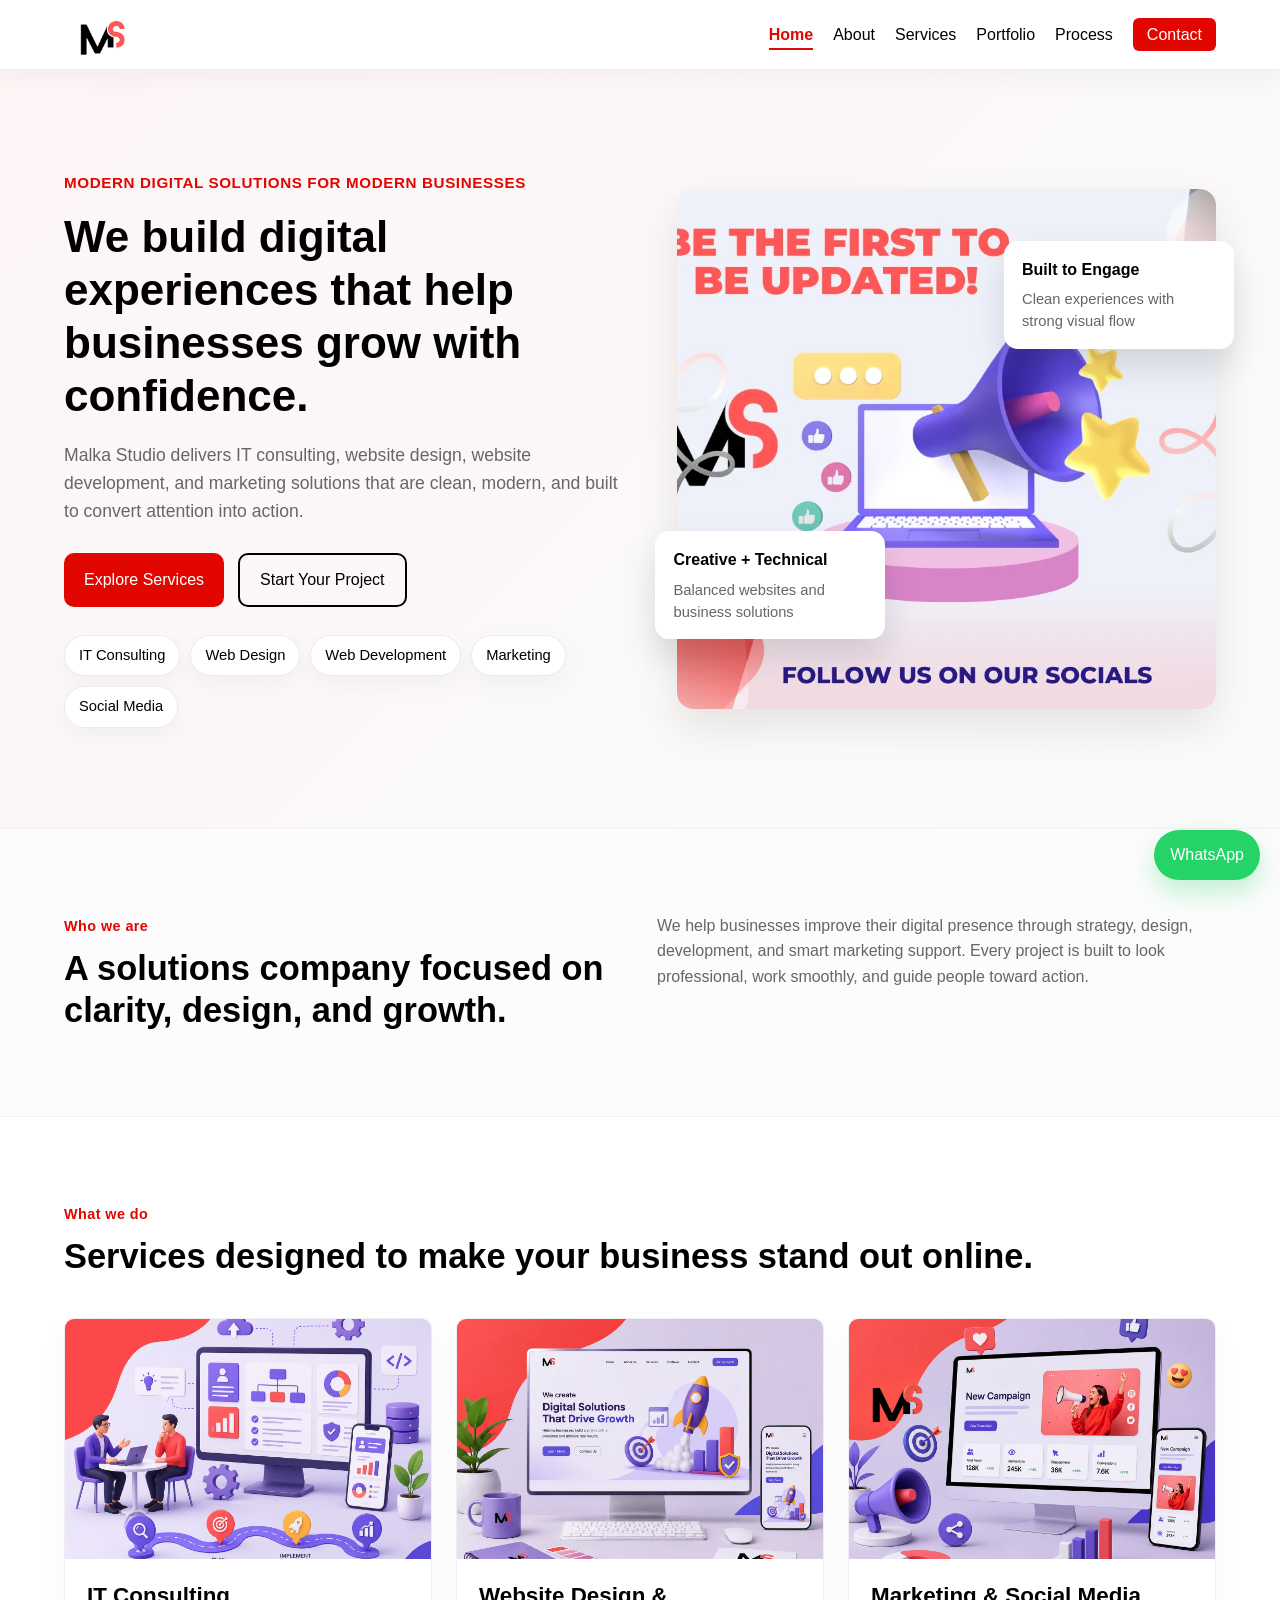
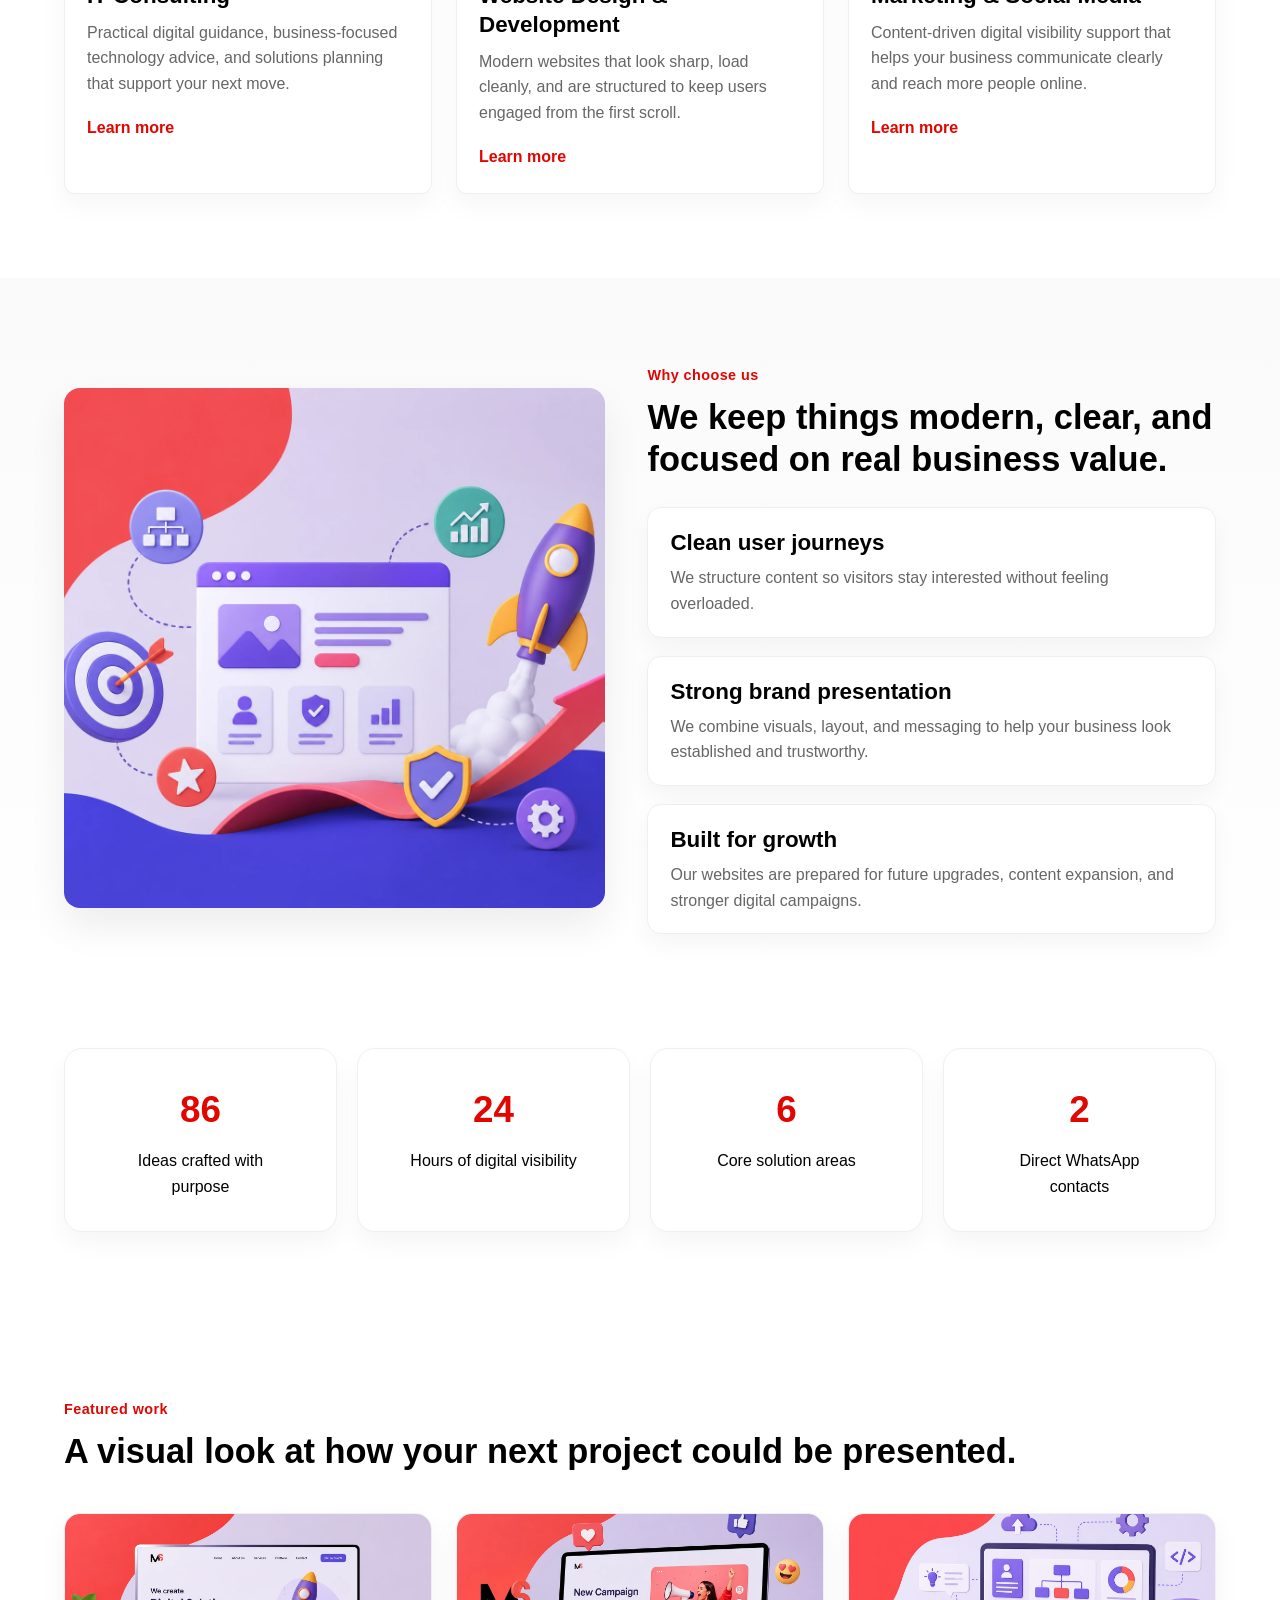
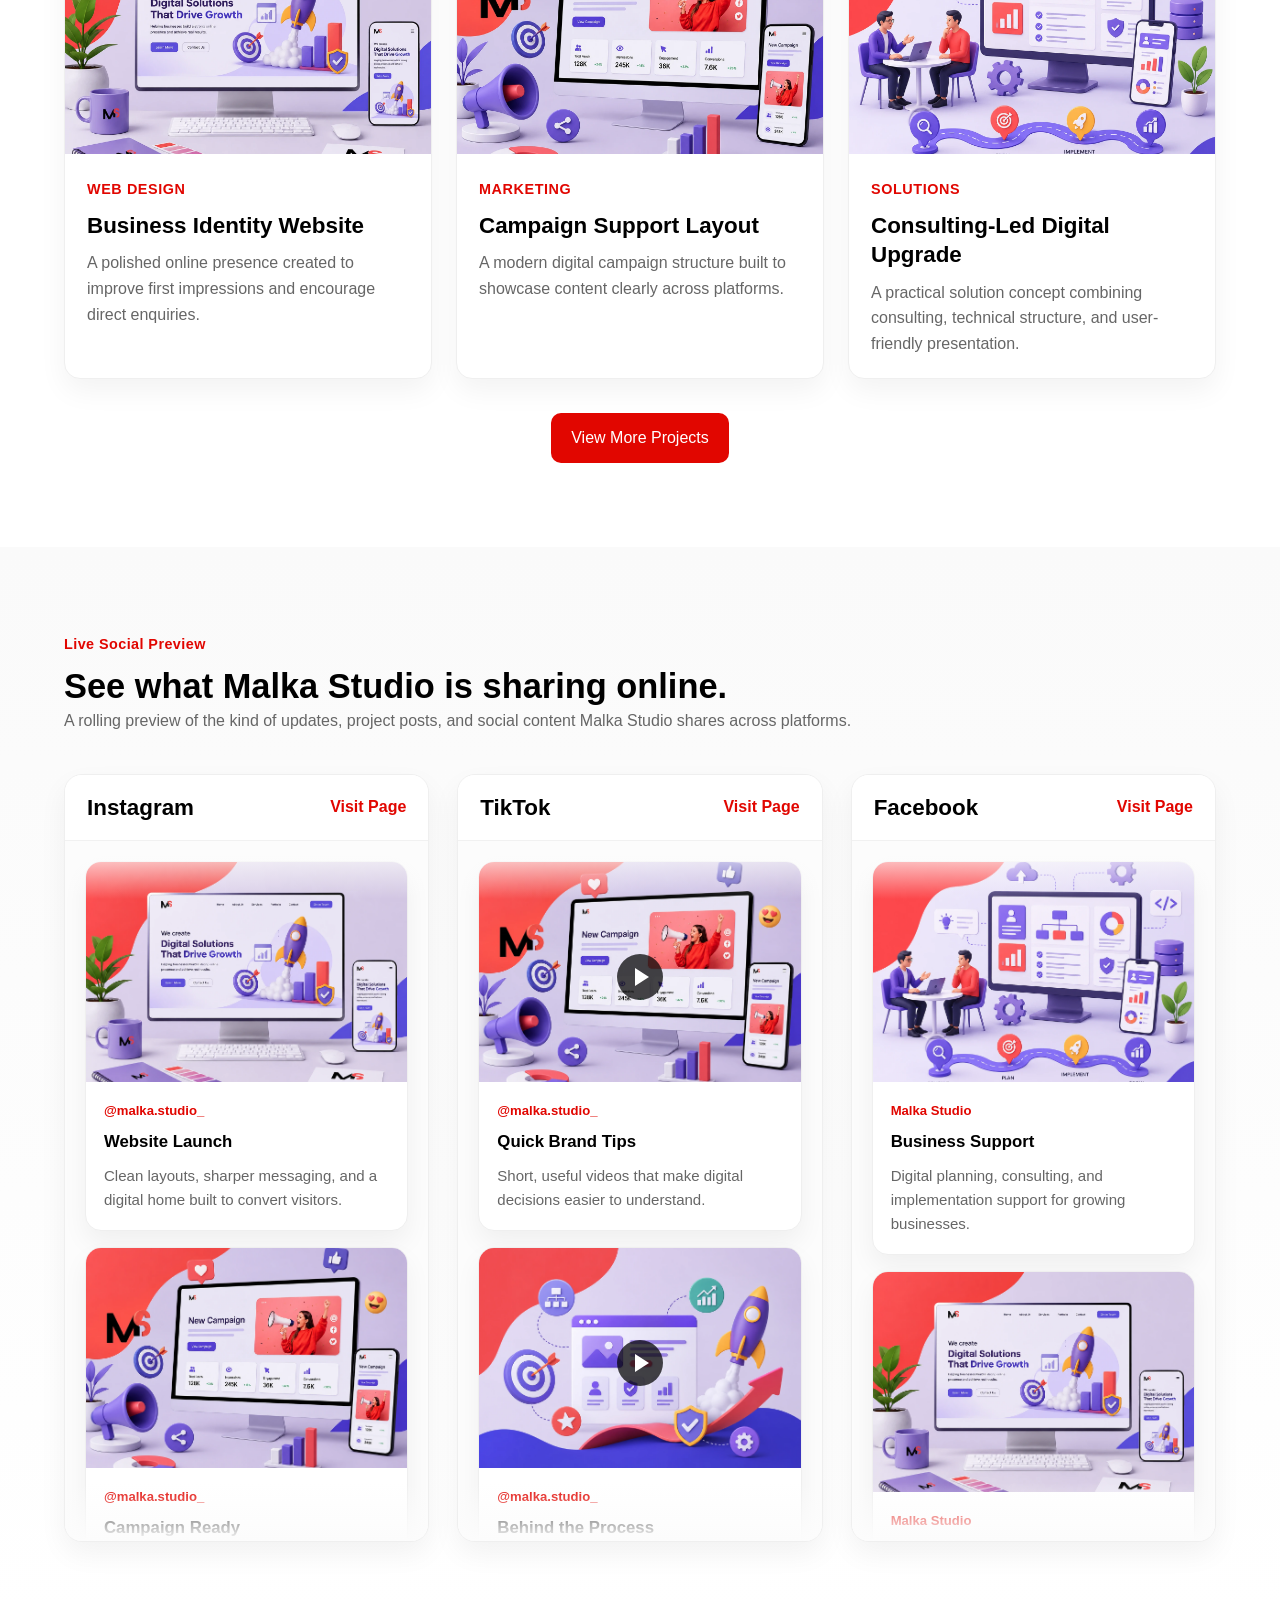
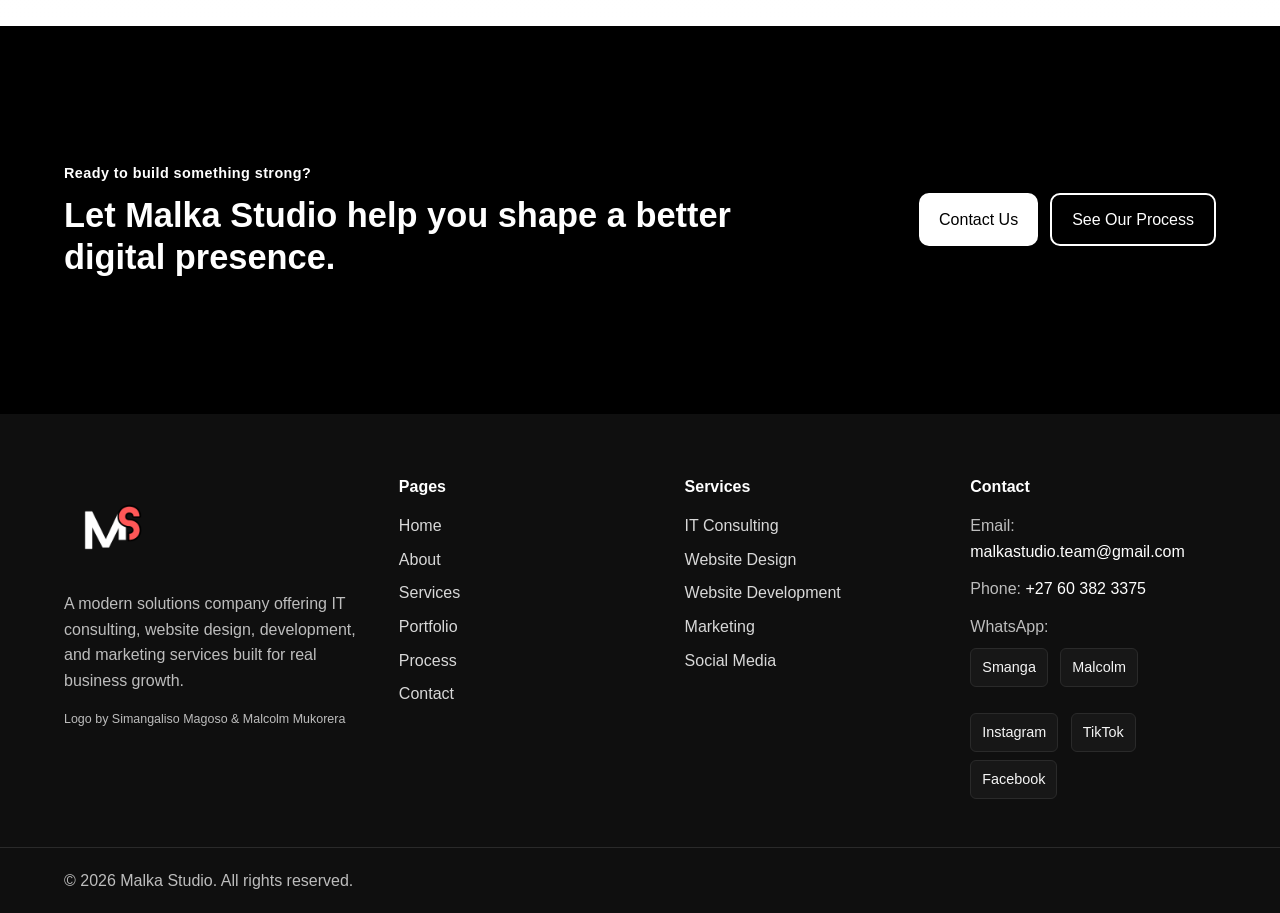
==== commit b9eac49a: "fff" ====
--- a/index.html
+++ b/index.html
@@ -12,7 +12,7 @@
   />
   <meta
     name="keywords"
-    content="Malka   Studio, IT consulting, website design, website development, social media marketing, digital solutions"
+    content="Malka Studio, IT consulting, website design, website development, social media marketing, digital solutions"
   />
   <meta name="author" content="Malka Studio" />
 
@@ -22,15 +22,16 @@
     content="Professional IT consulting, website design, website development, and marketing solutions for modern businesses."
   />
   <meta property="og:type" content="website" />
-<meta property="og:url" content="https://malkastudioza.com/" />
-  <meta property="og:image" content="assets/images/logo-dark.webp" />
+  <meta property="og:url" content="https://malkastudioza.com/" />
+  <meta property="og:image" content="https://malkastudioza.com/assets/images/logo-dark.webp" />
 
   <meta name="twitter:card" content="summary_large_image" />
-  <meta name="twitter:title" content="Malka  Studio | Modern Digital Solutions" />
+  <meta name="twitter:title" content="Malka Studio | Modern Digital Solutions" />
   <meta
     name="twitter:description"
     content="Professional IT consulting, website design, website development, and marketing solutions for modern businesses."
   />
+  <meta name="twitter:image" content="https://malkastudioza.com/assets/images/logo-dark.webp" />
 
   <link rel="canonical" href="https://malkastudioza.com/" />
   <link rel="icon" type="image/png" sizes="32x32" href="assets/images/favicon-32.png" />
@@ -40,6 +41,7 @@
 
   <link rel="stylesheet" href="css/global.css" />
   <link rel="stylesheet" href="css/home.css" />
+  <link rel="preload" as="image" href="assets/images/placeholder-hero-1.webp" fetchpriority="high" />
 
 <script type="application/ld+json">
 {
@@ -58,6 +60,8 @@
 
   "address": {
     "@type": "PostalAddress",
+    "addressLocality": "Pietermaritzburg",
+    "addressRegion": "KwaZulu-Natal",
     "addressCountry": "ZA"
   },
 
@@ -73,9 +77,6 @@
 </script>
 </head>
 <body data-page="home">
-  <!-- Page Loader -->
-
-
   <!-- Shared Header Loads Here -->
   <div id="header-placeholder"></div>
 
@@ -108,24 +109,30 @@
 
         <div class="hero-visual reveal">
           <div class="hero-slider">
-            <!-- Replace these local image paths with your own images later -->
-            <img
-              src="assets/images/placeholder-hero-1.png"
+            <img
+              src="assets/images/placeholder-hero-1.webp"
               alt="Malka Studio digital solutions showcase 1"
               class="slide active"
               loading="eager"
+              fetchpriority="high"
+              width="940"
+              height="788"
             />
             <img
               src="assets/images/placeholder-hero-2.webp"
               alt="Malka Studio digital solutions showcase 2"
               class="slide"
               loading="lazy"
+              width="940"
+              height="788"
             />
             <img
               src="assets/images/placeholder-hero-3.webp"
               alt="Malka Studio digital solutions showcase 3"
               class="slide"
               loading="lazy"
+              width="1254"
+              height="1254"
             />
           </div>
 
@@ -577,12 +584,12 @@
       id="whatsappToggle"
       class="whatsapp-toggle"
       aria-label="Open WhatsApp contact options"
+      type="button"
     >
       <span>WhatsApp</span>
     </button>
 
     <div id="whatsappMenu" class="whatsapp-menu">
-      <!-- Replace these placeholders with actual WhatsApp numbers -->
       <a href="https://wa.me/+27810630088" target="_blank" rel="noopener noreferrer">
         Chat with Smanga
       </a>
@@ -592,6 +599,6 @@
     </div>
   </div>
 
-  <script src="assets/js/main.js"></script>
+  <script src="js/main.js" defer></script>
 </body>
 </html>
--- a/css/global.css
+++ b/css/global.css
@@ -13,12 +13,14 @@
   --color-muted: #666666;
 
   --container-width: 1200px;
+  --header-height: 70px;
 
   --radius-sm: 6px;
   --radius-md: 10px;
   --radius-lg: 16px;
 
   --transition: 0.3s ease;
+  --shadow-soft: 0 14px 30px rgba(0, 0, 0, 0.06);
 }
 
 /* ================================
@@ -34,14 +36,18 @@
 
 html {
   scroll-behavior: smooth;
+  text-size-adjust: 100%;
 }
 
 body {
-  padding-top: 70px;
+  min-width: 320px;
+  padding-top: var(--header-height);
   background: var(--color-white);
   color: var(--color-text);
   font-family: Arial, Helvetica, sans-serif;
   line-height: 1.6;
+  text-rendering: optimizeLegibility;
+  overflow-x: hidden;
 }
 
 body.nav-open {
@@ -49,7 +55,7 @@
 }
 
 .container {
-  width: 90%;
+  width: min(90%, var(--container-width));
   max-width: var(--container-width);
   margin: 0 auto;
 }
@@ -57,6 +63,34 @@
 #header-placeholder {
   position: relative;
   z-index: 9999;
+}
+
+img,
+picture,
+svg,
+video {
+  max-width: 100%;
+}
+
+img {
+  height: auto;
+}
+
+a,
+button,
+input,
+select,
+textarea {
+  font: inherit;
+}
+
+a:focus-visible,
+button:focus-visible,
+input:focus-visible,
+select:focus-visible,
+textarea:focus-visible {
+  outline: 3px solid rgba(225, 6, 0, 0.35);
+  outline-offset: 3px;
 }
 
 /* ================================
@@ -71,16 +105,18 @@
 }
 
 h1 {
-  font-size: 2.5rem;
+  font-size: clamp(2rem, 4vw, 2.75rem);
   line-height: 1.2;
 }
 
 h2 {
-  font-size: 2rem;
+  font-size: clamp(1.55rem, 3vw, 2.15rem);
+  line-height: 1.22;
 }
 
 h3 {
-  font-size: 1.4rem;
+  font-size: clamp(1.15rem, 2vw, 1.4rem);
+  line-height: 1.3;
 }
 
 p {
@@ -96,7 +132,7 @@
    SECTIONS
 ================================ */
 .section {
-  padding: 80px 0;
+  padding: clamp(56px, 8vw, 84px) 0;
 }
 
 .section-label {
@@ -104,6 +140,8 @@
   margin-bottom: 10px;
   color: var(--color-primary);
   font-size: 0.9rem;
+  font-weight: 700;
+  letter-spacing: 0.03em;
 }
 
 .section-label.light {
@@ -118,12 +156,14 @@
    BUTTONS
 ================================ */
 .btn {
-  display: inline-block;
+  display: inline-flex;
+  align-items: center;
+  justify-content: center;
   padding: 12px 20px;
   border-radius: var(--radius-md);
   font-weight: 500;
   text-decoration: none;
-  transition: var(--transition);
+  transition: color 0.25s ease, background 0.25s ease, border-color 0.25s ease, box-shadow 0.25s ease, transform 0.25s ease;
 }
 
 .btn-primary {
@@ -132,7 +172,8 @@
 }
 
 .btn-primary:hover {
-  opacity: 0.9;
+  box-shadow: 0 12px 24px rgba(225, 6, 0, 0.22);
+  transform: translateY(-2px);
 }
 
 .btn-secondary {
@@ -143,6 +184,7 @@
 .btn-secondary:hover {
   background: var(--color-black);
   color: var(--color-white);
+  transform: translateY(-2px);
 }
 
 .btn-light {
@@ -158,6 +200,7 @@
 .btn-outline-light:hover {
   background: var(--color-white);
   color: var(--color-black);
+  transform: translateY(-2px);
 }
 
 /* ================================
@@ -169,7 +212,7 @@
   left: 0;
   z-index: 9999;
   width: 100%;
-  height: 70px;
+  height: var(--header-height);
   border-bottom: 1px solid #eeeeee;
   background: #ffffff;
   box-shadow: 0 8px 24px rgba(0, 0, 0, 0.04);
@@ -179,7 +222,7 @@
   display: flex;
   justify-content: space-between;
   align-items: center;
-  height: 70px;
+  height: var(--header-height);
 }
 
 .site-logo {
@@ -204,9 +247,23 @@
 }
 
 .nav-links a {
+  position: relative;
   color: var(--color-black);
   text-decoration: none;
-  transition: var(--transition);
+  transition: color 0.25s ease;
+}
+
+.nav-links a:not(.nav-cta)::after {
+  content: "";
+  position: absolute;
+  right: 0;
+  bottom: -7px;
+  left: 0;
+  height: 2px;
+  background: var(--color-primary);
+  opacity: 0;
+  transform: scaleX(0.6);
+  transition: opacity 0.25s ease, transform 0.25s ease;
 }
 
 .nav-links a:hover,
@@ -216,6 +273,12 @@
   font-weight: 700;
 }
 
+.nav-links a:hover::after,
+.nav-links a.active::after {
+  opacity: 1;
+  transform: scaleX(1);
+}
+
 .nav-cta {
   padding: 8px 14px;
   border-radius: var(--radius-sm);
@@ -224,7 +287,7 @@
 }
 
 .nav-cta:hover {
-  opacity: 0.9;
+  box-shadow: 0 10px 18px rgba(225, 6, 0, 0.2);
 }
 
 /* ================================
@@ -238,6 +301,10 @@
   border: none;
   background: none;
   cursor: pointer;
+  min-width: 44px;
+  min-height: 44px;
+  align-items: center;
+  justify-content: center;
 }
 
 .nav-toggle span {
@@ -269,7 +336,7 @@
   flex-direction: column;
   justify-content: space-between;
   width: min(88%, 420px);
-  height: 100vh;
+  height: 100dvh;
   padding: 24px;
   background: #ffffff;
   opacity: 0;
@@ -277,10 +344,10 @@
   transform: translateX(110%);
   transition: 0.35s ease;
   box-shadow: -20px 0 50px rgba(0, 0, 0, 0.12);
+  overflow-y: auto;
 }
 
 .mobile-nav.open {
-  display: block;
   opacity: 1;
   visibility: visible;
   transform: translateX(0);
@@ -325,6 +392,8 @@
 }
 
 .mobile-nav ul li a {
+  display: block;
+  padding: 4px 0;
   color: var(--color-black);
   font-size: 1.4rem;
   font-weight: 700;
@@ -406,6 +475,7 @@
 .portfolio-card:hover,
 .process-card:hover {
   transform: translateY(-5px);
+  box-shadow: var(--shadow-soft);
 }
 
 .service-card img,
@@ -441,7 +511,7 @@
 
 .footer-grid {
   display: grid;
-  grid-template-columns: repeat(4, 1fr);
+  grid-template-columns: 1.2fr repeat(3, 1fr);
   gap: 40px;
 }
 
@@ -487,7 +557,8 @@
   transition: var(--transition);
 }
 
-.site-footer a:hover {
+.site-footer a:hover,
+.site-footer a:focus-visible {
   color: var(--color-white);
 }
 
@@ -547,33 +618,96 @@
   position: fixed;
   right: 20px;
   bottom: 20px;
+  z-index: 9000;
 }
 
 .whatsapp-toggle {
+  position: relative;
+  z-index: 1;
   padding: 12px 16px;
   border: none;
   border-radius: 50px;
   background: #25d366;
   color: var(--color-white);
+  cursor: pointer;
+  box-shadow: 0 12px 26px rgba(37, 211, 102, 0.28);
+  animation: whatsappPulse 2.6s ease-in-out infinite;
+  transition: box-shadow 0.3s ease, transform 0.3s ease;
+}
+
+.whatsapp-toggle::before {
+  content: "";
+  position: absolute;
+  inset: -7px;
+  z-index: -1;
+  border: 2px solid rgba(37, 211, 102, 0.42);
+  border-radius: inherit;
+  opacity: 0;
+  animation: whatsappRing 2.6s ease-out infinite;
+}
+
+.whatsapp-toggle:hover {
+  transform: translateY(-3px);
+  box-shadow: 0 16px 32px rgba(37, 211, 102, 0.36);
+  animation-play-state: paused;
+}
+
+.whatsapp-toggle[aria-expanded="true"] {
+  transform: translateY(-2px);
 }
 
 .whatsapp-menu {
-  display: none;
+  position: absolute;
+  right: 0;
+  bottom: calc(100% + 12px);
+  display: flex;
   flex-direction: column;
-  margin-top: 10px;
+  min-width: 190px;
   padding: 10px;
   border-radius: var(--radius-md);
   background: var(--color-white);
+  opacity: 0;
+  visibility: hidden;
+  transform: translateY(12px) scale(0.96);
+  transform-origin: right bottom;
+  box-shadow: 0 18px 38px rgba(0, 0, 0, 0.14);
+  transition:
+    opacity 0.25s ease,
+    transform 0.25s ease,
+    visibility 0.25s ease;
 }
 
 .whatsapp-menu.open {
-  display: flex;
+  opacity: 1;
+  visibility: visible;
+  transform: translateY(0) scale(1);
 }
 
 .whatsapp-menu a {
   padding: 8px;
   color: var(--color-black);
   text-decoration: none;
+  opacity: 0;
+  transform: translateY(6px);
+  transition: color 0.2s ease, opacity 0.25s ease, transform 0.25s ease;
+}
+
+.whatsapp-menu a:hover,
+.whatsapp-menu a:focus-visible {
+  color: var(--color-primary);
+}
+
+.whatsapp-menu.open a {
+  opacity: 1;
+  transform: translateY(0);
+}
+
+.whatsapp-menu.open a:nth-child(1) {
+  transition-delay: 0.05s;
+}
+
+.whatsapp-menu.open a:nth-child(2) {
+  transition-delay: 0.1s;
 }
 
 /* ================================
@@ -616,7 +750,7 @@
 .reveal {
   opacity: 0;
   transform: translateY(30px);
-  transition: var(--transition);
+  transition: opacity 0.5s ease, transform 0.5s ease;
 }
 
 .reveal.active {
@@ -624,6 +758,30 @@
   transform: translateY(0);
 }
 
+@keyframes whatsappPulse {
+  0%,
+  100% {
+    transform: translateY(0) scale(1);
+  }
+
+  50% {
+    transform: translateY(-2px) scale(1.03);
+  }
+}
+
+@keyframes whatsappRing {
+  0% {
+    opacity: 0.65;
+    transform: scale(0.9);
+  }
+
+  70%,
+  100% {
+    opacity: 0;
+    transform: scale(1.22);
+  }
+}
+
 /* ================================
    RESPONSIVE
 ================================ */
@@ -643,10 +801,84 @@
   .footer-grid {
     grid-template-columns: 1fr 1fr;
   }
+
+  .cta-banner-inner {
+    align-items: flex-start;
+    flex-direction: column;
+  }
 }
 
 @media (max-width: 600px) {
+  :root {
+    --header-height: 64px;
+  }
+
+  .container {
+    width: min(92%, var(--container-width));
+  }
+
+  .header-inner {
+    height: var(--header-height);
+  }
+
+  .site-header {
+    height: var(--header-height);
+  }
+
+  .logo-image {
+    width: 72px;
+  }
+
+  .mobile-nav {
+    width: min(92%, 420px);
+    padding: 20px;
+  }
+
+  .mobile-nav ul {
+    gap: 16px;
+  }
+
+  .mobile-nav ul li a {
+    font-size: 1.2rem;
+  }
+
   .footer-grid {
     grid-template-columns: 1fr;
   }
-}
+
+  .footer-bottom-inner {
+    flex-direction: column;
+    gap: 10px;
+  }
+
+  .whatsapp-widget {
+    right: 14px;
+    bottom: 14px;
+  }
+
+  .back-to-top {
+    right: 14px;
+    bottom: 74px;
+  }
+}
+
+@media (prefers-reduced-motion: reduce) {
+  *,
+  *::before,
+  *::after {
+    scroll-behavior: auto !important;
+    animation-duration: 0.01ms !important;
+    animation-iteration-count: 1 !important;
+    transition-duration: 0.01ms !important;
+  }
+
+  .whatsapp-toggle,
+  .whatsapp-toggle::before {
+    animation: none;
+  }
+
+  .reveal {
+    opacity: 1;
+    transform: none;
+  }
+}
--- a/css/home.css
+++ b/css/home.css
@@ -8,8 +8,8 @@
 .hero {
   position: relative;
   overflow: hidden;
-  padding-top: 100px;
-  padding-bottom: 100px;
+  padding-top: clamp(72px, 9vw, 100px);
+  padding-bottom: clamp(70px, 9vw, 100px);
   background:
     linear-gradient(135deg, rgba(225, 6, 0, 0.04), rgba(0, 0, 0, 0.02)),
     #ffffff;
@@ -74,7 +74,7 @@
 
 .hero-slider {
   position: relative;
-  min-height: 520px;
+  min-height: clamp(340px, 46vw, 520px);
   overflow: hidden;
   border-radius: var(--radius-lg);
   background: #f4f4f4;
@@ -108,6 +108,7 @@
   border-radius: 14px;
   background: #ffffff;
   box-shadow: 0 18px 34px rgba(0, 0, 0, 0.12);
+  transition: transform 0.25s ease, box-shadow 0.25s ease;
 }
 
 .floating-card strong {
@@ -173,6 +174,12 @@
 .service-card {
   border: 1px solid #efefef;
   box-shadow: 0 12px 28px rgba(0, 0, 0, 0.04);
+}
+
+.service-card:hover img,
+.project-card:hover img,
+.social-post-card:hover img {
+  transform: scale(1.035);
 }
 
 .service-card img {
@@ -180,6 +187,7 @@
   width: 100%;
   height: 240px;
   object-fit: cover;
+  transition: transform 0.45s ease;
 }
 
 .service-card h3 {
@@ -219,7 +227,7 @@
 .why-image img {
   display: block;
   width: 100%;
-  height: 520px;
+  height: clamp(320px, 42vw, 520px);
   object-fit: cover;
   border-radius: var(--radius-lg);
   box-shadow: 0 18px 38px rgba(0, 0, 0, 0.07);
@@ -269,6 +277,12 @@
   background: #ffffff;
   text-align: center;
   box-shadow: 0 12px 26px rgba(0, 0, 0, 0.04);
+  transition: transform 0.25s ease, box-shadow 0.25s ease;
+}
+
+.stat-box:hover {
+  transform: translateY(-4px);
+  box-shadow: var(--shadow-soft);
 }
 
 .stat-box .counter {
@@ -317,6 +331,7 @@
   width: 100%;
   height: 240px;
   object-fit: cover;
+  transition: transform 0.45s ease;
 }
 
 .project-content {
@@ -395,7 +410,7 @@
 
 .social-preview-feed {
   position: relative;
-  height: 560px;
+  height: clamp(460px, 70vw, 560px);
   overflow: hidden;
 }
 
@@ -452,6 +467,7 @@
   height: 220px;
   object-fit: cover;
   background: #f4f4f4;
+  transition: transform 0.45s ease;
 }
 
 .social-post-card div {
@@ -570,10 +586,6 @@
     grid-template-columns: 1fr;
   }
 
-  .hero-slider {
-    min-height: 460px;
-  }
-
   .floating-card {
     position: static;
     max-width: none;
@@ -593,12 +605,12 @@
 
 @media (max-width: 700px) {
   .hero {
-    padding-top: 70px;
-    padding-bottom: 70px;
+    padding-top: 64px;
+    padding-bottom: 64px;
   }
 
   .hero-slider {
-    min-height: 340px;
+    min-height: 300px;
   }
 
   .hero-actions,
@@ -618,17 +630,32 @@
     grid-template-columns: 1fr;
   }
 
+  .hero-badges span {
+    min-height: 34px;
+    padding: 7px 12px;
+    font-size: 0.86rem;
+  }
+
   .why-image img {
     height: 360px;
   }
 
+  .social-window-header {
+    align-items: flex-start;
+    flex-direction: column;
+  }
+
+  .social-window-body {
+    padding: 14px;
+  }
+
   .project-card img,
   .service-card img {
-    height: 220px;
+    height: 210px;
   }
 
   .social-preview-feed {
-    height: 500px;
+    height: 430px;
   }
 
   .social-post-card img {
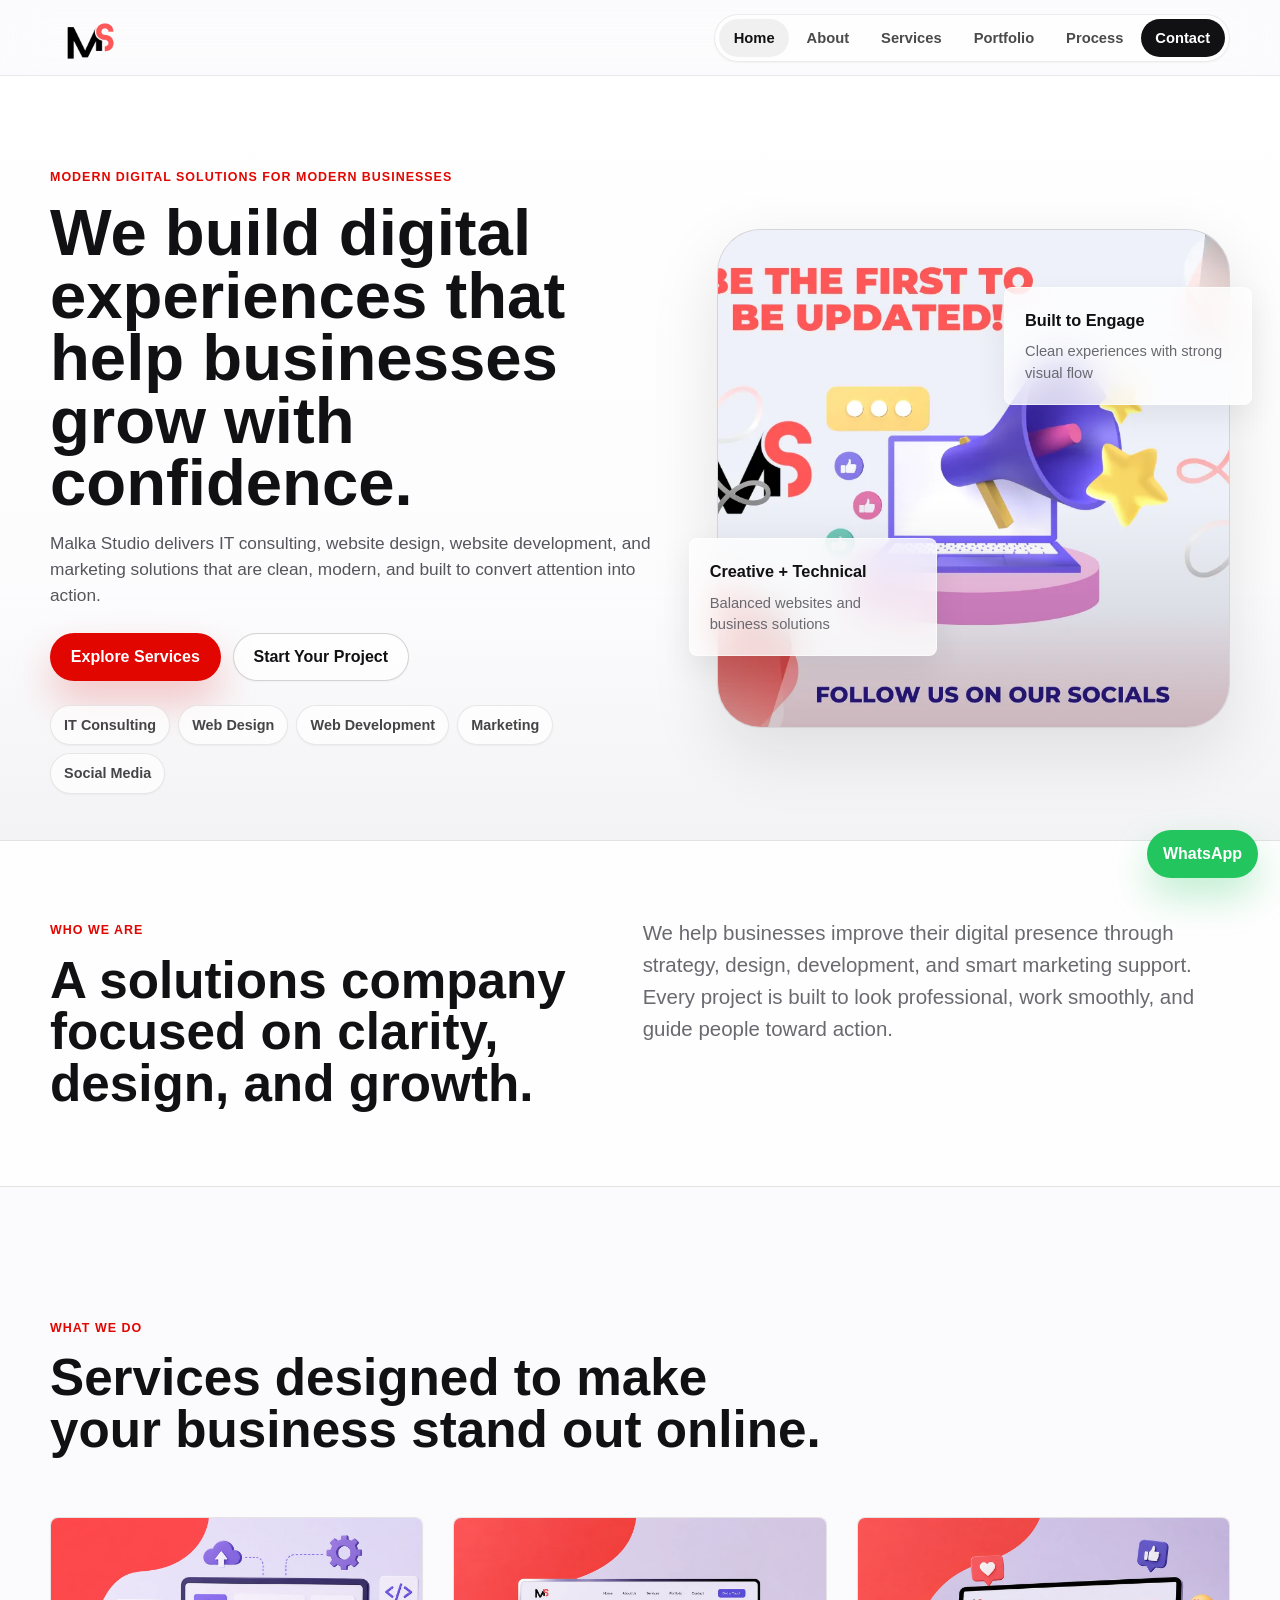
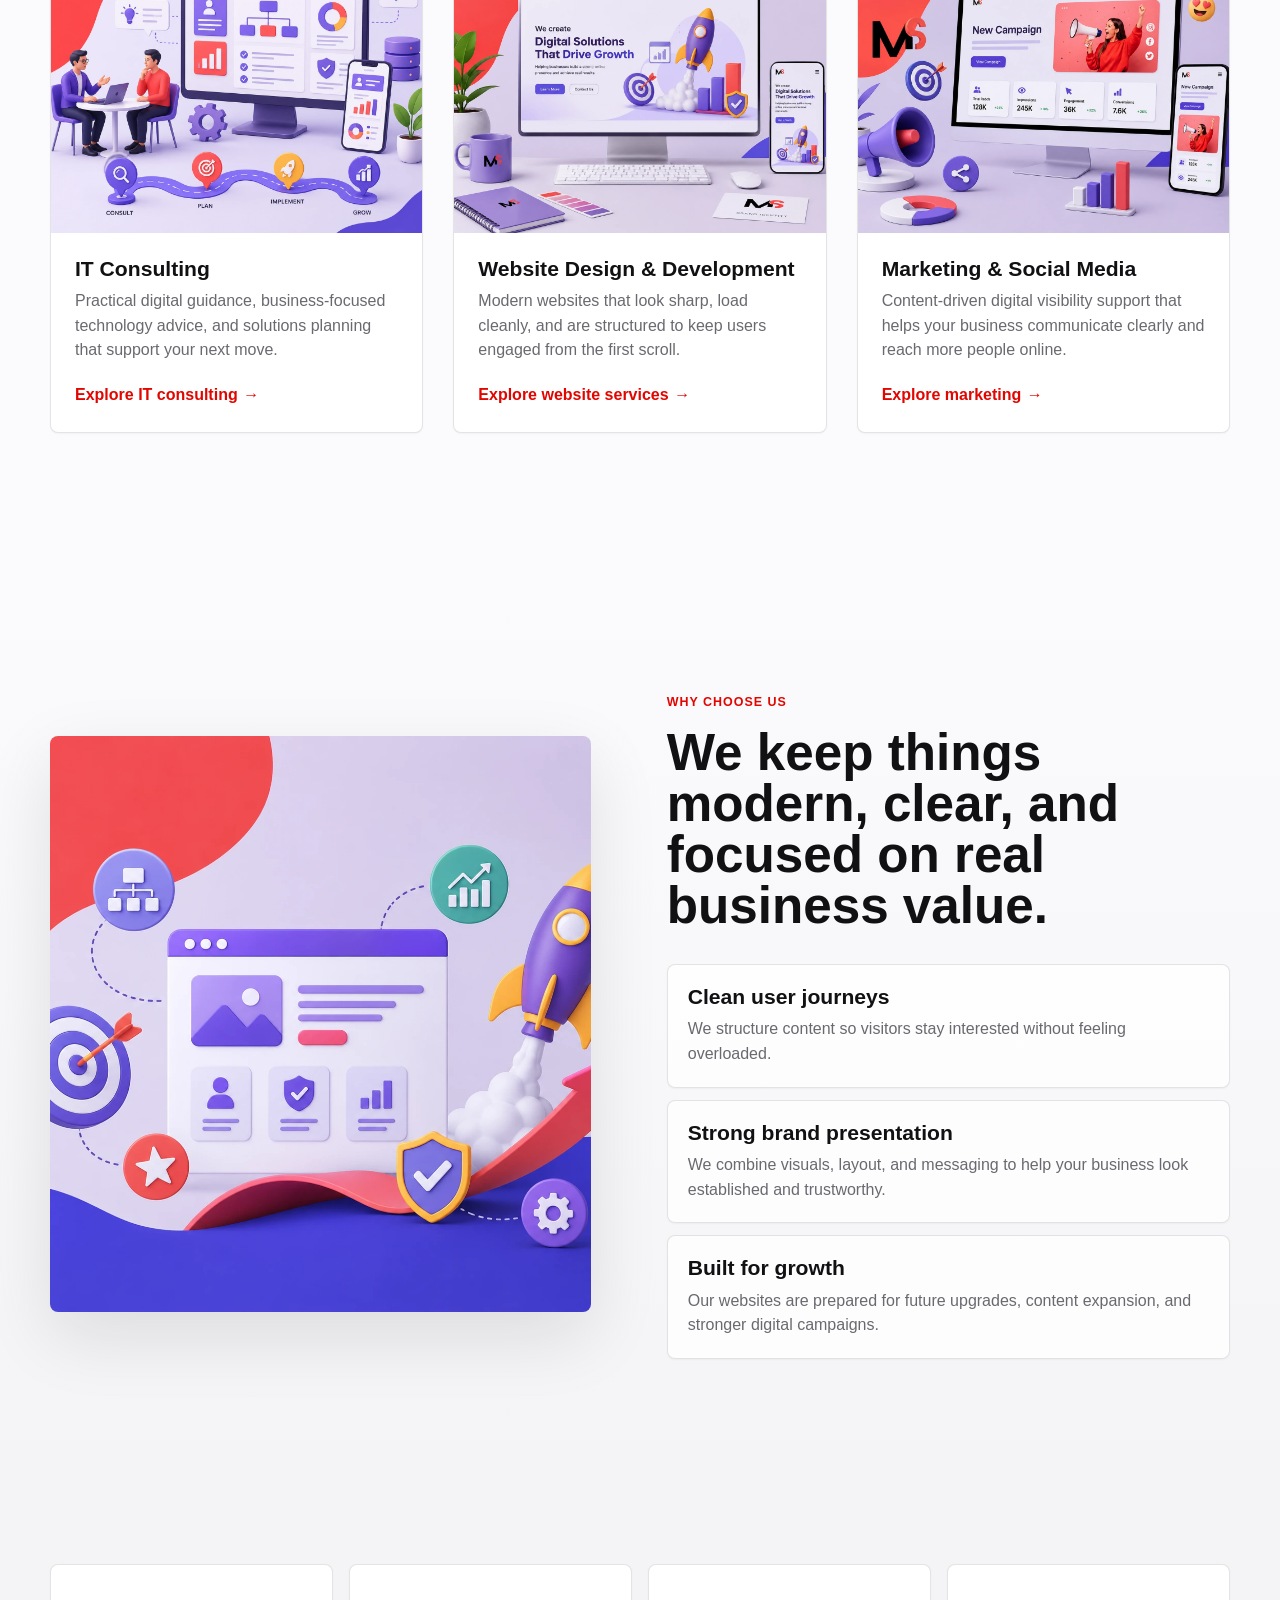
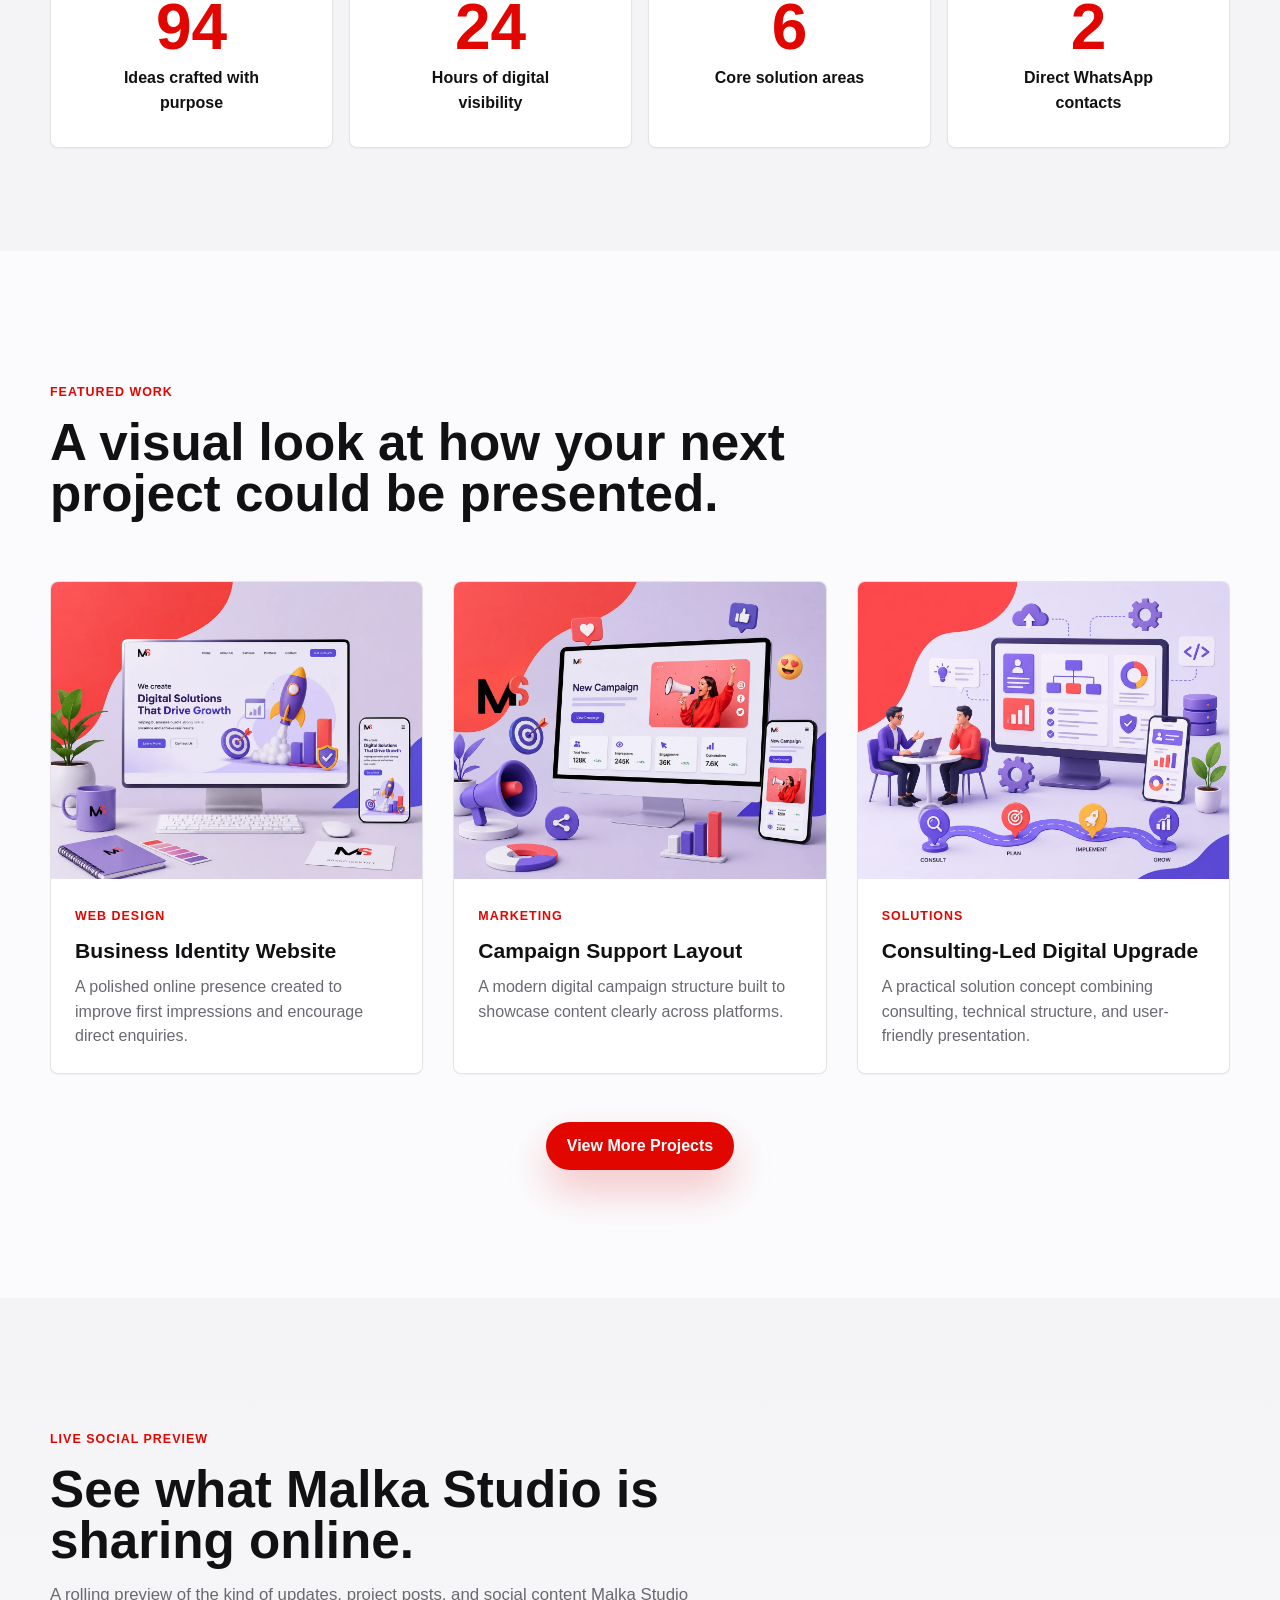
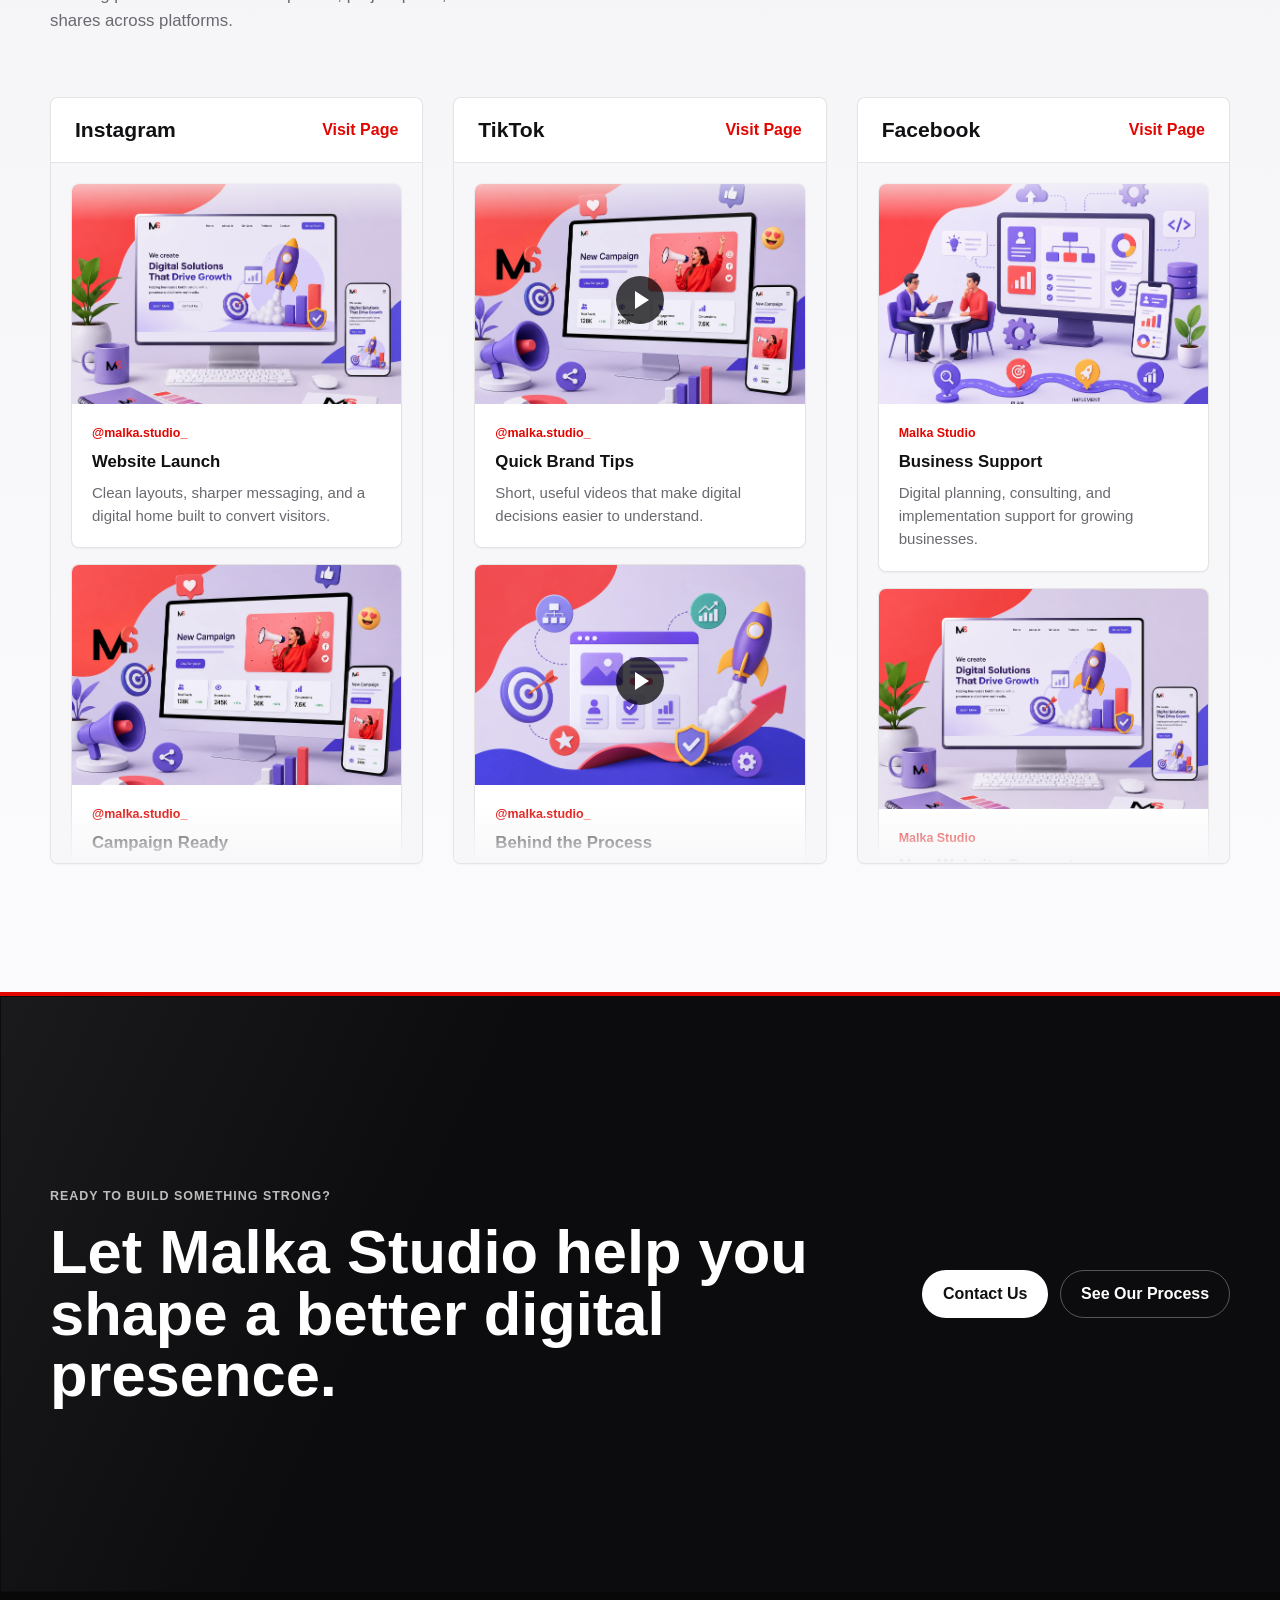
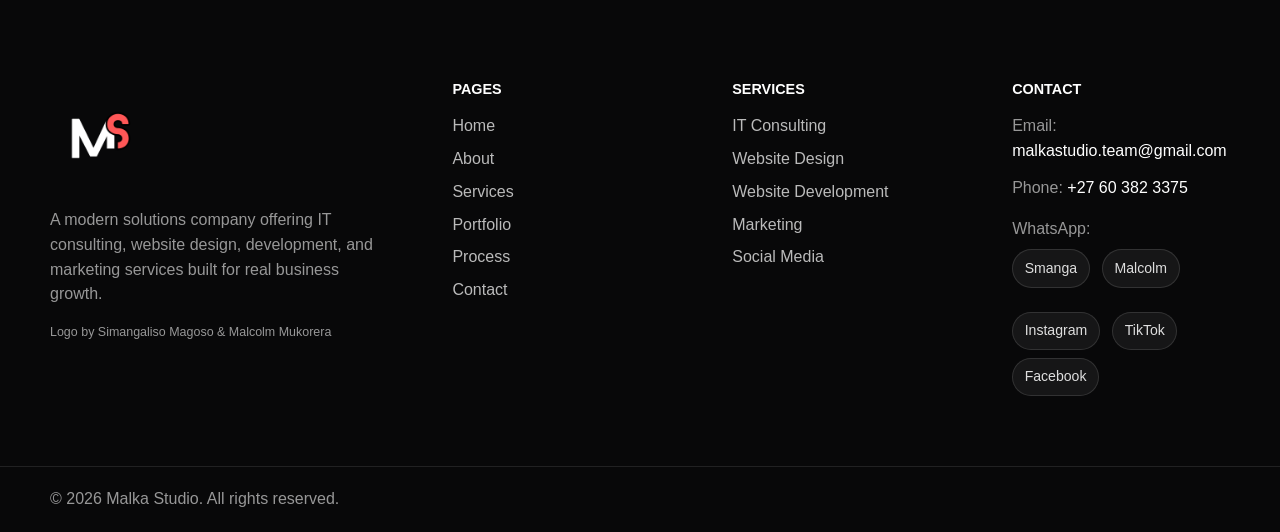
==== commit d5507f8d: "Overhaul site UI and improve user experience" ====
--- a/index.html
+++ b/index.html
@@ -80,7 +80,7 @@
   <!-- Shared Header Loads Here -->
   <div id="header-placeholder"></div>
 
-  <main>
+  <main id="main-content">
     <!-- Hero Section -->
     <section class="hero section">
       <div class="container hero-grid">
@@ -186,7 +186,7 @@
               Practical digital guidance, business-focused technology advice, and
               solutions planning that support your next move.
             </p>
-            <a href="/services">Learn more</a>
+            <a href="/services#it-consulting">Explore IT consulting</a>
           </article>
 
           <article class="service-card reveal">
@@ -200,7 +200,7 @@
               Modern websites that look sharp, load cleanly, and are structured to
               keep users engaged from the first scroll.
             </p>
-            <a href="/services">Learn more</a>
+            <a href="/services#web-design">Explore website services</a>
           </article>
 
           <article class="service-card reveal">
@@ -214,7 +214,7 @@
               Content-driven digital visibility support that helps your business
               communicate clearly and reach more people online.
             </p>
-            <a href="/services">Learn more</a>
+            <a href="/services#marketing">Explore marketing</a>
           </article>
         </div>
       </div>
--- a/css/global.css
+++ b/css/global.css
@@ -1,37 +1,60 @@
 /* =========================================
-   GLOBAL STYLES
+   MALKA STUDIO DESIGN SYSTEM
 ========================================= */
 
-/* ================================
-   ROOT VARIABLES
-================================ */
 :root {
   --color-primary: #e10600;
+  --color-primary-dark: #a80000;
+  --color-accent: #ff6a3d;
+  --color-ink: #111113;
+  --color-text: #1d1d20;
+  --color-muted: #696970;
+  --color-soft: #8a8a92;
+  --color-border: rgba(17, 17, 19, 0.11);
+  --color-border-strong: rgba(17, 17, 19, 0.18);
+  --color-bg: #fbfbfd;
+  --color-bg-alt: #f4f4f6;
+  --color-surface: rgba(255, 255, 255, 0.78);
+  --color-white: #ffffff;
   --color-black: #000000;
-  --color-white: #ffffff;
-  --color-text: #1a1a1a;
-  --color-muted: #666666;
-
-  --container-width: 1200px;
-  --header-height: 70px;
+  --color-focus: rgba(225, 6, 0, 0.34);
+
+  --font-sans: -apple-system, BlinkMacSystemFont, "SF Pro Display", "SF Pro Text", "Inter", "Segoe UI", Arial, sans-serif;
+  --container-width: 1180px;
+  --container-wide: 1360px;
+  --header-height: 76px;
+
+  --space-1: 0.25rem;
+  --space-2: 0.5rem;
+  --space-3: 0.75rem;
+  --space-4: 1rem;
+  --space-5: 1.25rem;
+  --space-6: 1.5rem;
+  --space-8: 2rem;
+  --space-10: 2.5rem;
+  --space-12: 3rem;
+  --space-16: 4rem;
+  --space-20: 5rem;
 
   --radius-sm: 6px;
-  --radius-md: 10px;
-  --radius-lg: 16px;
-
-  --transition: 0.3s ease;
-  --shadow-soft: 0 14px 30px rgba(0, 0, 0, 0.06);
-}
-
-/* ================================
-   RESET & BASE
-================================ */
+  --radius-md: 8px;
+  --radius-lg: 8px;
+  --radius-xl: 8px;
+  --radius-pill: 999px;
+
+  --shadow-xs: 0 1px 2px rgba(17, 17, 19, 0.04);
+  --shadow-sm: 0 12px 32px rgba(17, 17, 19, 0.07);
+  --shadow-md: 0 24px 70px rgba(17, 17, 19, 0.11);
+  --shadow-red: 0 20px 42px rgba(225, 6, 0, 0.22);
+  --transition: 180ms cubic-bezier(0.2, 0, 0, 1);
+}
+
 *,
 *::before,
 *::after {
+  box-sizing: border-box;
   margin: 0;
   padding: 0;
-  box-sizing: border-box;
 }
 
 html {
@@ -42,22 +65,37 @@
 body {
   min-width: 320px;
   padding-top: var(--header-height);
-  background: var(--color-white);
+  background: var(--color-bg);
   color: var(--color-text);
-  font-family: Arial, Helvetica, sans-serif;
-  line-height: 1.6;
+  font-family: var(--font-sans);
+  font-size: 16px;
+  line-height: 1.55;
   text-rendering: optimizeLegibility;
   overflow-x: hidden;
+  -webkit-font-smoothing: antialiased;
 }
 
 body.nav-open {
   overflow: hidden;
 }
 
+body.nav-open::after {
+  content: "";
+  position: fixed;
+  inset: 0;
+  z-index: 9998;
+  background: rgba(17, 17, 19, 0.28);
+  backdrop-filter: blur(3px);
+}
+
 .container {
-  width: min(90%, var(--container-width));
-  max-width: var(--container-width);
-  margin: 0 auto;
+  width: min(calc(100% - clamp(32px, 6vw, 96px)), var(--container-width));
+  margin-inline: auto;
+}
+
+.container-wide {
+  width: min(calc(100% - clamp(32px, 6vw, 96px)), var(--container-wide));
+  margin-inline: auto;
 }
 
 #header-placeholder {
@@ -65,10 +103,34 @@
   z-index: 9999;
 }
 
+.skip-link {
+  position: fixed;
+  top: 10px;
+  left: 10px;
+  z-index: 10002;
+  padding: 0.7rem 1rem;
+  border-radius: var(--radius-sm);
+  background: var(--color-ink);
+  color: var(--color-white);
+  font-weight: 700;
+  text-decoration: none;
+  transform: translateY(-150%);
+  transition: transform var(--transition);
+}
+
+.skip-link:focus {
+  transform: translateY(0);
+}
+
+[id] {
+  scroll-margin-top: calc(var(--header-height) + 28px);
+}
+
 img,
 picture,
 svg,
-video {
+video,
+iframe {
   max-width: 100%;
 }
 
@@ -84,39 +146,55 @@
   font: inherit;
 }
 
+a {
+  color: inherit;
+}
+
+button {
+  color: inherit;
+}
+
 a:focus-visible,
 button:focus-visible,
 input:focus-visible,
 select:focus-visible,
 textarea:focus-visible {
-  outline: 3px solid rgba(225, 6, 0, 0.35);
-  outline-offset: 3px;
-}
-
-/* ================================
-   TYPOGRAPHY
-================================ */
+  outline: 3px solid var(--color-focus);
+  outline-offset: 4px;
+}
+
+::selection {
+  background: rgba(225, 6, 0, 0.14);
+  color: var(--color-ink);
+}
+
 h1,
 h2,
 h3,
 h4 {
-  color: var(--color-black);
-  font-weight: 600;
+  color: var(--color-ink);
+  font-weight: 720;
+  letter-spacing: 0;
 }
 
 h1 {
-  font-size: clamp(2rem, 4vw, 2.75rem);
-  line-height: 1.2;
+  font-size: clamp(2.85rem, 6vw, 5.35rem);
+  line-height: 0.94;
 }
 
 h2 {
-  font-size: clamp(1.55rem, 3vw, 2.15rem);
-  line-height: 1.22;
+  font-size: clamp(2rem, 4vw, 4.15rem);
+  line-height: 1;
 }
 
 h3 {
-  font-size: clamp(1.15rem, 2vw, 1.4rem);
-  line-height: 1.3;
+  font-size: clamp(1.18rem, 1.65vw, 1.55rem);
+  line-height: 1.15;
+}
+
+h4 {
+  font-size: 1rem;
+  line-height: 1.25;
 }
 
 p {
@@ -124,199 +202,245 @@
 }
 
 .lead {
-  margin-top: 10px;
-  font-size: 1.1rem;
-}
-
-/* ================================
-   SECTIONS
-================================ */
+  margin-top: var(--space-5);
+  color: #55555c;
+  font-size: clamp(1.08rem, 1.6vw, 1.35rem);
+  line-height: 1.5;
+}
+
+.eyebrow,
+.section-label {
+  display: inline-flex;
+  align-items: center;
+  width: fit-content;
+  max-width: 100%;
+  margin-bottom: var(--space-4);
+  color: var(--color-primary);
+  font-size: 0.78rem;
+  font-weight: 760;
+  letter-spacing: 0.08em;
+  line-height: 1.35;
+  text-transform: uppercase;
+  white-space: normal;
+}
+
+.section-label.light {
+  color: rgba(255, 255, 255, 0.72);
+}
+
 .section {
-  padding: clamp(56px, 8vw, 84px) 0;
-}
-
-.section-label {
-  display: inline-block;
-  margin-bottom: 10px;
-  color: var(--color-primary);
-  font-size: 0.9rem;
-  font-weight: 700;
-  letter-spacing: 0.03em;
-}
-
-.section-label.light {
-  color: var(--color-white);
+  padding-block: clamp(72px, 10vw, 132px);
 }
 
 .section-heading {
-  margin-bottom: 40px;
-}
-
-/* ================================
-   BUTTONS
-================================ */
+  max-width: 820px;
+  margin-bottom: clamp(32px, 5vw, 62px);
+}
+
+.section-heading h2 {
+  max-width: 780px;
+}
+
+.section-heading p:not(.section-label) {
+  max-width: 680px;
+  margin-top: var(--space-4);
+  font-size: 1.05rem;
+}
+
+.page-hero {
+  position: relative;
+  isolation: isolate;
+  overflow: hidden;
+  min-height: clamp(380px, 42vw, 520px);
+  padding-top: clamp(88px, 10vw, 126px);
+  padding-bottom: clamp(64px, 8vw, 96px);
+  border-bottom: 1px solid var(--color-border);
+  background: linear-gradient(180deg, var(--color-white), var(--color-bg));
+}
+
+.page-hero h1 {
+  max-width: 980px;
+  margin-bottom: var(--space-5);
+  text-wrap: balance;
+}
+
+.page-hero .lead {
+  max-width: 720px;
+}
+
 .btn {
   display: inline-flex;
   align-items: center;
   justify-content: center;
-  padding: 12px 20px;
-  border-radius: var(--radius-md);
-  font-weight: 500;
+  min-height: 48px;
+  padding: 0.82rem 1.24rem;
+  border: 1px solid transparent;
+  border-radius: var(--radius-pill);
+  cursor: pointer;
+  font-weight: 680;
+  line-height: 1;
+  text-align: center;
   text-decoration: none;
-  transition: color 0.25s ease, background 0.25s ease, border-color 0.25s ease, box-shadow 0.25s ease, transform 0.25s ease;
+  transition:
+    color var(--transition),
+    background var(--transition),
+    border-color var(--transition),
+    box-shadow var(--transition),
+    transform var(--transition);
+}
+
+.btn:hover {
+  transform: translateY(-2px);
 }
 
 .btn-primary {
   background: var(--color-primary);
   color: var(--color-white);
+  box-shadow: var(--shadow-red);
 }
 
 .btn-primary:hover {
-  box-shadow: 0 12px 24px rgba(225, 6, 0, 0.22);
-  transform: translateY(-2px);
+  background: var(--color-primary-dark);
+  color: var(--color-white);
 }
 
 .btn-secondary {
-  border: 2px solid var(--color-black);
-  color: var(--color-black);
+  border-color: var(--color-border-strong);
+  background: rgba(255, 255, 255, 0.7);
+  color: var(--color-ink);
+  box-shadow: var(--shadow-xs);
 }
 
 .btn-secondary:hover {
-  background: var(--color-black);
-  color: var(--color-white);
-  transform: translateY(-2px);
+  border-color: rgba(17, 17, 19, 0.24);
+  background: var(--color-white);
+  color: var(--color-ink);
+  box-shadow: var(--shadow-sm);
 }
 
 .btn-light {
   background: var(--color-white);
-  color: var(--color-black);
+  color: var(--color-ink);
 }
 
 .btn-outline-light {
-  border: 2px solid var(--color-white);
+  border-color: rgba(255, 255, 255, 0.3);
   color: var(--color-white);
 }
 
 .btn-outline-light:hover {
+  border-color: var(--color-white);
   background: var(--color-white);
-  color: var(--color-black);
-  transform: translateY(-2px);
-}
-
-/* ================================
-   HEADER
-================================ */
+  color: var(--color-ink);
+}
+
 .site-header {
   position: fixed;
-  top: 0;
-  left: 0;
+  inset: 0 0 auto;
   z-index: 9999;
-  width: 100%;
   height: var(--header-height);
-  border-bottom: 1px solid #eeeeee;
-  background: #ffffff;
-  box-shadow: 0 8px 24px rgba(0, 0, 0, 0.04);
+  border-bottom: 1px solid rgba(17, 17, 19, 0.08);
+  background: rgba(251, 251, 253, 0.78);
+  backdrop-filter: blur(22px) saturate(160%);
+  -webkit-backdrop-filter: blur(22px) saturate(160%);
+  transition: background var(--transition), box-shadow var(--transition), border-color var(--transition);
+}
+
+.site-header.is-scrolled {
+  border-color: rgba(17, 17, 19, 0.12);
+  background: rgba(251, 251, 253, 0.9);
+  box-shadow: 0 10px 32px rgba(17, 17, 19, 0.06);
 }
 
 .header-inner {
   display: flex;
+  align-items: center;
   justify-content: space-between;
-  align-items: center;
   height: var(--header-height);
 }
 
-.site-logo {
-  display: flex;
+.site-logo,
+.mobile-logo {
+  display: inline-flex;
   align-items: center;
   text-decoration: none;
 }
 
 .logo-image {
   display: block;
-  width: 80px;
+  width: 84px;
   height: auto;
 }
 
-/* ================================
-   DESKTOP NAV
-================================ */
 .nav-links {
   display: flex;
-  gap: 20px;
+  align-items: center;
+  gap: 0.2rem;
+  padding: 0.28rem;
+  border: 1px solid rgba(17, 17, 19, 0.08);
+  border-radius: var(--radius-pill);
+  background: rgba(255, 255, 255, 0.62);
   list-style: none;
+  box-shadow: var(--shadow-xs);
 }
 
 .nav-links a {
-  position: relative;
-  color: var(--color-black);
+  display: inline-flex;
+  align-items: center;
+  min-height: 38px;
+  padding: 0 0.9rem;
+  border-radius: var(--radius-pill);
+  color: rgba(17, 17, 19, 0.76);
+  font-size: 0.92rem;
+  font-weight: 620;
   text-decoration: none;
-  transition: color 0.25s ease;
-}
-
-.nav-links a:not(.nav-cta)::after {
-  content: "";
-  position: absolute;
-  right: 0;
-  bottom: -7px;
-  left: 0;
-  height: 2px;
-  background: var(--color-primary);
-  opacity: 0;
-  transform: scaleX(0.6);
-  transition: opacity 0.25s ease, transform 0.25s ease;
+  transition: color var(--transition), background var(--transition);
 }
 
 .nav-links a:hover,
 .nav-links a.active,
 .mobile-nav a.active {
-  color: var(--color-primary);
-  font-weight: 700;
-}
-
-.nav-links a:hover::after,
-.nav-links a.active::after {
-  opacity: 1;
-  transform: scaleX(1);
-}
-
-.nav-cta {
-  padding: 8px 14px;
-  border-radius: var(--radius-sm);
+  background: rgba(17, 17, 19, 0.055);
+  color: var(--color-ink);
+}
+
+.nav-links .nav-cta {
+  background: var(--color-ink);
+  color: var(--color-white);
+}
+
+.nav-links .nav-cta:hover,
+.nav-links .nav-cta.active {
   background: var(--color-primary);
-  color: var(--color-white) !important;
-}
-
-.nav-cta:hover {
-  box-shadow: 0 10px 18px rgba(225, 6, 0, 0.2);
-}
-
-/* ================================
-   MOBILE NAV
-================================ */
+  color: var(--color-white);
+}
+
 .nav-toggle {
   z-index: 10001;
   display: none;
   flex-direction: column;
+  align-items: center;
+  justify-content: center;
   gap: 5px;
-  border: none;
-  background: none;
+  width: 46px;
+  height: 46px;
+  border: 1px solid var(--color-border);
+  border-radius: 50%;
+  background: rgba(255, 255, 255, 0.8);
   cursor: pointer;
-  min-width: 44px;
-  min-height: 44px;
-  align-items: center;
-  justify-content: center;
+  transition: background var(--transition), border-color var(--transition);
 }
 
 .nav-toggle span {
-  width: 26px;
-  height: 3px;
-  border-radius: 999px;
-  background: var(--color-black);
-  transition: 0.3s ease;
+  width: 18px;
+  height: 2px;
+  border-radius: var(--radius-pill);
+  background: var(--color-ink);
+  transition: transform var(--transition), opacity var(--transition);
 }
 
 .nav-toggle.active span:nth-child(1) {
-  transform: rotate(45deg) translate(6px, 6px);
+  transform: rotate(45deg) translate(5px, 5px);
 }
 
 .nav-toggle.active span:nth-child(2) {
@@ -324,223 +448,246 @@
 }
 
 .nav-toggle.active span:nth-child(3) {
-  transform: rotate(-45deg) translate(6px, -6px);
+  transform: rotate(-45deg) translate(5px, -5px);
 }
 
 .mobile-nav {
   position: fixed;
-  top: 0;
-  right: 0;
+  top: 12px;
+  right: 12px;
   z-index: 10000;
   display: flex;
   flex-direction: column;
-  justify-content: space-between;
-  width: min(88%, 420px);
-  height: 100dvh;
-  padding: 24px;
-  background: #ffffff;
+  width: min(calc(100% - 24px), 440px);
+  height: calc(100dvh - 24px);
+  padding: 22px;
+  border: 1px solid rgba(17, 17, 19, 0.1);
+  border-radius: var(--radius-xl);
+  background: rgba(255, 255, 255, 0.94);
   opacity: 0;
   visibility: hidden;
-  transform: translateX(110%);
-  transition: 0.35s ease;
-  box-shadow: -20px 0 50px rgba(0, 0, 0, 0.12);
+  transform: translateX(24px) scale(0.98);
+  transition: opacity 240ms ease, transform 240ms ease, visibility 240ms ease;
+  box-shadow: var(--shadow-md);
   overflow-y: auto;
+  backdrop-filter: blur(22px);
+  -webkit-backdrop-filter: blur(22px);
 }
 
 .mobile-nav.open {
   opacity: 1;
   visibility: visible;
-  transform: translateX(0);
+  transform: translateX(0) scale(1);
 }
 
 .mobile-nav-header {
   display: flex;
+  align-items: center;
   justify-content: space-between;
-  align-items: center;
-  margin-bottom: 40px;
+  margin-bottom: var(--space-10);
 }
 
 .mobile-logo-image {
   display: block;
-  width: 90px;
-  height: auto;
+  width: 88px;
 }
 
 .nav-close {
+  display: grid;
+  place-items: center;
   width: 44px;
   height: 44px;
-  border: none;
+  border: 1px solid var(--color-border);
   border-radius: 50%;
-  background: #f5f5f5;
-  color: var(--color-black);
-  font-size: 1.5rem;
+  background: var(--color-bg-alt);
+  color: var(--color-ink);
   cursor: pointer;
-  transition: var(--transition);
+  transition: background var(--transition), transform var(--transition);
 }
 
 .nav-close:hover {
-  background: var(--color-primary);
-  color: #ffffff;
+  background: #ececef;
   transform: rotate(90deg);
 }
 
 .mobile-nav ul {
   display: flex;
   flex-direction: column;
-  gap: 22px;
+  gap: var(--space-2);
   list-style: none;
 }
 
 .mobile-nav ul li a {
-  display: block;
-  padding: 4px 0;
-  color: var(--color-black);
-  font-size: 1.4rem;
-  font-weight: 700;
+  display: flex;
+  align-items: center;
+  min-height: 52px;
+  padding: 0 var(--space-4);
+  border-radius: var(--radius-md);
+  color: var(--color-ink);
+  font-size: clamp(1.35rem, 5vw, 2rem);
+  font-weight: 730;
+  line-height: 1;
   text-decoration: none;
-  transition: var(--transition);
-}
-
-.mobile-nav ul li a:hover,
-.mobile-nav ul li a.active {
-  color: var(--color-primary);
+  transition: background var(--transition), color var(--transition), transform var(--transition);
+}
+
+.mobile-nav ul li a:hover {
+  background: var(--color-bg-alt);
+  transform: translateX(4px);
 }
 
 .mobile-nav-extra {
-  padding-top: 20px;
-  border-top: 1px solid #eeeeee;
+  margin-top: auto;
+  padding-top: var(--space-8);
 }
 
 .mobile-nav-extra p {
-  margin-bottom: 15px;
-  font-size: 0.95rem;
+  max-width: 300px;
+  margin-bottom: var(--space-5);
 }
 
 .mobile-socials {
   display: flex;
   flex-wrap: wrap;
-  gap: 10px;
-  margin-bottom: 18px;
+  gap: var(--space-2);
+  margin-bottom: var(--space-5);
 }
 
 .mobile-socials a {
-  padding: 8px 12px;
-  border-radius: 8px;
-  background: #f5f5f5;
-  color: var(--color-black);
+  min-height: 38px;
+  padding: 0.55rem 0.8rem;
+  border: 1px solid var(--color-border);
+  border-radius: var(--radius-pill);
+  background: rgba(255, 255, 255, 0.78);
+  color: var(--color-ink);
   font-size: 0.9rem;
+  font-weight: 620;
   text-decoration: none;
-  transition: var(--transition);
 }
 
 .mobile-socials a:hover {
-  background: var(--color-primary);
-  color: #ffffff;
+  border-color: rgba(225, 6, 0, 0.28);
+  color: var(--color-primary);
 }
 
 .mobile-contact-btn {
   width: 100%;
-  text-align: center;
-}
-
-/* ================================
-   SHARED PAGE BLOCKS
-================================ */
-.hero {
-  background: #f9f9f9;
-}
-
-.hero-grid {
-  display: grid;
-  grid-template-columns: 1fr 1fr;
-  gap: 40px;
-  align-items: center;
-}
-
-.hero-visual img {
-  width: 100%;
-  border-radius: var(--radius-lg);
+}
+
+.service-card,
+.portfolio-card,
+.process-card,
+.mvv-card,
+.team-card,
+.benefit-card,
+.contact-form-wrapper,
+.contact-block,
+.project-card,
+.social-window,
+.stat-box,
+.timeline-item {
+  border: 1px solid var(--color-border);
+  background: var(--color-white);
+  box-shadow: var(--shadow-xs);
 }
 
 .service-card,
 .portfolio-card,
 .process-card {
   overflow: hidden;
-  border-radius: var(--radius-md);
-  background: var(--color-white);
-  transition: var(--transition);
+  border-radius: var(--radius-lg);
+  transition: transform var(--transition), box-shadow var(--transition), border-color var(--transition);
 }
 
 .service-card:hover,
 .portfolio-card:hover,
 .process-card:hover {
+  border-color: rgba(17, 17, 19, 0.17);
+  box-shadow: var(--shadow-sm);
   transform: translateY(-5px);
-  box-shadow: var(--shadow-soft);
-}
-
-.service-card img,
-.portfolio-card img {
-  width: 100%;
-  height: 200px;
-  object-fit: cover;
-}
-
-/* ================================
-   CTA BANNER
-================================ */
-.cta-banner {
-  background: var(--color-black);
-  color: var(--color-white);
-}
-
-.cta-banner-inner {
+}
+
+.cta-banner,
+.showcase-banner {
+  position: relative;
+  isolation: isolate;
+  overflow: hidden;
+  border-top: 4px solid var(--color-primary);
+  background: #0c0c0e;
+  color: var(--color-white);
+}
+
+.cta-banner::after,
+.showcase-banner::after {
+  content: "";
+  position: absolute;
+  inset: 1px;
+  z-index: -1;
+  background: linear-gradient(115deg, rgba(255, 255, 255, 0.06), transparent 34%);
+  pointer-events: none;
+}
+
+.cta-banner-inner,
+.showcase-banner-inner {
   display: flex;
+  align-items: center;
   justify-content: space-between;
-  align-items: center;
-  gap: 20px;
-}
-
-/* ================================
-   FOOTER
-================================ */
+  gap: var(--space-8);
+  min-height: clamp(260px, 28vw, 340px);
+}
+
+.cta-banner-inner h2,
+.showcase-banner-inner h2 {
+  max-width: 780px;
+  color: var(--color-white);
+  font-size: clamp(2.15rem, 4.8vw, 5rem);
+}
+
+.cta-actions {
+  display: flex;
+  flex-wrap: wrap;
+  gap: var(--space-3);
+}
+
 .site-footer {
-  padding: 60px 0 20px;
-  background: #0f0f0f;
-  color: #d8d8d8;
+  padding-top: clamp(56px, 8vw, 88px);
+  background: #080809;
+  color: rgba(255, 255, 255, 0.78);
 }
 
 .footer-grid {
   display: grid;
-  grid-template-columns: 1.2fr repeat(3, 1fr);
-  gap: 40px;
+  grid-template-columns: minmax(260px, 1.25fr) repeat(3, minmax(150px, 0.8fr));
+  gap: clamp(28px, 5vw, 62px);
 }
 
 .footer-logo {
-  width: 100px;
-  margin-bottom: 10px;
+  width: 104px;
+  margin-bottom: var(--space-4);
 }
 
 .footer-brand p,
 .footer-contact p,
 .footer-bottom p,
 .footer-credit {
-  color: #bdbdbd;
+  color: rgba(255, 255, 255, 0.58);
 }
 
 .footer-brand p {
-  max-width: 300px;
-  margin-bottom: 16px;
+  max-width: 350px;
+  margin-bottom: var(--space-4);
 }
 
 .footer-credit {
   display: block;
   font-size: 0.78rem;
-  line-height: 1.5;
 }
 
 .site-footer h4 {
-  margin-bottom: 14px;
-  color: #ffffff;
+  margin-bottom: var(--space-4);
+  color: var(--color-white);
+  font-size: 0.9rem;
+  text-transform: uppercase;
 }
 
 .footer-links ul {
@@ -548,13 +695,13 @@
 }
 
 .footer-links li {
-  margin-bottom: 8px;
+  margin-bottom: var(--space-2);
 }
 
 .site-footer a {
-  color: #d8d8d8;
+  color: rgba(255, 255, 255, 0.72);
   text-decoration: none;
-  transition: var(--transition);
+  transition: color var(--transition);
 }
 
 .site-footer a:hover,
@@ -563,20 +710,19 @@
 }
 
 .footer-contact p {
-  margin-bottom: 12px;
+  margin-bottom: var(--space-3);
 }
 
 .footer-contact p a {
-  color: #ffffff;
+  color: var(--color-white);
 }
 
 .footer-whatsapp {
-  margin-top: 10px;
-  margin-bottom: 18px;
+  margin: var(--space-4) 0;
 }
 
 .footer-whatsapp p {
-  margin-bottom: 8px;
+  margin-bottom: var(--space-2);
 }
 
 .footer-whatsapp a,
@@ -584,55 +730,53 @@
   display: inline-flex;
   align-items: center;
   min-height: 34px;
-  margin: 0 8px 8px 0;
-  padding: 7px 11px;
-  border: 1px solid #2a2a2a;
-  border-radius: var(--radius-sm);
-  background: #171717;
-  color: #f5f5f5;
-  font-size: 0.9rem;
+  margin: 0 var(--space-2) var(--space-2) 0;
+  padding: 0.45rem 0.72rem;
+  border: 1px solid rgba(255, 255, 255, 0.12);
+  border-radius: var(--radius-pill);
+  background: rgba(255, 255, 255, 0.06);
+  color: rgba(255, 255, 255, 0.86);
+  font-size: 0.88rem;
 }
 
 .footer-whatsapp a:hover,
 .footer-socials a:hover {
-  border-color: var(--color-primary);
-  background: var(--color-primary);
-  color: #ffffff;
+  border-color: rgba(255, 255, 255, 0.28);
+  color: var(--color-white);
 }
 
 .footer-bottom {
-  margin-top: 40px;
-  padding-top: 20px;
-  border-top: 1px solid #2a2a2a;
+  margin-top: clamp(36px, 5vw, 62px);
+  padding: var(--space-5) 0;
+  border-top: 1px solid rgba(255, 255, 255, 0.1);
 }
 
 .footer-bottom-inner {
   display: flex;
+  align-items: center;
   justify-content: space-between;
 }
 
-/* ================================
-   WHATSAPP WIDGET
-================================ */
 .whatsapp-widget {
   position: fixed;
-  right: 20px;
-  bottom: 20px;
+  right: 22px;
+  bottom: 22px;
   z-index: 9000;
 }
 
 .whatsapp-toggle {
   position: relative;
   z-index: 1;
-  padding: 12px 16px;
+  min-height: 48px;
+  padding: 0 1rem;
   border: none;
-  border-radius: 50px;
-  background: #25d366;
+  border-radius: var(--radius-pill);
+  background: #22c55e;
   color: var(--color-white);
   cursor: pointer;
-  box-shadow: 0 12px 26px rgba(37, 211, 102, 0.28);
-  animation: whatsappPulse 2.6s ease-in-out infinite;
-  transition: box-shadow 0.3s ease, transform 0.3s ease;
+  font-weight: 760;
+  box-shadow: 0 18px 38px rgba(34, 197, 94, 0.28);
+  transition: box-shadow var(--transition), transform var(--transition), background var(--transition);
 }
 
 .whatsapp-toggle::before {
@@ -640,19 +784,14 @@
   position: absolute;
   inset: -7px;
   z-index: -1;
-  border: 2px solid rgba(37, 211, 102, 0.42);
+  border: 2px solid rgba(34, 197, 94, 0.28);
   border-radius: inherit;
   opacity: 0;
-  animation: whatsappRing 2.6s ease-out infinite;
+  animation: whatsappRing 2.8s ease-out infinite;
 }
 
 .whatsapp-toggle:hover {
-  transform: translateY(-3px);
-  box-shadow: 0 16px 32px rgba(37, 211, 102, 0.36);
-  animation-play-state: paused;
-}
-
-.whatsapp-toggle[aria-expanded="true"] {
+  background: #16a34a;
   transform: translateY(-2px);
 }
 
@@ -662,19 +801,18 @@
   bottom: calc(100% + 12px);
   display: flex;
   flex-direction: column;
-  min-width: 190px;
-  padding: 10px;
+  min-width: 220px;
+  padding: var(--space-2);
+  border: 1px solid var(--color-border);
   border-radius: var(--radius-md);
-  background: var(--color-white);
+  background: rgba(255, 255, 255, 0.95);
   opacity: 0;
   visibility: hidden;
-  transform: translateY(12px) scale(0.96);
+  transform: translateY(10px) scale(0.98);
   transform-origin: right bottom;
-  box-shadow: 0 18px 38px rgba(0, 0, 0, 0.14);
-  transition:
-    opacity 0.25s ease,
-    transform 0.25s ease,
-    visibility 0.25s ease;
+  box-shadow: var(--shadow-md);
+  transition: opacity var(--transition), transform var(--transition), visibility var(--transition);
+  backdrop-filter: blur(18px);
 }
 
 .whatsapp-menu.open {
@@ -684,55 +822,38 @@
 }
 
 .whatsapp-menu a {
-  padding: 8px;
-  color: var(--color-black);
+  padding: 0.75rem;
+  border-radius: var(--radius-sm);
+  color: var(--color-ink);
+  font-weight: 620;
   text-decoration: none;
-  opacity: 0;
-  transform: translateY(6px);
-  transition: color 0.2s ease, opacity 0.25s ease, transform 0.25s ease;
+  transition: background var(--transition), color var(--transition);
 }
 
 .whatsapp-menu a:hover,
 .whatsapp-menu a:focus-visible {
+  background: var(--color-bg-alt);
   color: var(--color-primary);
 }
 
-.whatsapp-menu.open a {
-  opacity: 1;
-  transform: translateY(0);
-}
-
-.whatsapp-menu.open a:nth-child(1) {
-  transition-delay: 0.05s;
-}
-
-.whatsapp-menu.open a:nth-child(2) {
-  transition-delay: 0.1s;
-}
-
-/* ================================
-   BACK TO TOP
-================================ */
 .back-to-top {
   position: fixed;
-  right: 20px;
-  bottom: 80px;
+  right: 22px;
+  bottom: 84px;
   display: grid;
   place-items: center;
   width: 46px;
   height: 46px;
-  padding: 0;
-  border: none;
+  border: 1px solid rgba(17, 17, 19, 0.09);
   border-radius: 50%;
-  background: var(--color-primary);
-  color: #ffffff;
-  font-size: 1.2rem;
-  line-height: 1;
+  background: rgba(255, 255, 255, 0.9);
+  color: var(--color-ink);
   cursor: pointer;
   opacity: 0;
   visibility: hidden;
-  box-shadow: 0 14px 28px rgba(225, 6, 0, 0.28);
-  transition: opacity 0.3s ease, transform 0.3s ease, visibility 0.3s ease;
+  box-shadow: var(--shadow-sm);
+  transition: opacity var(--transition), transform var(--transition), visibility var(--transition);
+  backdrop-filter: blur(18px);
 }
 
 .back-to-top.show {
@@ -744,13 +865,10 @@
   transform: translateY(-3px);
 }
 
-/* ================================
-   ANIMATIONS
-================================ */
 .reveal {
   opacity: 0;
-  transform: translateY(30px);
-  transition: opacity 0.5s ease, transform 0.5s ease;
+  transform: translateY(22px);
+  transition: opacity 620ms ease, transform 620ms ease;
 }
 
 .reveal.active {
@@ -758,34 +876,20 @@
   transform: translateY(0);
 }
 
-@keyframes whatsappPulse {
-  0%,
-  100% {
-    transform: translateY(0) scale(1);
-  }
-
-  50% {
-    transform: translateY(-2px) scale(1.03);
-  }
-}
-
 @keyframes whatsappRing {
   0% {
-    opacity: 0.65;
+    opacity: 0.6;
     transform: scale(0.9);
   }
 
-  70%,
+  72%,
   100% {
     opacity: 0;
     transform: scale(1.22);
   }
 }
 
-/* ================================
-   RESPONSIVE
-================================ */
-@media (max-width: 900px) {
+@media (max-width: 980px) {
   .nav-links {
     display: none;
   }
@@ -794,33 +898,47 @@
     display: flex;
   }
 
-  .hero-grid {
-    grid-template-columns: 1fr;
-  }
-
   .footer-grid {
     grid-template-columns: 1fr 1fr;
   }
 
-  .cta-banner-inner {
+  .cta-banner-inner,
+  .showcase-banner-inner {
     align-items: flex-start;
     flex-direction: column;
-  }
-}
-
-@media (max-width: 600px) {
+    justify-content: center;
+  }
+}
+
+@media (max-width: 700px) {
   :root {
-    --header-height: 64px;
-  }
-
-  .container {
-    width: min(92%, var(--container-width));
-  }
-
-  .header-inner {
-    height: var(--header-height);
-  }
-
+    --header-height: 68px;
+  }
+
+  body {
+    background: var(--color-bg);
+  }
+
+  .container,
+  .container-wide {
+    width: min(calc(100% - 32px), var(--container-width));
+  }
+
+  .section {
+    padding-block: 68px;
+  }
+
+  .page-hero {
+    min-height: auto;
+    padding-top: 76px;
+    padding-bottom: 72px;
+  }
+
+  h1 {
+    font-size: clamp(2.75rem, 15vw, 4.4rem);
+  }
+
+  .header-inner,
   .site-header {
     height: var(--header-height);
   }
@@ -830,16 +948,7 @@
   }
 
   .mobile-nav {
-    width: min(92%, 420px);
-    padding: 20px;
-  }
-
-  .mobile-nav ul {
-    gap: 16px;
-  }
-
-  .mobile-nav ul li a {
-    font-size: 1.2rem;
+    padding: 18px;
   }
 
   .footer-grid {
@@ -847,8 +956,16 @@
   }
 
   .footer-bottom-inner {
+    align-items: flex-start;
     flex-direction: column;
-    gap: 10px;
+    gap: var(--space-2);
+  }
+
+  .cta-actions,
+  .hero-actions {
+    flex-direction: column;
+    align-items: stretch;
+    width: 100%;
   }
 
   .whatsapp-widget {
@@ -858,7 +975,17 @@
 
   .back-to-top {
     right: 14px;
-    bottom: 74px;
+    bottom: 76px;
+  }
+}
+
+@media (hover: none) {
+  .btn:hover,
+  .service-card:hover,
+  .portfolio-card:hover,
+  .process-card:hover,
+  .back-to-top:hover {
+    transform: none;
   }
 }
 
@@ -872,7 +999,6 @@
     transition-duration: 0.01ms !important;
   }
 
-  .whatsapp-toggle,
   .whatsapp-toggle::before {
     animation: none;
   }
--- a/css/home.css
+++ b/css/home.css
@@ -1,71 +1,75 @@
 /* =========================================
-   HOME PAGE STYLES
+   HOME PAGE
 ========================================= */
 
-/* ================================
-   HERO
-================================ */
 .hero {
   position: relative;
+  isolation: isolate;
   overflow: hidden;
-  padding-top: clamp(72px, 9vw, 100px);
-  padding-bottom: clamp(70px, 9vw, 100px);
-  background:
-    linear-gradient(135deg, rgba(225, 6, 0, 0.04), rgba(0, 0, 0, 0.02)),
-    #ffffff;
+  min-height: auto;
+  padding-top: clamp(58px, 7vw, 88px);
+  padding-bottom: clamp(28px, 4vw, 46px);
+  background: linear-gradient(180deg, var(--color-white), var(--color-bg));
+}
+
+.hero::after {
+  content: "";
+  position: absolute;
+  inset: auto 0 0;
+  z-index: -1;
+  height: 34%;
+  background: linear-gradient(180deg, transparent, rgba(17, 17, 19, 0.035));
 }
 
 .hero-grid {
   display: grid;
-  grid-template-columns: 1.05fr 1fr;
-  gap: 48px;
+  grid-template-columns: minmax(0, 1.08fr) minmax(390px, 0.92fr);
+  gap: clamp(30px, 5vw, 72px);
   align-items: center;
 }
 
 .hero-copy h1 {
-  max-width: 700px;
-  margin-bottom: 18px;
+  max-width: 900px;
+  margin-bottom: var(--space-4);
+  font-size: clamp(2.95rem, 5.1vw, 4.65rem);
+  line-height: 0.96;
+  text-wrap: balance;
 }
 
 .hero-copy .lead {
-  max-width: 620px;
-  margin-bottom: 28px;
-}
-
-.eyebrow {
-  display: inline-block;
-  margin-bottom: 16px;
-  color: var(--color-primary);
-  font-size: 0.95rem;
-  font-weight: 700;
-  letter-spacing: 0.04em;
-  text-transform: uppercase;
+  max-width: 660px;
+  margin-top: var(--space-4);
+  margin-bottom: var(--space-6);
+  font-size: clamp(1.04rem, 1.35vw, 1.2rem);
 }
 
 .hero-actions {
   display: flex;
   flex-wrap: wrap;
-  gap: 14px;
-  margin-bottom: 28px;
+  gap: var(--space-3);
+  margin-bottom: var(--space-6);
 }
 
 .hero-badges {
   display: flex;
   flex-wrap: wrap;
-  gap: 10px;
+  gap: var(--space-2);
+  max-width: 680px;
 }
 
 .hero-badges span {
   display: inline-flex;
   align-items: center;
   min-height: 38px;
-  padding: 8px 14px;
-  border: 1px solid rgba(0, 0, 0, 0.08);
-  border-radius: 999px;
-  background: #ffffff;
-  color: var(--color-black);
-  font-size: 0.92rem;
-  box-shadow: 0 8px 22px rgba(0, 0, 0, 0.04);
+  padding: 0.5rem 0.82rem;
+  border: 1px solid rgba(17, 17, 19, 0.09);
+  border-radius: var(--radius-pill);
+  background: rgba(255, 255, 255, 0.7);
+  color: rgba(17, 17, 19, 0.78);
+  font-size: 0.9rem;
+  font-weight: 640;
+  box-shadow: var(--shadow-xs);
+  backdrop-filter: blur(16px);
 }
 
 .hero-visual {
@@ -74,11 +78,20 @@
 
 .hero-slider {
   position: relative;
-  min-height: clamp(340px, 46vw, 520px);
+  min-height: clamp(360px, 39vw, 540px);
   overflow: hidden;
-  border-radius: var(--radius-lg);
-  background: #f4f4f4;
-  box-shadow: 0 18px 40px rgba(0, 0, 0, 0.09);
+  border: 1px solid rgba(17, 17, 19, 0.1);
+  border-radius: clamp(26px, 4vw, 44px);
+  background: #ececef;
+  box-shadow: var(--shadow-md);
+}
+
+.hero-slider::after {
+  content: "";
+  position: absolute;
+  inset: 0;
+  background: linear-gradient(180deg, transparent 54%, rgba(0, 0, 0, 0.16));
+  pointer-events: none;
 }
 
 .hero-slider .slide {
@@ -88,8 +101,8 @@
   height: 100%;
   object-fit: cover;
   opacity: 0;
-  transform: scale(1.03);
-  transition: opacity 0.8s ease, transform 1.2s ease;
+  transform: scale(1.04);
+  transition: opacity 900ms ease, transform 1400ms ease;
 }
 
 .hero-slider .slide.active {
@@ -102,310 +115,284 @@
   z-index: 2;
   display: flex;
   flex-direction: column;
-  gap: 6px;
-  max-width: 230px;
-  padding: 16px 18px;
-  border-radius: 14px;
-  background: #ffffff;
-  box-shadow: 0 18px 34px rgba(0, 0, 0, 0.12);
-  transition: transform 0.25s ease, box-shadow 0.25s ease;
+  gap: var(--space-2);
+  max-width: 248px;
+  padding: var(--space-5);
+  border: 1px solid rgba(255, 255, 255, 0.48);
+  border-radius: var(--radius-lg);
+  background: rgba(255, 255, 255, 0.78);
+  box-shadow: var(--shadow-sm);
+  backdrop-filter: blur(18px);
+  transition: transform var(--transition), box-shadow var(--transition);
 }
 
 .floating-card strong {
-  color: var(--color-black);
-  font-size: 1rem;
+  color: var(--color-ink);
+  font-size: 1.02rem;
 }
 
 .floating-card span {
   color: var(--color-muted);
   font-size: 0.92rem;
-  line-height: 1.5;
+  line-height: 1.45;
 }
 
 .card-a {
-  left: -22px;
-  bottom: 70px;
-  animation: floatCard 4.5s ease-in-out infinite;
+  left: -28px;
+  bottom: 72px;
+  animation: floatCard 5s ease-in-out infinite;
 }
 
 .card-b {
-  top: 52px;
-  right: -18px;
-  animation: floatCard 5.2s ease-in-out infinite;
-}
-
-/* ================================
-   INTRO STRIP
-================================ */
+  top: 58px;
+  right: -22px;
+  animation: floatCard 5.8s ease-in-out infinite;
+}
+
 .intro-strip {
-  border-top: 1px solid #f2f2f2;
-  border-bottom: 1px solid #f2f2f2;
-  background: #fcfcfc;
+  padding-block: clamp(48px, 6vw, 78px);
+  border-block: 1px solid var(--color-border);
+  background: rgba(255, 255, 255, 0.72);
 }
 
 .intro-strip-grid {
   display: grid;
-  grid-template-columns: 1fr 1fr;
-  gap: 34px;
+  grid-template-columns: minmax(0, 0.9fr) minmax(0, 1fr);
+  gap: clamp(28px, 5vw, 72px);
   align-items: start;
 }
 
 .intro-strip h2 {
-  max-width: 580px;
+  max-width: 680px;
 }
 
 .intro-strip p:last-child {
-  max-width: 620px;
-}
-
-/* ================================
-   SERVICES PREVIEW
-================================ */
-.services-preview {
-  background: #ffffff;
-}
-
-.service-cards {
+  max-width: 690px;
+  font-size: clamp(1.06rem, 1.6vw, 1.28rem);
+}
+
+.services-preview,
+.portfolio-preview {
+  background: var(--color-bg);
+}
+
+.service-cards,
+.portfolio-grid {
   display: grid;
   grid-template-columns: repeat(3, minmax(0, 1fr));
-  gap: 24px;
+  gap: clamp(18px, 2.6vw, 30px);
 }
 
 .service-card {
-  border: 1px solid #efefef;
-  box-shadow: 0 12px 28px rgba(0, 0, 0, 0.04);
+  min-height: 100%;
+  background: var(--color-white);
+}
+
+.service-card img {
+  display: block;
+  width: 100%;
+  aspect-ratio: 1.18 / 1;
+  object-fit: cover;
+  transition: transform 600ms ease;
+}
+
+.service-card h3 {
+  padding: var(--space-6) var(--space-6) var(--space-2);
+}
+
+.service-card p {
+  padding: 0 var(--space-6) var(--space-5);
+}
+
+.service-card a {
+  display: inline-flex;
+  align-items: center;
+  margin: 0 var(--space-6) var(--space-6);
+  color: var(--color-primary);
+  font-weight: 720;
+  text-decoration: none;
+}
+
+.service-card a::after,
+.project-content a::after {
+  content: "→";
+  margin-left: 0.35rem;
+  transition: transform var(--transition);
+}
+
+.service-card a:hover::after,
+.project-content a:hover::after {
+  transform: translateX(3px);
 }
 
 .service-card:hover img,
 .project-card:hover img,
 .social-post-card:hover img {
-  transform: scale(1.035);
-}
-
-.service-card img {
-  display: block;
-  width: 100%;
-  height: 240px;
-  object-fit: cover;
-  transition: transform 0.45s ease;
-}
-
-.service-card h3 {
-  padding: 22px 22px 10px;
-}
-
-.service-card p {
-  padding: 0 22px 18px;
-}
-
-.service-card a {
-  display: inline-block;
-  margin: 0 22px 24px;
-  color: var(--color-primary);
-  font-weight: 600;
-  text-decoration: none;
-}
-
-.service-card a:hover {
-  text-decoration: underline;
-}
-
-/* ================================
-   WHY CHOOSE US
-================================ */
+  transform: scale(1.045);
+}
+
 .why-us {
-  background: linear-gradient(180deg, #fafafa, #ffffff);
+  background:
+    linear-gradient(180deg, var(--color-bg), var(--color-bg-alt));
 }
 
 .why-grid {
   display: grid;
-  grid-template-columns: 1fr 1.05fr;
-  gap: 42px;
+  grid-template-columns: minmax(0, 0.96fr) minmax(0, 1fr);
+  gap: clamp(34px, 6vw, 76px);
   align-items: center;
 }
 
 .why-image img {
   display: block;
   width: 100%;
-  height: clamp(320px, 42vw, 520px);
+  height: clamp(420px, 45vw, 620px);
   object-fit: cover;
+  border-radius: var(--radius-xl);
+  box-shadow: var(--shadow-md);
+}
+
+.why-copy h2 {
+  max-width: 760px;
+  margin-bottom: var(--space-5);
+}
+
+.feature-list {
+  display: grid;
+  gap: var(--space-3);
+  margin-top: var(--space-8);
+}
+
+.feature-list > div {
+  padding: var(--space-5);
+  border: 1px solid var(--color-border);
   border-radius: var(--radius-lg);
-  box-shadow: 0 18px 38px rgba(0, 0, 0, 0.07);
-}
-
-.why-copy h2 {
-  max-width: 650px;
-  margin-bottom: 18px;
-}
-
-.feature-list {
-  display: grid;
-  gap: 18px;
-  margin-top: 26px;
-}
-
-.feature-list > div {
-  padding: 20px 22px;
-  border: 1px solid #efefef;
-  border-radius: 14px;
-  background: #ffffff;
-  box-shadow: 0 10px 24px rgba(0, 0, 0, 0.04);
+  background: rgba(255, 255, 255, 0.76);
+  box-shadow: var(--shadow-xs);
 }
 
 .feature-list h3 {
-  margin-bottom: 8px;
-}
-
-/* ================================
-   STATS
-================================ */
+  margin-bottom: var(--space-2);
+}
+
 .stats-section {
-  padding-top: 30px;
-  padding-bottom: 80px;
+  padding-top: clamp(54px, 6vw, 84px);
+  padding-bottom: clamp(68px, 8vw, 108px);
+  background: var(--color-bg-alt);
 }
 
 .stats-grid {
   display: grid;
   grid-template-columns: repeat(4, minmax(0, 1fr));
-  gap: 20px;
+  gap: var(--space-4);
 }
 
 .stat-box {
-  padding: 32px 18px;
-  border: 1px solid #efefef;
-  border-radius: 18px;
-  background: #ffffff;
+  min-height: 180px;
+  padding: var(--space-8) var(--space-5);
+  border-radius: var(--radius-lg);
   text-align: center;
-  box-shadow: 0 12px 26px rgba(0, 0, 0, 0.04);
-  transition: transform 0.25s ease, box-shadow 0.25s ease;
+  transition: transform var(--transition), box-shadow var(--transition);
 }
 
 .stat-box:hover {
   transform: translateY(-4px);
-  box-shadow: var(--shadow-soft);
+  box-shadow: var(--shadow-sm);
 }
 
 .stat-box .counter {
   display: block;
-  margin-bottom: 8px;
+  margin-bottom: var(--space-2);
   color: var(--color-primary);
-  font-size: 2.3rem;
-  font-weight: 700;
+  font-size: clamp(2.4rem, 5vw, 4rem);
+  font-weight: 760;
+  line-height: 0.95;
 }
 
 .stat-box p {
-  max-width: 170px;
-  margin: 0 auto;
-  color: var(--color-black);
-}
-
-/* ================================
-   PORTFOLIO PREVIEW
-================================ */
-.portfolio-preview {
-  background: #ffffff;
-}
-
-.portfolio-grid {
-  display: grid;
-  grid-template-columns: repeat(3, minmax(0, 1fr));
-  gap: 24px;
+  max-width: 175px;
+  margin-inline: auto;
+  color: var(--color-ink);
+  font-weight: 620;
 }
 
 .project-card {
   overflow: hidden;
-  border: 1px solid #efefef;
-  border-radius: 16px;
-  background: #ffffff;
-  box-shadow: 0 12px 28px rgba(0, 0, 0, 0.05);
-  transition: transform 0.3s ease, box-shadow 0.3s ease;
+  border-radius: var(--radius-lg);
+  transition: transform var(--transition), box-shadow var(--transition);
 }
 
 .project-card:hover {
-  transform: translateY(-6px);
-  box-shadow: 0 18px 36px rgba(0, 0, 0, 0.08);
+  transform: translateY(-5px);
+  box-shadow: var(--shadow-sm);
 }
 
 .project-card img {
   display: block;
   width: 100%;
-  height: 240px;
+  aspect-ratio: 1.25 / 1;
   object-fit: cover;
-  transition: transform 0.45s ease;
+  transition: transform 600ms ease;
 }
 
 .project-content {
-  padding: 22px;
+  padding: var(--space-6);
 }
 
 .project-content span {
   display: inline-block;
-  margin-bottom: 10px;
+  margin-bottom: var(--space-3);
   color: var(--color-primary);
-  font-size: 0.9rem;
-  font-weight: 700;
-  letter-spacing: 0.04em;
+  font-size: 0.78rem;
+  font-weight: 780;
+  letter-spacing: 0.08em;
   text-transform: uppercase;
 }
 
 .project-content h3 {
-  margin-bottom: 10px;
+  margin-bottom: var(--space-3);
 }
 
 .section-cta {
   display: flex;
   justify-content: center;
-  margin-top: 34px;
-}
-
-/* ================================
-   SOCIAL PREVIEW FEED
-================================ */
+  margin-top: clamp(30px, 4vw, 48px);
+}
+
 .social-live-section {
-  background: linear-gradient(180deg, #fafafa, #ffffff);
+  background: linear-gradient(180deg, var(--color-bg-alt), var(--color-bg));
 }
 
 .social-live-grid {
   display: grid;
   grid-template-columns: 1fr;
-  gap: 28px;
+  gap: clamp(18px, 3vw, 30px);
 }
 
 .social-window {
   overflow: hidden;
-  border: 1px solid #efefef;
-  border-radius: 18px;
-  background: #ffffff;
-  box-shadow: 0 12px 28px rgba(0, 0, 0, 0.05);
+  border-radius: var(--radius-xl);
 }
 
 .social-window-header {
   display: flex;
+  align-items: center;
   justify-content: space-between;
-  align-items: center;
-  gap: 16px;
-  padding: 18px 22px;
-  border-bottom: 1px solid #f1f1f1;
-  background: #ffffff;
-}
-
-.social-window-header h3 {
-  margin: 0;
+  gap: var(--space-4);
+  padding: var(--space-5) var(--space-6);
+  border-bottom: 1px solid var(--color-border);
+  background: rgba(255, 255, 255, 0.72);
 }
 
 .social-window-header a {
   color: var(--color-primary);
-  font-weight: 600;
+  font-weight: 700;
   text-decoration: none;
 }
 
-.social-window-header a:hover {
-  text-decoration: underline;
-}
-
 .social-window-body {
-  padding: 20px;
-  background: #fcfcfc;
+  padding: var(--space-5);
+  background: #f7f7f9;
 }
 
 .social-preview-feed {
@@ -427,17 +414,17 @@
 
 .social-preview-feed::before {
   top: 0;
-  background: linear-gradient(180deg, #fcfcfc, rgba(252, 252, 252, 0));
+  background: linear-gradient(180deg, #f7f7f9, rgba(247, 247, 249, 0));
 }
 
 .social-preview-feed::after {
   bottom: 0;
-  background: linear-gradient(0deg, #fcfcfc, rgba(252, 252, 252, 0));
+  background: linear-gradient(0deg, #f7f7f9, rgba(247, 247, 249, 0));
 }
 
 .social-post-track {
   display: grid;
-  gap: 16px;
+  gap: var(--space-4);
   animation: socialAutoScroll 26s linear infinite;
 }
 
@@ -455,10 +442,10 @@
 
 .social-post-card {
   overflow: hidden;
-  border: 1px solid #efefef;
-  border-radius: 16px;
-  background: #ffffff;
-  box-shadow: 0 12px 26px rgba(0, 0, 0, 0.05);
+  border: 1px solid var(--color-border);
+  border-radius: var(--radius-lg);
+  background: var(--color-white);
+  box-shadow: var(--shadow-xs);
 }
 
 .social-post-card img {
@@ -466,20 +453,19 @@
   width: 100%;
   height: 220px;
   object-fit: cover;
-  background: #f4f4f4;
-  transition: transform 0.45s ease;
+  transition: transform 600ms ease;
 }
 
 .social-post-card div {
   display: grid;
-  gap: 8px;
-  padding: 18px;
+  gap: var(--space-2);
+  padding: var(--space-5);
 }
 
 .social-post-card span {
   color: var(--color-primary);
-  font-size: 0.82rem;
-  font-weight: 800;
+  font-size: 0.78rem;
+  font-weight: 780;
 }
 
 .social-post-card h4,
@@ -488,7 +474,7 @@
 }
 
 .social-post-card h4 {
-  color: var(--color-black);
+  color: var(--color-ink);
   font-size: 1.05rem;
 }
 
@@ -506,8 +492,8 @@
   top: 92px;
   left: 50%;
   z-index: 1;
-  width: 46px;
-  height: 46px;
+  width: 48px;
+  height: 48px;
   border-radius: 50%;
   background: rgba(0, 0, 0, 0.72);
   transform: translateX(-50%);
@@ -516,7 +502,7 @@
 .video-style::after {
   content: "";
   position: absolute;
-  top: 106px;
+  top: 107px;
   left: calc(50% - 5px);
   z-index: 2;
   border-top: 9px solid transparent;
@@ -524,27 +510,6 @@
   border-left: 14px solid #ffffff;
 }
 
-/* ================================
-   CTA BANNER
-================================ */
-.cta-banner-inner {
-  min-height: 220px;
-}
-
-.cta-banner-inner h2 {
-  max-width: 680px;
-  color: #ffffff;
-}
-
-.cta-actions {
-  display: flex;
-  flex-wrap: wrap;
-  gap: 12px;
-}
-
-/* ================================
-   ANIMATIONS
-================================ */
 @keyframes floatCard {
   0%,
   100% {
@@ -552,7 +517,7 @@
   }
 
   50% {
-    transform: translateY(-8px);
+    transform: translateY(-9px);
   }
 }
 
@@ -566,10 +531,7 @@
   }
 }
 
-/* ================================
-   RESPONSIVE
-================================ */
-@media (min-width: 1100px) {
+@media (min-width: 1120px) {
   .social-live-grid {
     grid-template-columns: repeat(3, 1fr);
     align-items: start;
@@ -580,16 +542,20 @@
   }
 }
 
-@media (max-width: 1100px) {
+@media (max-width: 1120px) {
   .hero-grid,
   .why-grid {
     grid-template-columns: 1fr;
   }
 
+  .hero-visual {
+    max-width: 760px;
+  }
+
   .floating-card {
     position: static;
     max-width: none;
-    margin-top: 16px;
+    margin-top: var(--space-4);
   }
 
   .intro-strip-grid {
@@ -605,23 +571,18 @@
 
 @media (max-width: 700px) {
   .hero {
-    padding-top: 64px;
-    padding-bottom: 64px;
+    min-height: auto;
+    padding-top: 48px;
+    padding-bottom: 56px;
   }
 
   .hero-slider {
-    min-height: 300px;
-  }
-
-  .hero-actions,
-  .cta-actions {
-    flex-direction: column;
-    align-items: stretch;
-  }
-
-  .hero-actions .btn,
-  .cta-actions .btn {
-    text-align: center;
+    min-height: 330px;
+    border-radius: var(--radius-xl);
+  }
+
+  .hero-badges span {
+    font-size: 0.86rem;
   }
 
   .service-cards,
@@ -630,41 +591,12 @@
     grid-template-columns: 1fr;
   }
 
-  .hero-badges span {
-    min-height: 34px;
-    padding: 7px 12px;
-    font-size: 0.86rem;
-  }
-
   .why-image img {
-    height: 360px;
+    height: 330px;
   }
 
   .social-window-header {
     align-items: flex-start;
     flex-direction: column;
   }
-
-  .social-window-body {
-    padding: 14px;
-  }
-
-  .project-card img,
-  .service-card img {
-    height: 210px;
-  }
-
-  .social-preview-feed {
-    height: 430px;
-  }
-
-  .social-post-card img {
-    height: 190px;
-  }
-}
-
-@media (prefers-reduced-motion: reduce) {
-  .social-post-track {
-    animation: none;
-  }
-}
+}
